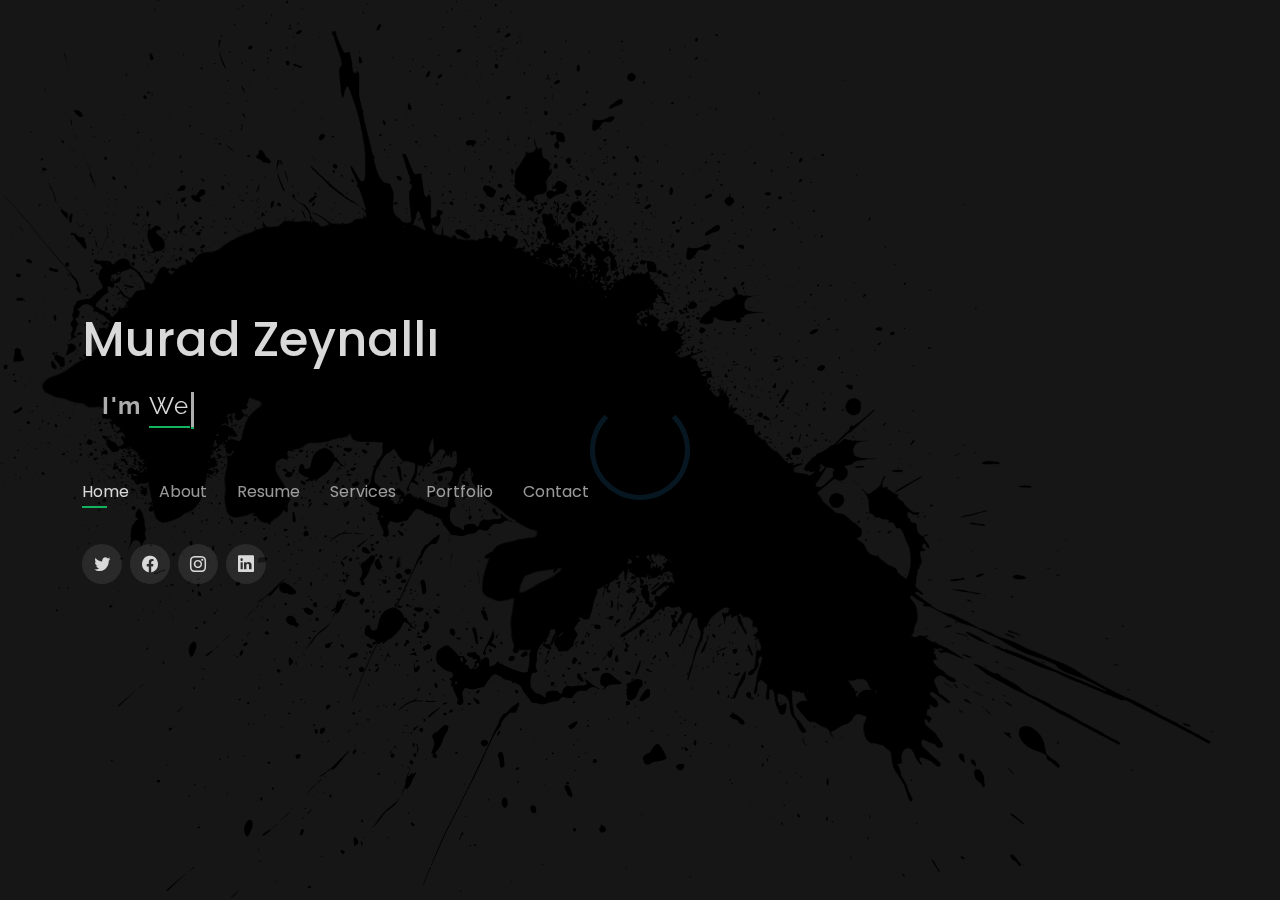
==== index.html @ 724281e5 "Update Title's Style" ====
<html lang="en">

<head>
  <meta charset="utf-8">
  <meta content="width=device-width, initial-scale=1.0" name="viewport">

  <title>Personal Portfolio</title>
  <meta content="" name="description">
  <meta content="" name="keywords">

  <!-- Favicons -->
  <link href="assets/img/favicon.png" rel="icon">
  <link href="assets/img/apple-touch-icon.png" rel="apple-touch-icon">

  <!-- Google Fonts -->
  <link href="https://fonts.googleapis.com/css?family=Open+Sans:300,300i,400,400i,600,600i,700,700i|Raleway:300,300i,400,400i,500,500i,600,600i,700,700i|Poppins:300,300i,400,400i,500,500i,600,600i,700,700i" rel="stylesheet">

  <!-- Vendor CSS Files -->
  <link href="assets/vendor/bootstrap/css/bootstrap.min.css" rel="stylesheet">
  <link href="assets/vendor/bootstrap-icons/bootstrap-icons.css" rel="stylesheet">
  <link href="assets/vendor/boxicons/css/boxicons.min.css" rel="stylesheet">
  <link href="assets/vendor/glightbox/css/glightbox.min.css" rel="stylesheet">
  <link href="assets/vendor/remixicon/remixicon.css" rel="stylesheet">
  <link href="assets/vendor/swiper/swiper-bundle.min.css" rel="stylesheet">

  <link href="assets/css/style.css" rel="stylesheet">
</head>
<body>
  <div class="loader-container">
    <div class="loader">
    </div>
  </div>

  <header id="header">
    <div class="container type-container">

      <h1 id="ad" style="width: 100%;"><a href="index.html" style="font-weight: 500; width: 100%;">Murad Zeynallı</a></h1>
        <div class="container">
    <h2>I'm <span class="typed-text"></span><span class="cursor">&nbsp;</span></h2>
  </div>
      <nav id="navbar" class="navbar">
        <ul>
          <li><a class="nav-link active" href="#header">Home</a></li>
          <li><a class="nav-link" href="#about">About</a></li>
          <li><a class="nav-link" href="#resume">Resume</a></li>
          <li><a class="nav-link" href="#services">Services</a></li>
          <li><a class="nav-link" href="#">Portfolio</a></li>
          <li><a class="nav-link" href="#contact">Contact</a></li>
        </ul>
        <i class="bi bi-list mobile-nav-toggle"></i>
      </nav><!-- .navbar -->

      <div class="social-links">
        <a href="https://twitter.com/lhumannl" class="twitter"><i class="bi bi-twitter"></i></a>
        <a href="https://www.facebook.com/prosta.murad2/" class="facebook"><i class="bi bi-facebook"></i></a>
        <a href="https://www.instagram.com/muradz_ov/" class="instagram"><i class="bi bi-instagram"></i></a>
        <a href="https://www.linkedin.com/in/murad-zeynall%C4%B1-072b401bb" class="linkedin"><i class="bi bi-linkedin"></i></a>
      </div>

    </div>
  </header>
  <!-- Messenger Sohbet Eklentisi Code -->
  <div id="fb-root"></div>

  <!-- Your Sohbet Eklentisi code -->
  <div id="fb-customer-chat" class="fb-customerchat">
  </div>
  <section id="about" class="about">

    <div class="about-me container">

      <div class="section-title">
        <h2>About</h2>
        <p>Learn more about me</p>
      </div>

      <div class="row">
        <div class="col-lg-4" data-aos="fade-right">
          <img src="assets/img/me.jpg" class="img-fluid" alt="">
        </div>
        <div class="col-lg-8 pt-4 pt-lg-0 content" data-aos="fade-left">
          <h3 style="color: black !important;">UI/UX &amp; Graphic Designer</h3>
          <p class="fst-italic">
            Hi My Name's Murad. I live in Baku since childhood.I'm working this sector only 1 years. Although my experiences not too much in this sector , I am not afraid to learn.
          </p>
          <div class="row">
            <div class="col-lg-6">
              <ul>
                <li><i class="bi bi-chevron-right"></i> <strong>Birthday:</strong> <span>22 December 2000</span></li>
                <li><i class="bi bi-chevron-right"></i> <strong>Website:</strong> <span>linuxalien.github.io</span></li>
                <li><i class="bi bi-chevron-right"></i> <strong>Phone:</strong> <span>+994 (55) 675 43 03</span></li>
                <li><i class="bi bi-chevron-right"></i> <strong>City:</strong> <span>Baku, Azerbaijan</span></li>
              </ul>
            </div>
            <div class="col-lg-6">
              <ul>
                <li><i class="bi bi-chevron-right"></i> <strong>Age:</strong> <span>20</span></li>
                <li><i class="bi bi-chevron-right"></i> <strong>Degree:</strong> <span>Master</span></li>
                <li><i class="bi bi-chevron-right"></i> <strong>PhEmailone:</strong> <span>murik8908@gmail.com</span></li>
                <li><i class="bi bi-chevron-right"></i> <strong>Freelance:</strong> <span>Available</span></li>
              </ul>
            </div>
          </div>
          <p>
            Lorem ipsum dolor sit amet consectetur adipisicing elit. Corporis veritatis dolor odio qui natus unde optio iste quos sequi hic quis tenetur officia praesentium sapiente non nulla, dolorem accusantium. Ex!
          </p>
        </div>
      </div>

    </div><!-- End About Me -->

    <!-- ======= Counts ======= -->
    <div class="counts container">

      <div class="row">

        <div class="col-lg-3 col-md-6">
          <div class="count-box">
            <i class="bi bi-emoji-smile"></i>
            <span data-purecounter-start="0" data-purecounter-end="232" data-purecounter-duration="1" class="purecounter"></span>
            <p>Happy Clients</p>
          </div>
        </div>

        <div class="col-lg-3 col-md-6 mt-5 mt-md-0">
          <div class="count-box">
            <i class="bi bi-journal-richtext"></i>
            <span data-purecounter-start="0" data-purecounter-end="521" data-purecounter-duration="1" class="purecounter"></span>
            <p>Projects</p>
          </div>
        </div>

        <div class="col-lg-3 col-md-6 mt-5 mt-lg-0">
          <div class="count-box">
            <i class="bi bi-headset"></i>
            <span data-purecounter-start="0" data-purecounter-end="1463" data-purecounter-duration="1" class="purecounter"></span>
            <p>Hours Of Support</p>
          </div>
        </div>

        <div class="col-lg-3 col-md-6 mt-5 mt-lg-0">
          <div class="count-box">
            <i class="bi bi-award"></i>
            <span data-purecounter-start="0" data-purecounter-end="24" data-purecounter-duration="1" class="purecounter"></span>
            <p>Awards</p>
          </div>
        </div>

      </div>

    </div><!-- End Counts -->

    <!-- ======= Skills  ======= -->
    <div class="skills container">

      <div class="section-title">
        <h2>Skills</h2>
      </div>

      <div class="row skills-content">

        <div class="col-lg-6">

          <div class="progress">
            <span class="skill">HTML <i class="val">100%</i></span>
            <div class="progress-bar-wrap">
              <div class="progress-bar" role="progressbar" aria-valuenow="100" aria-valuemin="0" aria-valuemax="100"></div>
            </div>
          </div>

          <div class="progress">
            <span class="skill">CSS <i class="val">90%</i></span>
            <div class="progress-bar-wrap">
              <div class="progress-bar" role="progressbar" aria-valuenow="90" aria-valuemin="0" aria-valuemax="100"></div>
            </div>
          </div>

          <div class="progress">
            <span class="skill">JavaScript <i class="val">75%</i></span>
            <div class="progress-bar-wrap">
              <div class="progress-bar" role="progressbar" aria-valuenow="75" aria-valuemin="0" aria-valuemax="100"></div>
            </div>
          </div>

        </div>

        <div class="col-lg-6">

          <div class="progress">
            <span class="skill">C# <i class="val">80%</i></span>
            <div class="progress-bar-wrap">
              <div class="progress-bar" role="progressbar" aria-valuenow="80" aria-valuemin="0" aria-valuemax="100"></div>
            </div>
          </div>

          <div class="progress">
            <span class="skill">Asp.Net,Mvc <i class="val">90%</i></span>
            <div class="progress-bar-wrap">
              <div class="progress-bar" role="progressbar" aria-valuenow="90" aria-valuemin="0" aria-valuemax="100"></div>
            </div>
          </div>

          <div class="progress">
            <span class="skill">Mssql <i class="val">85%</i></span>
            <div class="progress-bar-wrap">
              <div class="progress-bar" role="progressbar" aria-valuenow="85" aria-valuemin="0" aria-valuemax="100"></div>
            </div>
          </div>

        </div>

      </div>

    </div><!-- End Skills -->

    <!-- ======= Interests ======= -->
    <div class="interests container">

      <div class="section-title">
        <h2>Interests</h2>
      </div>

      <div class="row">
        <div class="col-lg-3 col-md-4">
          <div class="icon-box">
            <i class="ri-store-line" style="color: #ffbb2c;"></i>
            <h3>Lorem Ipsum</h3>
          </div>
        </div>
        <div class="col-lg-3 col-md-4 mt-4 mt-md-0">
          <div class="icon-box">
            <i class="ri-bar-chart-box-line" style="color: #5578ff;"></i>
            <h3>Dolor Sitema</h3>
          </div>
        </div>
        <div class="col-lg-3 col-md-4 mt-4 mt-md-0">
          <div class="icon-box">
            <i class="ri-calendar-todo-line" style="color: #e80368;"></i>
            <h3>Sed perspiciatis</h3>
          </div>
        </div>
        <div class="col-lg-3 col-md-4 mt-4 mt-lg-0">
          <div class="icon-box">
            <i class="ri-paint-brush-line" style="color: #e361ff;"></i>
            <h3>Magni Dolores</h3>
          </div>
        </div>
        <div class="col-lg-3 col-md-4 mt-4">
          <div class="icon-box">
            <i class="ri-database-2-line" style="color: #47aeff;"></i>
            <h3>Nemo Enim</h3>
          </div>
        </div>
        <div class="col-lg-3 col-md-4 mt-4">
          <div class="icon-box">
            <i class="ri-gradienter-line" style="color: #ffa76e;"></i>
            <h3>Eiusmod Tempor</h3>
          </div>
        </div>
        <div class="col-lg-3 col-md-4 mt-4">
          <div class="icon-box">
            <i class="ri-file-list-3-line" style="color: #11dbcf;"></i>
            <h3>Midela Teren</h3>
          </div>
        </div>
        <div class="col-lg-3 col-md-4 mt-4">
          <div class="icon-box">
            <i class="ri-price-tag-2-line" style="color: #4233ff;"></i>
            <h3>Pira Neve</h3>
          </div>
        </div>
        <div class="col-lg-3 col-md-4 mt-4">
          <div class="icon-box">
            <i class="ri-anchor-line" style="color: #b2904f;"></i>
            <h3>Dirada Pack</h3>
          </div>
        </div>
        <div class="col-lg-3 col-md-4 mt-4">
          <div class="icon-box">
            <i class="ri-disc-line" style="color: #b20969;"></i>
            <h3>Moton Ideal</h3>
          </div>
        </div>
        <div class="col-lg-3 col-md-4 mt-4">
          <div class="icon-box">
            <i class="ri-base-station-line" style="color: #ff5828;"></i>
            <h3>Verdo Park</h3>
          </div>
        </div>
        <div class="col-lg-3 col-md-4 mt-4">
          <div class="icon-box">
            <i class="ri-fingerprint-line" style="color: #29cc61;"></i>
            <h3>Flavor Nivelanda</h3>
          </div>
        </div>
      </div>

    </div><!-- End Interests -->

    <!-- ======= Testimonials ======= -->
    <div class="testimonials container">

      <div class="section-title">
        <h2>Testimonials</h2>
      </div>

      <div class="testimonials-slider swiper-container" data-aos="fade-up" data-aos-delay="100">
        <div class="swiper-wrapper">

          <div class="swiper-slide">
            <div class="testimonial-item">
              <p>
                <i class="bx bxs-quote-alt-left quote-icon-left"></i>
                Proin iaculis purus consequat sem cure digni ssim donec porttitora entum suscipit rhoncus. Accusantium quam, ultricies eget id, aliquam eget nibh et. Maecen aliquam, risus at semper.
                <i class="bx bxs-quote-alt-right quote-icon-right"></i>
              </p>
              <img src="assets/img/testimonials/testimonials-1.jpg" class="testimonial-img" alt="">
              <h3>Saul Goodman</h3>
              <h4>Ceo &amp; Founder</h4>
            </div>
          </div><!-- End testimonial item -->

          <div class="swiper-slide">
            <div class="testimonial-item">
              <p>
                <i class="bx bxs-quote-alt-left quote-icon-left"></i>
                Export tempor illum tamen malis malis eram quae irure esse labore quem cillum quid cillum eram malis quorum velit fore eram velit sunt aliqua noster fugiat irure amet legam anim culpa.
                <i class="bx bxs-quote-alt-right quote-icon-right"></i>
              </p>
              <img src="assets/img/testimonials/testimonials-2.jpg" class="testimonial-img" alt="">
              <h3>Sara Wilsson</h3>
              <h4>Designer</h4>
            </div>
          </div><!-- End testimonial item -->

          <div class="swiper-slide">
            <div class="testimonial-item">
              <p>
                <i class="bx bxs-quote-alt-left quote-icon-left"></i>
                Enim nisi quem export duis labore cillum quae magna enim sint quorum nulla quem veniam duis minim tempor labore quem eram duis noster aute amet eram fore quis sint minim.
                <i class="bx bxs-quote-alt-right quote-icon-right"></i>
              </p>
              <img src="assets/img/testimonials/testimonials-3.jpg" class="testimonial-img" alt="">
              <h3>Jena Karlis</h3>
              <h4>Store Owner</h4>
            </div>
          </div><!-- End testimonial item -->

          <div class="swiper-slide">
            <div class="testimonial-item">
              <p>
                <i class="bx bxs-quote-alt-left quote-icon-left"></i>
                Fugiat enim eram quae cillum dolore dolor amet nulla culpa multos export minim fugiat minim velit minim dolor enim duis veniam ipsum anim magna sunt elit fore quem dolore labore illum veniam.
                <i class="bx bxs-quote-alt-right quote-icon-right"></i>
              </p>
              <img src="assets/img/testimonials/testimonials-4.jpg" class="testimonial-img" alt="">
              <h3>Matt Brandon</h3>
              <h4>Freelancer</h4>
            </div>
          </div><!-- End testimonial item -->

          <div class="swiper-slide">
            <div class="testimonial-item">
              <p>
                <i class="bx bxs-quote-alt-left quote-icon-left"></i>
                Quis quorum aliqua sint quem legam fore sunt eram irure aliqua veniam tempor noster veniam enim culpa labore duis sunt culpa nulla illum cillum fugiat legam esse veniam culpa fore nisi cillum quid.
                <i class="bx bxs-quote-alt-right quote-icon-right"></i>
              </p>
              <img src="assets/img/testimonials/testimonials-5.jpg" class="testimonial-img" alt="">
              <h3>John Larson</h3>
              <h4>Entrepreneur</h4>
            </div>
          </div><!-- End testimonial item -->

        </div>
        <div class="swiper-pagination"></div>
      </div>

      <div class="owl-carousel testimonials-carousel">

      </div>

    </div><!-- End Testimonials  -->

  </section><!-- End About Section -->

  <!-- ======= Resume Section ======= -->
  <section id="resume" class="resume">
    <div class="container">

      <div class="section-title">
        <h2>Resume</h2>
        <p>Check My Resume</p>
        <div class="d-block d-sm-flex align-items-center text-light d-flex resume-item">
          <a class="btn content-download button-main button-scheme" href="https://download1472.mediafire.com/nddcr0kz02bg/y02m1iqhxt2ga2q/Murad+Zeynalli.pdf" role="button" style="color:white !important; font-size: 30px;">Download CV</a>
      </div>
      <div class="row">
        <div class="col-lg-6">
          <h3 class="resume-title">Sumary</h3>
          <div class="resume-item pb-0">
            <h4>Alice Barkley</h4>
            <p><em>Innovative and deadline-driven Graphic Designer with 3+ years of experience designing and developing user-centered digital/print marketing material from initial concept to final, polished deliverable.</em></p>
            <p>
            <ul>
              <li>Portland par 127,Orlando, FL</li>
              <li>(123) 456-7891</li>
              <li>alice.barkley@example.com</li>
            </ul>
            </p>
          </div>

          <h3 class="resume-title">Education</h3>
          <div class="resume-item">
            <h4>Master of Fine Arts &amp; Graphic Design</h4>
            <h5>2015 - 2016</h5>
            <p><em>Rochester Institute of Technology, Rochester, NY</em></p>
            <p>Qui deserunt veniam. Et sed aliquam labore tempore sed quisquam iusto autem sit. Ea vero voluptatum qui ut dignissimos deleniti nerada porti sand markend</p>
          </div>
          <div class="resume-item">
            <h4>Bachelor of Fine Arts &amp; Graphic Design</h4>
            <h5>2010 - 2014</h5>
            <p><em>Rochester Institute of Technology, Rochester, NY</em></p>
            <p>Quia nobis sequi est occaecati aut. Repudiandae et iusto quae reiciendis et quis Eius vel ratione eius unde vitae rerum voluptates asperiores voluptatem Earum molestiae consequatur neque etlon sader mart dila</p>
          </div>
        </div>
        <div class="col-lg-6">
          <h3 class="resume-title">Professional Experience</h3>
          <div class="resume-item">
            <h4>Senior graphic design specialist</h4>
            <h5>2019 - Present</h5>
            <p><em>Experion, New York, NY </em></p>
            <p>
            <ul>
              <li>Lead in the design, development, and implementation of the graphic, layout, and production communication materials</li>
              <li>Delegate tasks to the 7 members of the design team and provide counsel on all aspects of the project. </li>
              <li>Supervise the assessment of all graphic materials in order to ensure quality and accuracy of the design</li>
              <li>Oversee the efficient use of production project budgets ranging from $2,000 - $25,000</li>
            </ul>
            </p>
          </div>
          <div class="resume-item">
            <h4>Graphic design specialist</h4>
            <h5>2017 - 2018</h5>
            <p><em>Stepping Stone Advertising, New York, NY</em></p>
            <p>
            <ul>
              <li>Developed numerous marketing programs (logos, brochures,infographics, presentations, and advertisements).</li>
              <li>Managed up to 5 projects or tasks at a given time while under pressure</li>
              <li>Recommended and consulted with clients on the most appropriate graphic design</li>
              <li>Created 4+ design presentations and proposals a month for clients and account managers</li>
            </ul>
            </p>
          </div>
        </div>
      </div>

    </div>
  </section><!-- End Resume Section -->

  <!-- ======= Services Section ======= -->
  <section id="services" class="services">
    <div class="container">

      <div class="section-title">
        <h2>Services</h2>
        <p>My Services</p>
      </div>

      <div class="row">
        <div class="col-lg-4 col-md-6 d-flex align-items-stretch">
          <div class="icon-box">
            <div class="icon"><i class="bx bxl-dribbble"></i></div>
            <h4><a href="">Lorem Ipsum</a></h4>
            <p>Voluptatum deleniti atque corrupti quos dolores et quas molestias excepturi</p>
          </div>
        </div>

        <div class="col-lg-4 col-md-6 d-flex align-items-stretch mt-4 mt-md-0">
          <div class="icon-box">
            <div class="icon"><i class="bx bx-file"></i></div>
            <h4><a href="">Sed ut perspiciatis</a></h4>
            <p>Duis aute irure dolor in reprehenderit in voluptate velit esse cillum dolore</p>
          </div>
        </div>

        <div class="col-lg-4 col-md-6 d-flex align-items-stretch mt-4 mt-lg-0">
          <div class="icon-box">
            <div class="icon"><i class="bx bx-tachometer"></i></div>
            <h4><a href="">Magni Dolores</a></h4>
            <p>Excepteur sint occaecat cupidatat non proident, sunt in culpa qui officia</p>
          </div>
        </div>

        <div class="col-lg-4 col-md-6 d-flex align-items-stretch mt-4">
          <div class="icon-box">
            <div class="icon"><i class="bx bx-world"></i></div>
            <h4><a href="">Nemo Enim</a></h4>
            <p>At vero eos et accusamus et iusto odio dignissimos ducimus qui blanditiis</p>
          </div>
        </div>

        <div class="col-lg-4 col-md-6 d-flex align-items-stretch mt-4">
          <div class="icon-box">
            <div class="icon"><i class="bx bx-slideshow"></i></div>
            <h4><a href="">Dele cardo</a></h4>
            <p>Quis consequatur saepe eligendi voluptatem consequatur dolor consequuntur</p>
          </div>
        </div>

        <div class="col-lg-4 col-md-6 d-flex align-items-stretch mt-4">
          <div class="icon-box">
            <div class="icon"><i class="bx bx-arch"></i></div>
            <h4><a href="">Divera don</a></h4>
            <p>Modi nostrum vel laborum. Porro fugit error sit minus sapiente sit aspernatur</p>
          </div>
        </div>

      </div>

    </div>
  </section><!-- End Services Section -->

  <!-- ======= Portfolio Section ======= -->
  <section id="portfolio" class="portfolio">
    <div class="container">

      <div class="section-title">
        <h2>Portfolio</h2>
        <p>My Works</p>
      </div>

      <div class="row">
        <div class="col-lg-12 d-flex justify-content-center">
          <ul id="portfolio-flters">
            <li data-filter="*" class="filter-active">All</li>
            <li data-filter=".filter-app">App</li>
            <li data-filter=".filter-card">Card</li>
            <li data-filter=".filter-web">Web</li>
          </ul>
        </div>
      </div>

      <div class="row portfolio-container">

        <div class="col-lg-4 col-md-6 portfolio-item filter-app">
          <div class="portfolio-wrap">
            <img src="assets/img/portfolio/portfolio-1.jpg" class="img-fluid" alt="">
            <div class="portfolio-info">
              <h4>App 1</h4>
              <p>App</p>
              <div class="portfolio-links">
                <a href="assets/img/portfolio/portfolio-1.jpg" data-gallery="portfolioGallery" class="portfolio-lightbox" title="App 1"><i class="bx bx-plus"></i></a>
                <a href="portfolio-details.html" data-gallery="portfolioDetailsGallery" data-glightbox="type: external" class="portfolio-details-lightbox" title="Portfolio Details"><i class="bx bx-link"></i></a>
              </div>
            </div>
          </div>
        </div>

        <div class="col-lg-4 col-md-6 portfolio-item filter-web">
          <div class="portfolio-wrap">
            <img src="assets/img/portfolio/portfolio-2.jpg" class="img-fluid" alt="">
            <div class="portfolio-info">
              <h4>Web 3</h4>
              <p>Web</p>
              <div class="portfolio-links">
                <a href="assets/img/portfolio/portfolio-2.jpg" data-gallery="portfolioGallery" class="portfolio-lightbox" title="Web 3"><i class="bx bx-plus"></i></a>
                <a href="portfolio-details.html" data-gallery="portfolioDetailsGallery" data-glightbox="type: external" class="portfolio-details-lightbox" title="Portfolio Details"><i class="bx bx-link"></i></a>
              </div>
            </div>
          </div>
        </div>

        <div class="col-lg-4 col-md-6 portfolio-item filter-app">
          <div class="portfolio-wrap">
            <img src="assets/img/portfolio/portfolio-3.jpg" class="img-fluid" alt="">
            <div class="portfolio-info">
              <h4>App 2</h4>
              <p>App</p>
              <div class="portfolio-links">
                <a href="assets/img/portfolio/portfolio-3.jpg" data-gallery="portfolioGallery" class="portfolio-lightbox" title="App 2"><i class="bx bx-plus"></i></a>
                <a href="portfolio-details.html" data-gallery="portfolioDetailsGallery" data-glightbox="type: external" class="portfolio-details-lightbox" title="Portfolio Details"><i class="bx bx-link"></i></a>
              </div>
            </div>
          </div>
        </div>

        <div class="col-lg-4 col-md-6 portfolio-item filter-card">
          <div class="portfolio-wrap">
            <img src="assets/img/portfolio/portfolio-4.jpg" class="img-fluid" alt="">
            <div class="portfolio-info">
              <h4>Card 2</h4>
              <p>Card</p>
              <div class="portfolio-links">
                <a href="assets/img/portfolio/portfolio-4.jpg" data-gallery="portfolioGallery" class="portfolio-lightbox" title="Card 2"><i class="bx bx-plus"></i></a>
                <a href="portfolio-details.html" data-gallery="portfolioDetailsGallery" data-glightbox="type: external" class="portfolio-details-lightbox" title="Portfolio Details"><i class="bx bx-link"></i></a>
              </div>
            </div>
          </div>
        </div>

        <div class="col-lg-4 col-md-6 portfolio-item filter-web">
          <div class="portfolio-wrap">
            <img src="assets/img/portfolio/portfolio-5.jpg" class="img-fluid" alt="">
            <div class="portfolio-info">
              <h4>Web 2</h4>
              <p>Web</p>
              <div class="portfolio-links">
                <a href="assets/img/portfolio/portfolio-5.jpg" data-gallery="portfolioGallery" class="portfolio-lightbox" title="Web 2"><i class="bx bx-plus"></i></a>
                <a href="portfolio-details.html" data-gallery="portfolioDetailsGallery" data-glightbox="type: external" class="portfolio-details-lightbox" title="Portfolio Details"><i class="bx bx-link"></i></a>
              </div>
            </div>
          </div>
        </div>

        <div class="col-lg-4 col-md-6 portfolio-item filter-app">
          <div class="portfolio-wrap">
            <img src="assets/img/portfolio/portfolio-6.jpg" class="img-fluid" alt="">
            <div class="portfolio-info">
              <h4>App 3</h4>
              <p>App</p>
              <div class="portfolio-links">
                <a href="assets/img/portfolio/portfolio-6.jpg" data-gallery="portfolioGallery" class="portfolio-lightbox" title="App 3"><i class="bx bx-plus"></i></a>
                <a href="portfolio-details.html" data-gallery="portfolioDetailsGallery" data-glightbox="type: external" class="portfolio-details-lightbox" title="Portfolio Details"><i class="bx bx-link"></i></a>
              </div>
            </div>
          </div>
        </div>

        <div class="col-lg-4 col-md-6 portfolio-item filter-card">
          <div class="portfolio-wrap">
            <img src="assets/img/portfolio/portfolio-7.jpg" class="img-fluid" alt="">
            <div class="portfolio-info">
              <h4>Card 1</h4>
              <p>Card</p>
              <div class="portfolio-links">
                <a href="assets/img/portfolio/portfolio-7.jpg" data-gallery="portfolioGallery" class="portfolio-lightbox" title="Card 1"><i class="bx bx-plus"></i></a>
                <a href="portfolio-details.html" data-gallery="portfolioDetailsGallery" data-glightbox="type: external" class="portfolio-details-lightbox" title="Portfolio Details"><i class="bx bx-link"></i></a>
              </div>
            </div>
          </div>
        </div>

        <div class="col-lg-4 col-md-6 portfolio-item filter-card">
          <div class="portfolio-wrap">
            <img src="assets/img/portfolio/portfolio-8.jpg" class="img-fluid" alt="">
            <div class="portfolio-info">
              <h4>Card 3</h4>
              <p>Card</p>
              <div class="portfolio-links">
                <a href="assets/img/portfolio/portfolio-8.jpg" data-gallery="portfolioGallery" class="portfolio-lightbox" title="Card 3"><i class="bx bx-plus"></i></a>
                <a href="portfolio-details.html" data-gallery="portfolioDetailsGallery" data-glightbox="type: external" class="portfolio-details-lightbox" title="Portfolio Details"><i class="bx bx-link"></i></a>
              </div>
            </div>
          </div>
        </div>

        <div class="col-lg-4 col-md-6 portfolio-item filter-web">
          <div class="portfolio-wrap">
            <img src="assets/img/portfolio/portfolio-9.jpg" class="img-fluid" alt="">
            <div class="portfolio-info">
              <h4>Web 3</h4>
              <p>Web</p>
              <div class="portfolio-links">
                <a href="assets/img/portfolio/portfolio-9.jpg" data-gallery="portfolioGallery" class="portfolio-lightbox" title="Web 3"><i class="bx bx-plus"></i></a>
                <a href="portfolio-details.html" data-gallery="portfolioDetailsGallery" data-glightbox="type: external" class="portfolio-details-lightbox" title="Portfolio Details"><i class="bx bx-link"></i></a>
              </div>
            </div>
          </div>
        </div>

      </div>

    </div>
  </section><!-- End Portfolio Section -->

  <!-- ======= Contact Section ======= -->
  <section id="contact" class="contact">
    <div class="container">

      <div class="section-title">
        <h2>Contact</h2>
        <p>Contact Me</p>
      </div>

      <div class="row mt-2">

        <div class="col-md-6 d-flex align-items-stretch">
          <div class="info-box">
            <i class="bx bx-map"></i>
            <h3>My Address</h3>
            <p>Baku , Binagadi</p>
          </div>
        </div>

        <div class="col-md-6 mt-4 mt-md-0 d-flex align-items-stretch">
          <div class="info-box">
            <i class="bx bx-share-alt"></i>
            <h3>Social Profiles</h3>
            <div class="social-links">
              <a href="#" class="twitter"><i class="bi bi-twitter"></i></a>
              <a href="#" class="facebook"><i class="bi bi-facebook"></i></a>
              <a href="#" class="instagram"><i class="bi bi-instagram"></i></a>
              <a href="#" class="google-plus"><i class="bi bi-skype"></i></a>
              <a href="#" class="linkedin"><i class="bi bi-linkedin"></i></a>
            </div>
          </div>
        </div>

        <div class="col-md-6 mt-4 d-flex align-items-stretch">
          <div class="info-box">
            <i class="bx bx-envelope"></i>
            <h3>Email Me</h3>
            <p>murik8908@mail.com</p>
          </div>
        </div>
        <div class="col-md-6 mt-4 d-flex align-items-stretch">
          <div class="info-box">
            <i class="bx bx-phone-call"></i>
            <h3>Call Me</h3>
            <p>+994 (55) 675 43 03</p>
          </div>
        </div>
      </div>

      <form action="forms/contact.php" method="post" role="form" class="php-email-form mt-4">
        <div class="row">
          <div class="col-md-6 form-group">
            <input type="text" name="name" class="form-control" id="name" placeholder="Your Name" required>
          </div>
          <div class="col-md-6 form-group mt-3 mt-md-0">
            <input type="email" class="form-control" name="email" id="email" placeholder="Your Email" required>
          </div>
        </div>
        <div class="form-group mt-3">
          <input type="text" class="form-control" name="subject" id="subject" placeholder="Subject" required>
        </div>
        <div class="form-group mt-3">
          <textarea class="form-control" name="message" rows="5" placeholder="Message" required></textarea>
        </div>
        <div class="my-3">
          <div class="loading">Loading</div>
          <div class="error-message"></div>
          <div class="sent-message">Your message has been sent. Thank you!</div>
        </div>
        <div class="text-center"><button type="submit">Send Message</button></div>
      </form>

    </div>
  </section><!-- End Contact Section -->



  <!-- Vendor JS Files -->
  <script src="assets/vendor/bootstrap/js/bootstrap.bundle.min.js"></script>
  <script src="assets/vendor/glightbox/js/glightbox.min.js"></script>
  <script src="assets/vendor/isotope-layout/isotope.pkgd.min.js"></script>
  <script src="assets/vendor/php-email-form/validate.js"></script>
  <script src="assets/vendor/purecounter/purecounter.js"></script>
  <script src="assets/vendor/swiper/swiper-bundle.min.js"></script>
  <script src="assets/vendor/waypoints/noframework.waypoints.js"></script>
  <!-- Template Main JS File -->
  <script src="assets/js/jquery.js"></script>
  <script src="assets/js/custom.js"></script>
  <script src="assets/js/main.js"></script>

</body>

</html>
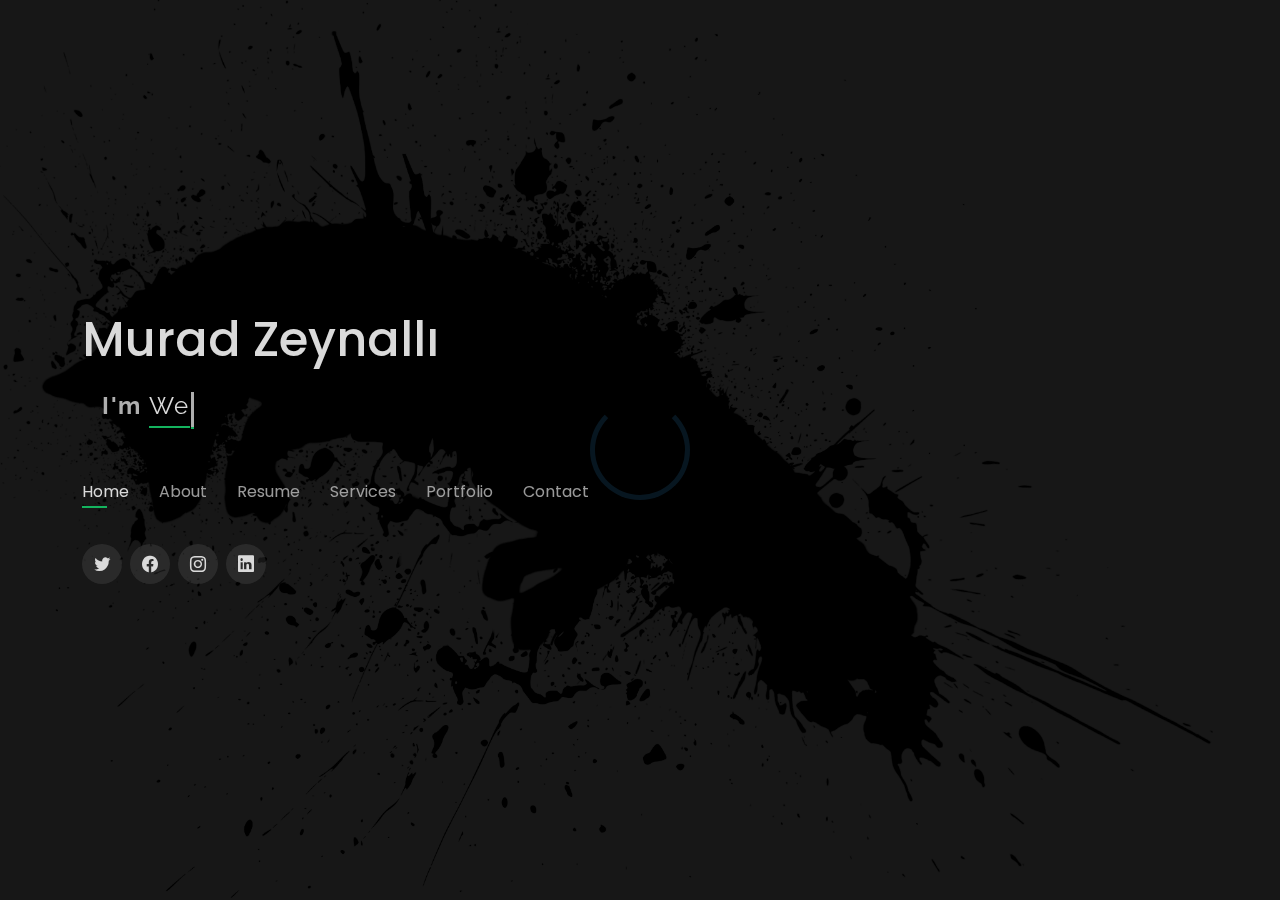
==== commit 5285ee66: "Misc Changes" ====
--- a/index.html
+++ b/index.html
@@ -76,7 +76,7 @@
 
       <div class="row">
         <div class="col-lg-4" data-aos="fade-right">
-          <img src="assets/img/me.jpg" class="img-fluid" alt="">
+          <img src="assets/img/user.jpg" class="img-fluid" alt="">
         </div>
         <div class="col-lg-8 pt-4 pt-lg-0 content" data-aos="fade-left">
           <h3 style="color: black !important;">UI/UX &amp; Graphic Designer</h3>
--- a/assets/css/style.css
+++ b/assets/css/style.css
@@ -102,6 +102,7 @@
 @media (max-width: 992px) {
   #header h1 {
     font-size: 36px;
+    text-align: center;
   }
   #header h2 {
     font-size: 20px;
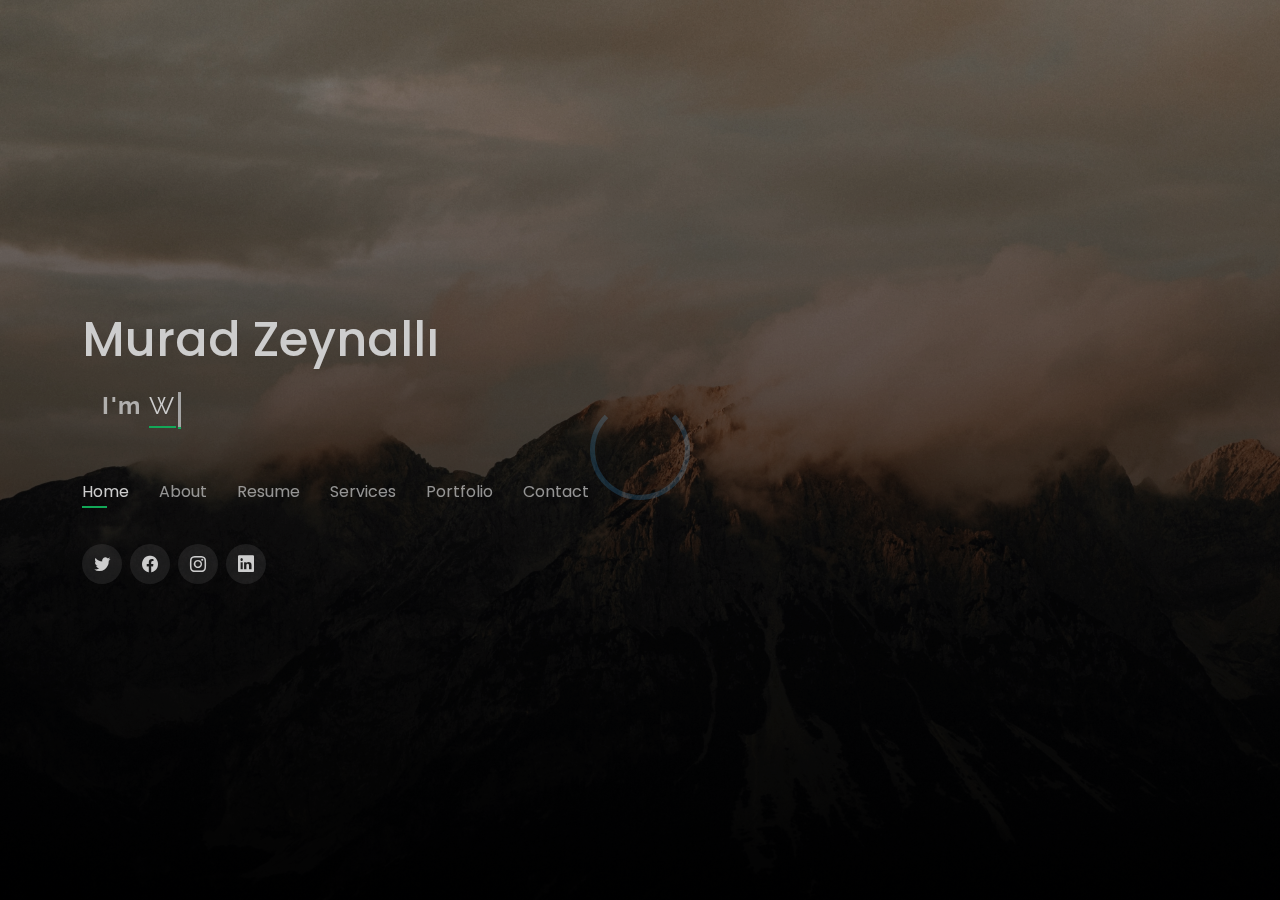
==== commit ae369db3: "Update About Sections" ====
--- a/index.html
+++ b/index.html
@@ -79,7 +79,7 @@
           <img src="assets/img/user.jpg" class="img-fluid" alt="">
         </div>
         <div class="col-lg-8 pt-4 pt-lg-0 content" data-aos="fade-left">
-          <h3 style="color: black !important;">UI/UX &amp; Graphic Designer</h3>
+          <h3 style="color: white !important;">Full Stack Web Developer</h3>
           <p class="fst-italic">
             Hi My Name's Murad. I live in Baku since childhood.I'm working this sector only 1 years. Although my experiences not too much in this sector , I am not afraid to learn.
           </p>
--- a/assets/css/style.css
+++ b/assets/css/style.css
@@ -9,7 +9,7 @@
 body::before {
   content: "";
   position: fixed;
-  background: #040404 url("../img/bg11.jpg") top right no-repeat;
+  background-image: linear-gradient(rgba(0, 0, 0, .2), rgba(0, 0, 0, .9)), url('../img/bg1.jpg');
   background-size: cover;
   left: 0;
   right: 0;
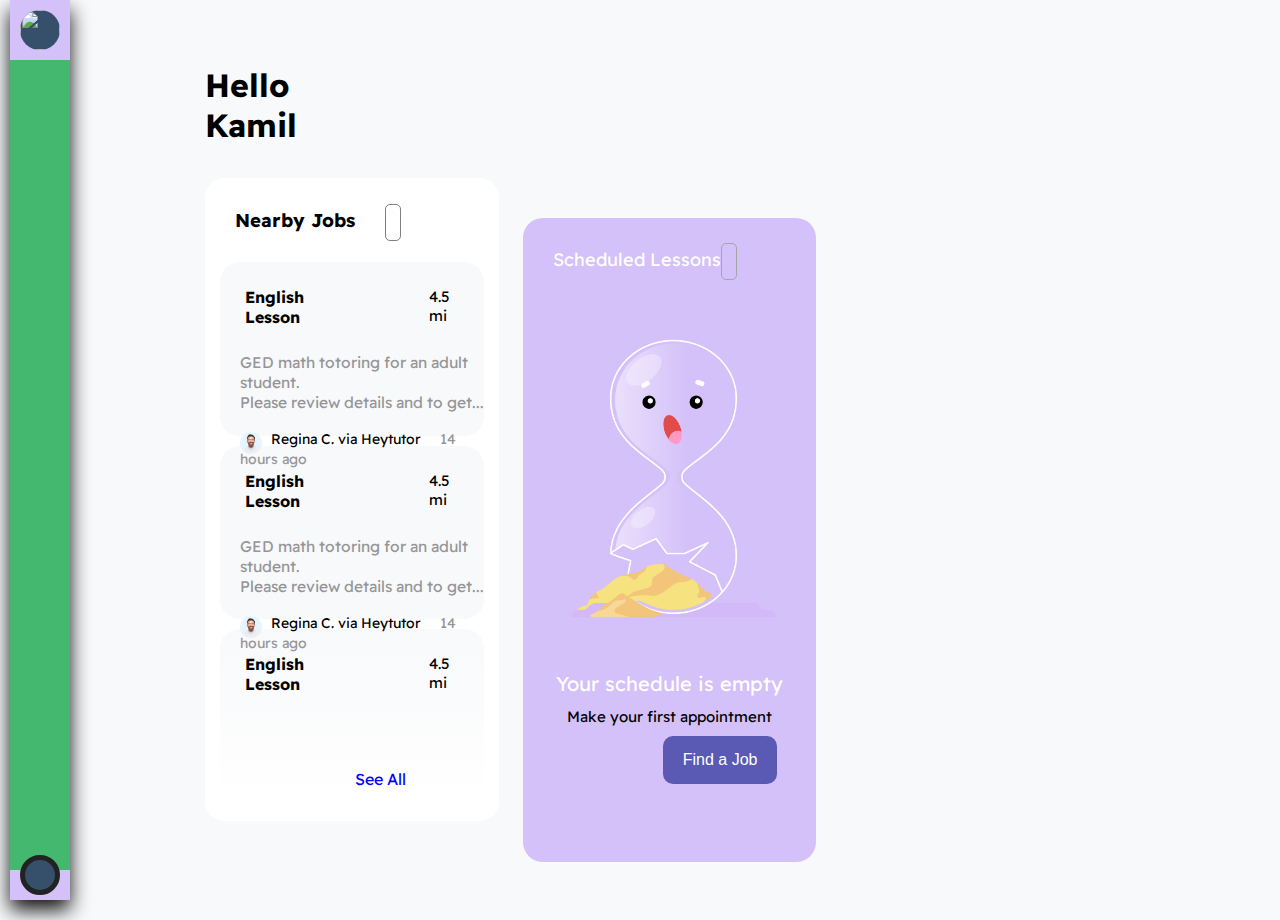
==== commit c0e8cea0: "test" ====
--- a/index.html
+++ b/index.html
@@ -1,768 +1,182 @@
+<!DOCTYPE html>
 <html lang="en">
-
 <head>
-  <meta charset="utf-8">
-  <meta content="width=device-width, initial-scale=1.0" name="viewport">
-
-  <title>Personal Portfolio</title>
-  <meta content="" name="description">
-  <meta content="" name="keywords">
-
-  <!-- Favicons -->
-  <link href="assets/img/favicon.png" rel="icon">
-  <link href="assets/img/apple-touch-icon.png" rel="apple-touch-icon">
-
-  <!-- Google Fonts -->
-  <link href="https://fonts.googleapis.com/css?family=Open+Sans:300,300i,400,400i,600,600i,700,700i|Raleway:300,300i,400,400i,500,500i,600,600i,700,700i|Poppins:300,300i,400,400i,500,500i,600,600i,700,700i" rel="stylesheet">
-
-  <!-- Vendor CSS Files -->
-  <link href="assets/vendor/bootstrap/css/bootstrap.min.css" rel="stylesheet">
-  <link href="assets/vendor/bootstrap-icons/bootstrap-icons.css" rel="stylesheet">
-  <link href="assets/vendor/boxicons/css/boxicons.min.css" rel="stylesheet">
-  <link href="assets/vendor/glightbox/css/glightbox.min.css" rel="stylesheet">
-  <link href="assets/vendor/remixicon/remixicon.css" rel="stylesheet">
-  <link href="assets/vendor/swiper/swiper-bundle.min.css" rel="stylesheet">
-
-  <link href="assets/css/style.css" rel="stylesheet">
+    <meta charset="UTF-8">
+    <meta http-equiv="X-UA-Compatible" content="IE=edge">
+    <meta name="viewport" content="width=device-width, initial-scale=1.0">
+    <title>OHM2.az</title>
+    <link rel="stylesheet" href="css/style.css">
+    <link href="https://fonts.googleapis.com/css2?family=Readex+Pro&display=swap" rel="stylesheet">
+    <link rel="stylesheet" href="https://cdnjs.cloudflare.com/ajax/libs/font-awesome/6.0.0-beta3/css/all.min.css" integrity="sha512-Fo3rlrZj/k7ujTnHg4CGR2D7kSs0v4LLanw2qksYuRlEzO+tcaEPQogQ0KaoGN26/zrn20ImR1DfuLWnOo7aBA==" crossorigin="anonymous" referrerpolicy="no-referrer" />
 </head>
 <body>
-  <div class="loader-container">
-    <div class="loader">
-    </div>
-  </div>
+            <div class="row">
+                <div class="col-sm-2">
+                    <div class="sidebar">
+                      <div class="profile">
+                        <div class="profile-img">
+                          <img src="http://theviralboy.000webhostapp.com/assets/images/logo.png" alt="">
+                        </div>
+                      </div>
+                      <div class="main-menu">
+                        <div class="menu-item">
+                          <a href="">
+                            <i class="menu-icon fa fa-home"></i>
+                            <p class="menu-text">Home</p>
+                          </a>
+                        </div>
+                        <div class="menu-item">
+                          <a href="">
+                            <i class="menu-icon fa fa-search"></i>
+                            <p class="menu-text">Jobs</p>
+                          </a>
+                        </div>
+                        <div class="menu-item">
+                          <a href="">
+                            <i class="menu-icon fa fa-tag"></i>
+                            <p class="menu-text">Messages</p>
+                          </a>
+                        </div>
+                        <div class="menu-item">
+                          <a href="">
+                            <i class="menu-icon fa fa-user"></i>
+                            <p class="menu-text">Profile</p>
+                          </a>
+                        </div>
+                        <div class="menu-item">
+                          <a href="">
+                            <i class="menu-icon fa fa-phone"></i>
+                            <p class="menu-text">Contact Me</p>
+                          </a>
+                        </div>
+                  
+                      </div>
+                      <!-- expand icon -->
+                      <div class="expand-button">
+                        <i class="fa fa-angle-right expand-icon"></i>
+                      </div>
+                    </div>
+                </div>
+                <div class="col-sm-6">
+                  <div class="hello">
+                    <h1>Hello Kamil</h1>
+                  </div>
+                  <div class="left">
+                    <h3>Nearby Jobs</h3>
+                      <i class="fas fa-chevron-right"></i>
+                      <div class="gray">
+                        <div class="text">
+                          <h4>English Lesson</h4>
+                          <div class="rg">
+                            <i class="fas fa-map-marker-alt"></i>
+                            <p>4.5 mi</p>
+                          </div>
+                        </div>
+                        <p class="gef">GED math totoring for an adult student. <br> Please review details and to get...</p>
+                        <div class="alt">
+                          <img src="../images/client_img.png" alt="">
+                          <a href="#">Regina C. via Heytutor</a>
+                          <span>14 hours ago</span>
+                        </div>
+                      </div>
+                      <div class="gray">
+                        <div class="text">
+                          <h4>English Lesson</h4>
+                          <div class="rg">
+                            <i class="fas fa-map-marker-alt"></i>
+                            <p>4.5 mi</p>
+                          </div>
+                        </div>
+                        <p class="gef">GED math totoring for an adult student. <br> Please review details and to get...</p>
+                        <div class="alt">
+                          <img src="../images/client_img.png" alt="">
+                          <a href="#">Regina C. via Heytutor</a>
+                          <span>14 hours ago</span>
+                        </div>
+                      </div>
+                      <div class="gray line">
+                        <div class="text">
+                          <h4>English Lesson</h4>
+                          <div class="rg">
+                            <i class="fas fa-map-marker-alt"></i>
+                            <p>4.5 mi</p>
+                          </div>
+                        </div>
+                      <a class="see" href="#">See All</a>
+                      </div>
+                  </div>
+                  <div class="right">
+                    <div class="up">
+                      <p>Scheduled Lessons</p>
+                      <i class="fas fa-chevron-right"></i>
+                    </div>
+                    <div class="yazi">
+                      <p>Your schedule is empty</p>
+                      <span>Make your first appointment</span>
+                      <button>Find a Job</button>
+                    </div>
+                  </div>
+                </div>
+                <!-- <div class="col-sm-4">
+                  <div class="alert">
+                    <i class="fas fa-bell"></i>
+                    <div class="rght">
+                      <img src="../images/t2.jpg" alt="">
+                      <i class="fas fa-chevron-down"></i>
+                    </div>
+                  </div>
+                  <div class="price">
+                    <span>Monthly earnings</span>
+                    <h1>$ 1.579,20</h1>
+                  </div>
+                  <div class="bill">
+                    <div class="plus">
+                    <a href="#"><i class="fas fa-plus"></i></a> 
+                      <p>Bill your Students</p>
+                    </div>
+                  </div>
+                  <div class="pay">
+                    <h3>Payments</h3>
+                    <i class="fas fa-chevron-right"></i>
+                  </div>
+                  <div class="lessons">
+                    <div class="lesson">
+                      <div class="metn">
+                        <img src="../images/t2.jpg" alt="">
+                        <div class="altmetn">
+                          <h3>Therese Richard</h3>
+                          <span>English</span>
+                        </div>
+                        <span class="dollar">25$</span>
+                      </div>
+                    </div>
+                    <div class="lesson">
+                      <div class="metn">
+                        <img src="../images/t2.jpg" alt="">
+                        <div class="altmetn">
+                          <h3>Therese Richard</h3>
+                          <span>English</span>
+                        </div>
+                        <span class="dollar">25$</span>
+                      </div>
+                    </div>
+                    <div class="lesson">
+                      <div class="metn">
+                        <img src="../images/t2.jpg" alt="">
+                        <div class="altmetn">
+                          <h3>Therese Richard</h3>
+                          <span>English</span>
+                        </div>
+                        <span class="dollar">25$</span>
+                      </div>
+                    </div>
+                    <a class="all" href="#">See All</a>
+                  </div> -->
+                </div>
+            </div>
+      <script src="https://dankmemeryt.000webhostapp.com/wp-content/uploads/particle.js/particles.js"></script>
+      <script src="https://dankmemeryt.000webhostapp.com/wp-content/uploads/particle.js/app.js"></script>
 
-  <header id="header">
-    <div class="container type-container">
-
-      <h1 id="ad" style="width: 100%;"><a href="index.html" style="font-weight: 500; width: 100%;">Murad Zeynallı</a></h1>
-        <div class="container">
-    <h2>I'm <span class="typed-text"></span><span class="cursor">&nbsp;</span></h2>
-  </div>
-      <nav id="navbar" class="navbar">
-        <ul>
-          <li><a class="nav-link active" href="#header">Home</a></li>
-          <li><a class="nav-link" href="#about">About</a></li>
-          <li><a class="nav-link" href="#resume">Resume</a></li>
-          <li><a class="nav-link" href="#services">Services</a></li>
-          <li><a class="nav-link" href="#">Portfolio</a></li>
-          <li><a class="nav-link" href="#contact">Contact</a></li>
-        </ul>
-        <i class="bi bi-list mobile-nav-toggle"></i>
-      </nav><!-- .navbar -->
-
-      <div class="social-links">
-        <a href="https://twitter.com/lhumannl" class="twitter"><i class="bi bi-twitter"></i></a>
-        <a href="https://www.facebook.com/prosta.murad2/" class="facebook"><i class="bi bi-facebook"></i></a>
-        <a href="https://www.instagram.com/muradz_ov/" class="instagram"><i class="bi bi-instagram"></i></a>
-        <a href="https://www.linkedin.com/in/murad-zeynall%C4%B1-072b401bb" class="linkedin"><i class="bi bi-linkedin"></i></a>
-      </div>
-
-    </div>
-  </header>
-  <!-- Messenger Sohbet Eklentisi Code -->
-  <div id="fb-root"></div>
-
-  <!-- Your Sohbet Eklentisi code -->
-  <div id="fb-customer-chat" class="fb-customerchat">
-  </div>
-  <section id="about" class="about">
-
-    <div class="about-me container">
-
-      <div class="section-title">
-        <h2>About</h2>
-        <p>Learn more about me</p>
-      </div>
-
-      <div class="row">
-        <div class="col-lg-4" data-aos="fade-right">
-          <img src="assets/img/user.jpg" class="img-fluid" alt="">
-        </div>
-        <div class="col-lg-8 pt-4 pt-lg-0 content" data-aos="fade-left">
-          <h3 style="color: white !important;">Full Stack Web Developer</h3>
-          <p class="fst-italic">
-            Hi My Name's Murad. I live in Baku since childhood.I'm working this sector only 1 years. Although my experiences not too much in this sector , I am not afraid to learn.
-          </p>
-          <div class="row">
-            <div class="col-lg-6">
-              <ul>
-                <li><i class="bi bi-chevron-right"></i> <strong>Birthday:</strong> <span>22 December 2000</span></li>
-                <li><i class="bi bi-chevron-right"></i> <strong>Website:</strong> <span>linuxalien.github.io</span></li>
-                <li><i class="bi bi-chevron-right"></i> <strong>Phone:</strong> <span>+994 (55) 675 43 03</span></li>
-                <li><i class="bi bi-chevron-right"></i> <strong>City:</strong> <span>Baku, Azerbaijan</span></li>
-              </ul>
-            </div>
-            <div class="col-lg-6">
-              <ul>
-                <li><i class="bi bi-chevron-right"></i> <strong>Age:</strong> <span>20</span></li>
-                <li><i class="bi bi-chevron-right"></i> <strong>Degree:</strong> <span>Master</span></li>
-                <li><i class="bi bi-chevron-right"></i> <strong>PhEmailone:</strong> <span>murik8908@gmail.com</span></li>
-                <li><i class="bi bi-chevron-right"></i> <strong>Freelance:</strong> <span>Available</span></li>
-              </ul>
-            </div>
-          </div>
-          <p>
-            Lorem ipsum dolor sit amet consectetur adipisicing elit. Corporis veritatis dolor odio qui natus unde optio iste quos sequi hic quis tenetur officia praesentium sapiente non nulla, dolorem accusantium. Ex!
-          </p>
-        </div>
-      </div>
-
-    </div><!-- End About Me -->
-
-    <!-- ======= Counts ======= -->
-    <div class="counts container">
-
-      <div class="row">
-
-        <div class="col-lg-3 col-md-6">
-          <div class="count-box">
-            <i class="bi bi-emoji-smile"></i>
-            <span data-purecounter-start="0" data-purecounter-end="232" data-purecounter-duration="1" class="purecounter"></span>
-            <p>Happy Clients</p>
-          </div>
-        </div>
-
-        <div class="col-lg-3 col-md-6 mt-5 mt-md-0">
-          <div class="count-box">
-            <i class="bi bi-journal-richtext"></i>
-            <span data-purecounter-start="0" data-purecounter-end="521" data-purecounter-duration="1" class="purecounter"></span>
-            <p>Projects</p>
-          </div>
-        </div>
-
-        <div class="col-lg-3 col-md-6 mt-5 mt-lg-0">
-          <div class="count-box">
-            <i class="bi bi-headset"></i>
-            <span data-purecounter-start="0" data-purecounter-end="1463" data-purecounter-duration="1" class="purecounter"></span>
-            <p>Hours Of Support</p>
-          </div>
-        </div>
-
-        <div class="col-lg-3 col-md-6 mt-5 mt-lg-0">
-          <div class="count-box">
-            <i class="bi bi-award"></i>
-            <span data-purecounter-start="0" data-purecounter-end="24" data-purecounter-duration="1" class="purecounter"></span>
-            <p>Awards</p>
-          </div>
-        </div>
-
-      </div>
-
-    </div><!-- End Counts -->
-
-    <!-- ======= Skills  ======= -->
-    <div class="skills container">
-
-      <div class="section-title">
-        <h2>Skills</h2>
-      </div>
-
-      <div class="row skills-content">
-
-        <div class="col-lg-6">
-
-          <div class="progress">
-            <span class="skill">HTML <i class="val">100%</i></span>
-            <div class="progress-bar-wrap">
-              <div class="progress-bar" role="progressbar" aria-valuenow="100" aria-valuemin="0" aria-valuemax="100"></div>
-            </div>
-          </div>
-
-          <div class="progress">
-            <span class="skill">CSS <i class="val">90%</i></span>
-            <div class="progress-bar-wrap">
-              <div class="progress-bar" role="progressbar" aria-valuenow="90" aria-valuemin="0" aria-valuemax="100"></div>
-            </div>
-          </div>
-
-          <div class="progress">
-            <span class="skill">JavaScript <i class="val">75%</i></span>
-            <div class="progress-bar-wrap">
-              <div class="progress-bar" role="progressbar" aria-valuenow="75" aria-valuemin="0" aria-valuemax="100"></div>
-            </div>
-          </div>
-
-        </div>
-
-        <div class="col-lg-6">
-
-          <div class="progress">
-            <span class="skill">C# <i class="val">80%</i></span>
-            <div class="progress-bar-wrap">
-              <div class="progress-bar" role="progressbar" aria-valuenow="80" aria-valuemin="0" aria-valuemax="100"></div>
-            </div>
-          </div>
-
-          <div class="progress">
-            <span class="skill">Asp.Net,Mvc <i class="val">90%</i></span>
-            <div class="progress-bar-wrap">
-              <div class="progress-bar" role="progressbar" aria-valuenow="90" aria-valuemin="0" aria-valuemax="100"></div>
-            </div>
-          </div>
-
-          <div class="progress">
-            <span class="skill">Mssql <i class="val">85%</i></span>
-            <div class="progress-bar-wrap">
-              <div class="progress-bar" role="progressbar" aria-valuenow="85" aria-valuemin="0" aria-valuemax="100"></div>
-            </div>
-          </div>
-
-        </div>
-
-      </div>
-
-    </div><!-- End Skills -->
-
-    <!-- ======= Interests ======= -->
-    <div class="interests container">
-
-      <div class="section-title">
-        <h2>Interests</h2>
-      </div>
-
-      <div class="row">
-        <div class="col-lg-3 col-md-4">
-          <div class="icon-box">
-            <i class="ri-store-line" style="color: #ffbb2c;"></i>
-            <h3>Lorem Ipsum</h3>
-          </div>
-        </div>
-        <div class="col-lg-3 col-md-4 mt-4 mt-md-0">
-          <div class="icon-box">
-            <i class="ri-bar-chart-box-line" style="color: #5578ff;"></i>
-            <h3>Dolor Sitema</h3>
-          </div>
-        </div>
-        <div class="col-lg-3 col-md-4 mt-4 mt-md-0">
-          <div class="icon-box">
-            <i class="ri-calendar-todo-line" style="color: #e80368;"></i>
-            <h3>Sed perspiciatis</h3>
-          </div>
-        </div>
-        <div class="col-lg-3 col-md-4 mt-4 mt-lg-0">
-          <div class="icon-box">
-            <i class="ri-paint-brush-line" style="color: #e361ff;"></i>
-            <h3>Magni Dolores</h3>
-          </div>
-        </div>
-        <div class="col-lg-3 col-md-4 mt-4">
-          <div class="icon-box">
-            <i class="ri-database-2-line" style="color: #47aeff;"></i>
-            <h3>Nemo Enim</h3>
-          </div>
-        </div>
-        <div class="col-lg-3 col-md-4 mt-4">
-          <div class="icon-box">
-            <i class="ri-gradienter-line" style="color: #ffa76e;"></i>
-            <h3>Eiusmod Tempor</h3>
-          </div>
-        </div>
-        <div class="col-lg-3 col-md-4 mt-4">
-          <div class="icon-box">
-            <i class="ri-file-list-3-line" style="color: #11dbcf;"></i>
-            <h3>Midela Teren</h3>
-          </div>
-        </div>
-        <div class="col-lg-3 col-md-4 mt-4">
-          <div class="icon-box">
-            <i class="ri-price-tag-2-line" style="color: #4233ff;"></i>
-            <h3>Pira Neve</h3>
-          </div>
-        </div>
-        <div class="col-lg-3 col-md-4 mt-4">
-          <div class="icon-box">
-            <i class="ri-anchor-line" style="color: #b2904f;"></i>
-            <h3>Dirada Pack</h3>
-          </div>
-        </div>
-        <div class="col-lg-3 col-md-4 mt-4">
-          <div class="icon-box">
-            <i class="ri-disc-line" style="color: #b20969;"></i>
-            <h3>Moton Ideal</h3>
-          </div>
-        </div>
-        <div class="col-lg-3 col-md-4 mt-4">
-          <div class="icon-box">
-            <i class="ri-base-station-line" style="color: #ff5828;"></i>
-            <h3>Verdo Park</h3>
-          </div>
-        </div>
-        <div class="col-lg-3 col-md-4 mt-4">
-          <div class="icon-box">
-            <i class="ri-fingerprint-line" style="color: #29cc61;"></i>
-            <h3>Flavor Nivelanda</h3>
-          </div>
-        </div>
-      </div>
-
-    </div><!-- End Interests -->
-
-    <!-- ======= Testimonials ======= -->
-    <div class="testimonials container">
-
-      <div class="section-title">
-        <h2>Testimonials</h2>
-      </div>
-
-      <div class="testimonials-slider swiper-container" data-aos="fade-up" data-aos-delay="100">
-        <div class="swiper-wrapper">
-
-          <div class="swiper-slide">
-            <div class="testimonial-item">
-              <p>
-                <i class="bx bxs-quote-alt-left quote-icon-left"></i>
-                Proin iaculis purus consequat sem cure digni ssim donec porttitora entum suscipit rhoncus. Accusantium quam, ultricies eget id, aliquam eget nibh et. Maecen aliquam, risus at semper.
-                <i class="bx bxs-quote-alt-right quote-icon-right"></i>
-              </p>
-              <img src="assets/img/testimonials/testimonials-1.jpg" class="testimonial-img" alt="">
-              <h3>Saul Goodman</h3>
-              <h4>Ceo &amp; Founder</h4>
-            </div>
-          </div><!-- End testimonial item -->
-
-          <div class="swiper-slide">
-            <div class="testimonial-item">
-              <p>
-                <i class="bx bxs-quote-alt-left quote-icon-left"></i>
-                Export tempor illum tamen malis malis eram quae irure esse labore quem cillum quid cillum eram malis quorum velit fore eram velit sunt aliqua noster fugiat irure amet legam anim culpa.
-                <i class="bx bxs-quote-alt-right quote-icon-right"></i>
-              </p>
-              <img src="assets/img/testimonials/testimonials-2.jpg" class="testimonial-img" alt="">
-              <h3>Sara Wilsson</h3>
-              <h4>Designer</h4>
-            </div>
-          </div><!-- End testimonial item -->
-
-          <div class="swiper-slide">
-            <div class="testimonial-item">
-              <p>
-                <i class="bx bxs-quote-alt-left quote-icon-left"></i>
-                Enim nisi quem export duis labore cillum quae magna enim sint quorum nulla quem veniam duis minim tempor labore quem eram duis noster aute amet eram fore quis sint minim.
-                <i class="bx bxs-quote-alt-right quote-icon-right"></i>
-              </p>
-              <img src="assets/img/testimonials/testimonials-3.jpg" class="testimonial-img" alt="">
-              <h3>Jena Karlis</h3>
-              <h4>Store Owner</h4>
-            </div>
-          </div><!-- End testimonial item -->
-
-          <div class="swiper-slide">
-            <div class="testimonial-item">
-              <p>
-                <i class="bx bxs-quote-alt-left quote-icon-left"></i>
-                Fugiat enim eram quae cillum dolore dolor amet nulla culpa multos export minim fugiat minim velit minim dolor enim duis veniam ipsum anim magna sunt elit fore quem dolore labore illum veniam.
-                <i class="bx bxs-quote-alt-right quote-icon-right"></i>
-              </p>
-              <img src="assets/img/testimonials/testimonials-4.jpg" class="testimonial-img" alt="">
-              <h3>Matt Brandon</h3>
-              <h4>Freelancer</h4>
-            </div>
-          </div><!-- End testimonial item -->
-
-          <div class="swiper-slide">
-            <div class="testimonial-item">
-              <p>
-                <i class="bx bxs-quote-alt-left quote-icon-left"></i>
-                Quis quorum aliqua sint quem legam fore sunt eram irure aliqua veniam tempor noster veniam enim culpa labore duis sunt culpa nulla illum cillum fugiat legam esse veniam culpa fore nisi cillum quid.
-                <i class="bx bxs-quote-alt-right quote-icon-right"></i>
-              </p>
-              <img src="assets/img/testimonials/testimonials-5.jpg" class="testimonial-img" alt="">
-              <h3>John Larson</h3>
-              <h4>Entrepreneur</h4>
-            </div>
-          </div><!-- End testimonial item -->
-
-        </div>
-        <div class="swiper-pagination"></div>
-      </div>
-
-      <div class="owl-carousel testimonials-carousel">
-
-      </div>
-
-    </div><!-- End Testimonials  -->
-
-  </section><!-- End About Section -->
-
-  <!-- ======= Resume Section ======= -->
-  <section id="resume" class="resume">
-    <div class="container">
-
-      <div class="section-title">
-        <h2>Resume</h2>
-        <p>Check My Resume</p>
-        <div class="d-block d-sm-flex align-items-center text-light d-flex resume-item">
-          <a class="btn content-download button-main button-scheme" href="https://download1472.mediafire.com/nddcr0kz02bg/y02m1iqhxt2ga2q/Murad+Zeynalli.pdf" role="button" style="color:white !important; font-size: 30px;">Download CV</a>
-      </div>
-      <div class="row">
-        <div class="col-lg-6">
-          <h3 class="resume-title">Sumary</h3>
-          <div class="resume-item pb-0">
-            <h4>Alice Barkley</h4>
-            <p><em>Innovative and deadline-driven Graphic Designer with 3+ years of experience designing and developing user-centered digital/print marketing material from initial concept to final, polished deliverable.</em></p>
-            <p>
-            <ul>
-              <li>Portland par 127,Orlando, FL</li>
-              <li>(123) 456-7891</li>
-              <li>alice.barkley@example.com</li>
-            </ul>
-            </p>
-          </div>
-
-          <h3 class="resume-title">Education</h3>
-          <div class="resume-item">
-            <h4>Master of Fine Arts &amp; Graphic Design</h4>
-            <h5>2015 - 2016</h5>
-            <p><em>Rochester Institute of Technology, Rochester, NY</em></p>
-            <p>Qui deserunt veniam. Et sed aliquam labore tempore sed quisquam iusto autem sit. Ea vero voluptatum qui ut dignissimos deleniti nerada porti sand markend</p>
-          </div>
-          <div class="resume-item">
-            <h4>Bachelor of Fine Arts &amp; Graphic Design</h4>
-            <h5>2010 - 2014</h5>
-            <p><em>Rochester Institute of Technology, Rochester, NY</em></p>
-            <p>Quia nobis sequi est occaecati aut. Repudiandae et iusto quae reiciendis et quis Eius vel ratione eius unde vitae rerum voluptates asperiores voluptatem Earum molestiae consequatur neque etlon sader mart dila</p>
-          </div>
-        </div>
-        <div class="col-lg-6">
-          <h3 class="resume-title">Professional Experience</h3>
-          <div class="resume-item">
-            <h4>Senior graphic design specialist</h4>
-            <h5>2019 - Present</h5>
-            <p><em>Experion, New York, NY </em></p>
-            <p>
-            <ul>
-              <li>Lead in the design, development, and implementation of the graphic, layout, and production communication materials</li>
-              <li>Delegate tasks to the 7 members of the design team and provide counsel on all aspects of the project. </li>
-              <li>Supervise the assessment of all graphic materials in order to ensure quality and accuracy of the design</li>
-              <li>Oversee the efficient use of production project budgets ranging from $2,000 - $25,000</li>
-            </ul>
-            </p>
-          </div>
-          <div class="resume-item">
-            <h4>Graphic design specialist</h4>
-            <h5>2017 - 2018</h5>
-            <p><em>Stepping Stone Advertising, New York, NY</em></p>
-            <p>
-            <ul>
-              <li>Developed numerous marketing programs (logos, brochures,infographics, presentations, and advertisements).</li>
-              <li>Managed up to 5 projects or tasks at a given time while under pressure</li>
-              <li>Recommended and consulted with clients on the most appropriate graphic design</li>
-              <li>Created 4+ design presentations and proposals a month for clients and account managers</li>
-            </ul>
-            </p>
-          </div>
-        </div>
-      </div>
-
-    </div>
-  </section><!-- End Resume Section -->
-
-  <!-- ======= Services Section ======= -->
-  <section id="services" class="services">
-    <div class="container">
-
-      <div class="section-title">
-        <h2>Services</h2>
-        <p>My Services</p>
-      </div>
-
-      <div class="row">
-        <div class="col-lg-4 col-md-6 d-flex align-items-stretch">
-          <div class="icon-box">
-            <div class="icon"><i class="bx bxl-dribbble"></i></div>
-            <h4><a href="">Lorem Ipsum</a></h4>
-            <p>Voluptatum deleniti atque corrupti quos dolores et quas molestias excepturi</p>
-          </div>
-        </div>
-
-        <div class="col-lg-4 col-md-6 d-flex align-items-stretch mt-4 mt-md-0">
-          <div class="icon-box">
-            <div class="icon"><i class="bx bx-file"></i></div>
-            <h4><a href="">Sed ut perspiciatis</a></h4>
-            <p>Duis aute irure dolor in reprehenderit in voluptate velit esse cillum dolore</p>
-          </div>
-        </div>
-
-        <div class="col-lg-4 col-md-6 d-flex align-items-stretch mt-4 mt-lg-0">
-          <div class="icon-box">
-            <div class="icon"><i class="bx bx-tachometer"></i></div>
-            <h4><a href="">Magni Dolores</a></h4>
-            <p>Excepteur sint occaecat cupidatat non proident, sunt in culpa qui officia</p>
-          </div>
-        </div>
-
-        <div class="col-lg-4 col-md-6 d-flex align-items-stretch mt-4">
-          <div class="icon-box">
-            <div class="icon"><i class="bx bx-world"></i></div>
-            <h4><a href="">Nemo Enim</a></h4>
-            <p>At vero eos et accusamus et iusto odio dignissimos ducimus qui blanditiis</p>
-          </div>
-        </div>
-
-        <div class="col-lg-4 col-md-6 d-flex align-items-stretch mt-4">
-          <div class="icon-box">
-            <div class="icon"><i class="bx bx-slideshow"></i></div>
-            <h4><a href="">Dele cardo</a></h4>
-            <p>Quis consequatur saepe eligendi voluptatem consequatur dolor consequuntur</p>
-          </div>
-        </div>
-
-        <div class="col-lg-4 col-md-6 d-flex align-items-stretch mt-4">
-          <div class="icon-box">
-            <div class="icon"><i class="bx bx-arch"></i></div>
-            <h4><a href="">Divera don</a></h4>
-            <p>Modi nostrum vel laborum. Porro fugit error sit minus sapiente sit aspernatur</p>
-          </div>
-        </div>
-
-      </div>
-
-    </div>
-  </section><!-- End Services Section -->
-
-  <!-- ======= Portfolio Section ======= -->
-  <section id="portfolio" class="portfolio">
-    <div class="container">
-
-      <div class="section-title">
-        <h2>Portfolio</h2>
-        <p>My Works</p>
-      </div>
-
-      <div class="row">
-        <div class="col-lg-12 d-flex justify-content-center">
-          <ul id="portfolio-flters">
-            <li data-filter="*" class="filter-active">All</li>
-            <li data-filter=".filter-app">App</li>
-            <li data-filter=".filter-card">Card</li>
-            <li data-filter=".filter-web">Web</li>
-          </ul>
-        </div>
-      </div>
-
-      <div class="row portfolio-container">
-
-        <div class="col-lg-4 col-md-6 portfolio-item filter-app">
-          <div class="portfolio-wrap">
-            <img src="assets/img/portfolio/portfolio-1.jpg" class="img-fluid" alt="">
-            <div class="portfolio-info">
-              <h4>App 1</h4>
-              <p>App</p>
-              <div class="portfolio-links">
-                <a href="assets/img/portfolio/portfolio-1.jpg" data-gallery="portfolioGallery" class="portfolio-lightbox" title="App 1"><i class="bx bx-plus"></i></a>
-                <a href="portfolio-details.html" data-gallery="portfolioDetailsGallery" data-glightbox="type: external" class="portfolio-details-lightbox" title="Portfolio Details"><i class="bx bx-link"></i></a>
-              </div>
-            </div>
-          </div>
-        </div>
-
-        <div class="col-lg-4 col-md-6 portfolio-item filter-web">
-          <div class="portfolio-wrap">
-            <img src="assets/img/portfolio/portfolio-2.jpg" class="img-fluid" alt="">
-            <div class="portfolio-info">
-              <h4>Web 3</h4>
-              <p>Web</p>
-              <div class="portfolio-links">
-                <a href="assets/img/portfolio/portfolio-2.jpg" data-gallery="portfolioGallery" class="portfolio-lightbox" title="Web 3"><i class="bx bx-plus"></i></a>
-                <a href="portfolio-details.html" data-gallery="portfolioDetailsGallery" data-glightbox="type: external" class="portfolio-details-lightbox" title="Portfolio Details"><i class="bx bx-link"></i></a>
-              </div>
-            </div>
-          </div>
-        </div>
-
-        <div class="col-lg-4 col-md-6 portfolio-item filter-app">
-          <div class="portfolio-wrap">
-            <img src="assets/img/portfolio/portfolio-3.jpg" class="img-fluid" alt="">
-            <div class="portfolio-info">
-              <h4>App 2</h4>
-              <p>App</p>
-              <div class="portfolio-links">
-                <a href="assets/img/portfolio/portfolio-3.jpg" data-gallery="portfolioGallery" class="portfolio-lightbox" title="App 2"><i class="bx bx-plus"></i></a>
-                <a href="portfolio-details.html" data-gallery="portfolioDetailsGallery" data-glightbox="type: external" class="portfolio-details-lightbox" title="Portfolio Details"><i class="bx bx-link"></i></a>
-              </div>
-            </div>
-          </div>
-        </div>
-
-        <div class="col-lg-4 col-md-6 portfolio-item filter-card">
-          <div class="portfolio-wrap">
-            <img src="assets/img/portfolio/portfolio-4.jpg" class="img-fluid" alt="">
-            <div class="portfolio-info">
-              <h4>Card 2</h4>
-              <p>Card</p>
-              <div class="portfolio-links">
-                <a href="assets/img/portfolio/portfolio-4.jpg" data-gallery="portfolioGallery" class="portfolio-lightbox" title="Card 2"><i class="bx bx-plus"></i></a>
-                <a href="portfolio-details.html" data-gallery="portfolioDetailsGallery" data-glightbox="type: external" class="portfolio-details-lightbox" title="Portfolio Details"><i class="bx bx-link"></i></a>
-              </div>
-            </div>
-          </div>
-        </div>
-
-        <div class="col-lg-4 col-md-6 portfolio-item filter-web">
-          <div class="portfolio-wrap">
-            <img src="assets/img/portfolio/portfolio-5.jpg" class="img-fluid" alt="">
-            <div class="portfolio-info">
-              <h4>Web 2</h4>
-              <p>Web</p>
-              <div class="portfolio-links">
-                <a href="assets/img/portfolio/portfolio-5.jpg" data-gallery="portfolioGallery" class="portfolio-lightbox" title="Web 2"><i class="bx bx-plus"></i></a>
-                <a href="portfolio-details.html" data-gallery="portfolioDetailsGallery" data-glightbox="type: external" class="portfolio-details-lightbox" title="Portfolio Details"><i class="bx bx-link"></i></a>
-              </div>
-            </div>
-          </div>
-        </div>
-
-        <div class="col-lg-4 col-md-6 portfolio-item filter-app">
-          <div class="portfolio-wrap">
-            <img src="assets/img/portfolio/portfolio-6.jpg" class="img-fluid" alt="">
-            <div class="portfolio-info">
-              <h4>App 3</h4>
-              <p>App</p>
-              <div class="portfolio-links">
-                <a href="assets/img/portfolio/portfolio-6.jpg" data-gallery="portfolioGallery" class="portfolio-lightbox" title="App 3"><i class="bx bx-plus"></i></a>
-                <a href="portfolio-details.html" data-gallery="portfolioDetailsGallery" data-glightbox="type: external" class="portfolio-details-lightbox" title="Portfolio Details"><i class="bx bx-link"></i></a>
-              </div>
-            </div>
-          </div>
-        </div>
-
-        <div class="col-lg-4 col-md-6 portfolio-item filter-card">
-          <div class="portfolio-wrap">
-            <img src="assets/img/portfolio/portfolio-7.jpg" class="img-fluid" alt="">
-            <div class="portfolio-info">
-              <h4>Card 1</h4>
-              <p>Card</p>
-              <div class="portfolio-links">
-                <a href="assets/img/portfolio/portfolio-7.jpg" data-gallery="portfolioGallery" class="portfolio-lightbox" title="Card 1"><i class="bx bx-plus"></i></a>
-                <a href="portfolio-details.html" data-gallery="portfolioDetailsGallery" data-glightbox="type: external" class="portfolio-details-lightbox" title="Portfolio Details"><i class="bx bx-link"></i></a>
-              </div>
-            </div>
-          </div>
-        </div>
-
-        <div class="col-lg-4 col-md-6 portfolio-item filter-card">
-          <div class="portfolio-wrap">
-            <img src="assets/img/portfolio/portfolio-8.jpg" class="img-fluid" alt="">
-            <div class="portfolio-info">
-              <h4>Card 3</h4>
-              <p>Card</p>
-              <div class="portfolio-links">
-                <a href="assets/img/portfolio/portfolio-8.jpg" data-gallery="portfolioGallery" class="portfolio-lightbox" title="Card 3"><i class="bx bx-plus"></i></a>
-                <a href="portfolio-details.html" data-gallery="portfolioDetailsGallery" data-glightbox="type: external" class="portfolio-details-lightbox" title="Portfolio Details"><i class="bx bx-link"></i></a>
-              </div>
-            </div>
-          </div>
-        </div>
-
-        <div class="col-lg-4 col-md-6 portfolio-item filter-web">
-          <div class="portfolio-wrap">
-            <img src="assets/img/portfolio/portfolio-9.jpg" class="img-fluid" alt="">
-            <div class="portfolio-info">
-              <h4>Web 3</h4>
-              <p>Web</p>
-              <div class="portfolio-links">
-                <a href="assets/img/portfolio/portfolio-9.jpg" data-gallery="portfolioGallery" class="portfolio-lightbox" title="Web 3"><i class="bx bx-plus"></i></a>
-                <a href="portfolio-details.html" data-gallery="portfolioDetailsGallery" data-glightbox="type: external" class="portfolio-details-lightbox" title="Portfolio Details"><i class="bx bx-link"></i></a>
-              </div>
-            </div>
-          </div>
-        </div>
-
-      </div>
-
-    </div>
-  </section><!-- End Portfolio Section -->
-
-  <!-- ======= Contact Section ======= -->
-  <section id="contact" class="contact">
-    <div class="container">
-
-      <div class="section-title">
-        <h2>Contact</h2>
-        <p>Contact Me</p>
-      </div>
-
-      <div class="row mt-2">
-
-        <div class="col-md-6 d-flex align-items-stretch">
-          <div class="info-box">
-            <i class="bx bx-map"></i>
-            <h3>My Address</h3>
-            <p>Baku , Binagadi</p>
-          </div>
-        </div>
-
-        <div class="col-md-6 mt-4 mt-md-0 d-flex align-items-stretch">
-          <div class="info-box">
-            <i class="bx bx-share-alt"></i>
-            <h3>Social Profiles</h3>
-            <div class="social-links">
-              <a href="#" class="twitter"><i class="bi bi-twitter"></i></a>
-              <a href="#" class="facebook"><i class="bi bi-facebook"></i></a>
-              <a href="#" class="instagram"><i class="bi bi-instagram"></i></a>
-              <a href="#" class="google-plus"><i class="bi bi-skype"></i></a>
-              <a href="#" class="linkedin"><i class="bi bi-linkedin"></i></a>
-            </div>
-          </div>
-        </div>
-
-        <div class="col-md-6 mt-4 d-flex align-items-stretch">
-          <div class="info-box">
-            <i class="bx bx-envelope"></i>
-            <h3>Email Me</h3>
-            <p>murik8908@mail.com</p>
-          </div>
-        </div>
-        <div class="col-md-6 mt-4 d-flex align-items-stretch">
-          <div class="info-box">
-            <i class="bx bx-phone-call"></i>
-            <h3>Call Me</h3>
-            <p>+994 (55) 675 43 03</p>
-          </div>
-        </div>
-      </div>
-
-      <form action="forms/contact.php" method="post" role="form" class="php-email-form mt-4">
-        <div class="row">
-          <div class="col-md-6 form-group">
-            <input type="text" name="name" class="form-control" id="name" placeholder="Your Name" required>
-          </div>
-          <div class="col-md-6 form-group mt-3 mt-md-0">
-            <input type="email" class="form-control" name="email" id="email" placeholder="Your Email" required>
-          </div>
-        </div>
-        <div class="form-group mt-3">
-          <input type="text" class="form-control" name="subject" id="subject" placeholder="Subject" required>
-        </div>
-        <div class="form-group mt-3">
-          <textarea class="form-control" name="message" rows="5" placeholder="Message" required></textarea>
-        </div>
-        <div class="my-3">
-          <div class="loading">Loading</div>
-          <div class="error-message"></div>
-          <div class="sent-message">Your message has been sent. Thank you!</div>
-        </div>
-        <div class="text-center"><button type="submit">Send Message</button></div>
-      </form>
-
-    </div>
-  </section><!-- End Contact Section -->
-
-
-
-  <!-- Vendor JS Files -->
-  <script src="assets/vendor/bootstrap/js/bootstrap.bundle.min.js"></script>
-  <script src="assets/vendor/glightbox/js/glightbox.min.js"></script>
-  <script src="assets/vendor/isotope-layout/isotope.pkgd.min.js"></script>
-  <script src="assets/vendor/php-email-form/validate.js"></script>
-  <script src="assets/vendor/purecounter/purecounter.js"></script>
-  <script src="assets/vendor/swiper/swiper-bundle.min.js"></script>
-  <script src="assets/vendor/waypoints/noframework.waypoints.js"></script>
-  <!-- Template Main JS File -->
-  <script src="assets/js/jquery.js"></script>
-  <script src="assets/js/custom.js"></script>
-  <script src="assets/js/main.js"></script>
-
+<script src="js/script.js"></script>
 </body>
-
 </html>--- a/css/style.css
+++ b/css/style.css
@@ -0,0 +1,536 @@
+* {
+    padding: 0;
+    margin: 0;
+    box-sizing: border-box;
+    outline: 0;
+    transition: all 0.2s ease;
+  }
+
+  body {
+    font-family: 'Readex Pro', sans-serif;
+    background-color: #F8F9FB;
+  }
+
+  a {
+    text-decoration: none;
+    color: #fff;
+  }
+  img {
+    height: auto;
+    width: 100%;
+  }
+
+  li {
+    list-style: none;
+  }
+
+  *::-webkit-scrollbar {
+    display: none;
+  }
+
+  .sidebar {
+    position: fixed;
+    display: flex;
+    flex-direction: column;
+    align-items: center;
+    height: 100vh;
+    width: 60px;
+    background-color: #45B870;
+    overflow: hidden;
+    z-index: 2;
+    box-shadow: 0 10px 20px #111;
+    left: 10px;
+  }
+
+  /* sidebar open */
+  .sidebar.open {
+    width: 250px;
+  }
+  .sidebar.open .menu-text {
+    display: block;
+  }
+  .sidebar.open .menu-item {
+    display: flex;
+    align-items: center;
+    justify-content: flex-start;
+    width: 90%;
+  }
+
+  .sidebar.open .menu-item a {
+    display: flex;
+    align-items: center;
+    justify-content: space-between;
+    text-align: left;
+  }
+
+  .sidebar.open .menu-item i {
+    margin: 15px;
+  }
+
+  .sidebar.open .expand-button i {
+    transform: rotate(-180deg);
+    position: absolute;
+    right: 10px;
+    top: -50%;
+  }
+  /* profile  */
+  /* expand icon */
+  .profile {
+    display: grid;
+    place-items: center;
+    height: 60px;
+    width: 100%;
+    background-color: #D5C1F9;
+    font-size: 20px;
+    color: #fff;
+    margin-bottom: 5px;
+  }
+
+  .profile img {
+    display: grid;
+    place-items: center;
+    height: 40px;
+    width: 40px;
+    background-color: #364f6b;
+    border-radius: 50%;
+    cursor: pointer;
+  }
+  .menu-text {
+    display: none;
+  }
+  /* main menu */
+  .main-menu {
+    width: 100%;
+    align-items: center;
+    display: flex;
+    flex-direction: column;
+  }
+  .menu-item {
+    position: relative;
+    margin: 5px 0;
+    height: 40px;
+    width: 40px;
+    display: grid;
+    place-items: center;
+    border-radius: 5px;
+    transition: all 0.2s ease;
+    cursor: pointer;
+  }
+  .menu-item.active {
+    background-color: #333333;
+  }
+
+  .menu-item:hover {
+    transform: scale(1.2);
+  }
+
+  .main-menu i.menu-icon {
+    font-size: 15px;
+    cursor: pointer;
+  }
+
+  /* expand icon */
+  .expand-button {
+    position: absolute;
+    bottom: 0;
+    display: grid;
+    place-items: center;
+    height: 30px;
+    width: 100%;
+    font-size: 20px;
+    color: #fff;
+    background-color: #D5C1F9;
+  }
+
+  .expand-button i {
+    position: absolute;
+    top: -50%;
+    display: grid;
+    place-items: center;
+    height: 40px;
+    width: 40px;
+    background-color: #364f6b;
+    border: 5px #222 solid;
+    border-radius: 50%;
+    cursor: pointer;
+    transition: all 0.2s ease;
+  }
+  .col-sm-6 .left{
+    width: 45%;
+    height: 70%;
+    background-color: white;
+    margin-top: 5%;
+    border-radius: 20px;
+    display: inline-block;
+  }
+  .hello{
+    margin-top: 10%;
+  }
+  .hello h1{
+    width: 10%;
+  }
+  .left h3{
+    margin: 30px;
+    display: inline-block;
+  }
+  .fa-chevron-right{
+    border: 1px solid gray;
+    padding: 10px 7px;
+    font-size: 12px;
+    border-radius: 5px;
+  }
+  .gray{
+    width: 90%;
+    height: 27%;
+    margin: auto;
+    border-radius: 20px;
+    background-color: #F8F9FB;
+    margin-bottom: 10px;
+    padding-bottom: 15px;
+  }
+  .gray .text{
+    display: flex;
+    padding: 25px;
+  }
+ .rg{
+   display: flex;
+   margin-left: 100px;
+ }
+ .rg p{
+   font-size: 15px;
+   margin-left: 1px;
+ }
+ .gef{
+   margin-left: 20px;
+   font-size: 15.5px;
+   color: #959597;
+ }
+ .left img{
+   width: 10%;
+ }
+ .left a{
+   color: black;
+   font-size: 14px;
+   position: relative;
+   bottom: 10px;
+   left: 5px;
+ }
+ .left span{
+   font-size: 14px;
+   position: relative;
+   bottom: 10px;
+   margin-left: 20px;
+   color: #959597;
+ }
+ .left i{
+  color: #959597;
+ }
+ .alt{
+   margin: 20px;
+ }
+ .see{
+    position: relative;
+    top: 50px;
+    margin-left: 130px;
+    font-size: 16px !important;
+    color: blue !important;
+ }
+ .line{
+   background-image: linear-gradient(#F8F9FB , white);
+ }
+ .col-sm-6 .right{
+  width: 45%;
+  height: 70%;
+  margin-left: 20px;
+  border-radius: 20px;
+  display: inline-block;
+  position: relative;
+  background-color:#D5C1F9 ;
+  background-image: url(../images/lapyeni.png);
+  background-position:top;
+  background-position-y: 70px;
+  background-size:400px;
+  background-repeat: no-repeat;
+  top: 30px;
+ }
+ .right .yazi{
+  margin-top: 400px;
+  text-align: center;
+ }
+ .right .yazi p{
+  font-size: 20px;
+  color: white;
+  margin-bottom: 10px;
+ }
+ .right .yazi span{
+  font-size: 15px;
+ }
+ .right .yazi button{
+  display: flex;
+  margin-left: 140px;
+  margin-top: 10px;
+  padding: 15px 20px;
+  border-radius: 10px;
+  border: none;
+  font-size: 16px;
+  background-color: #5A5AB5;
+  color: white;
+ }
+ .right .up{
+   margin: 30px;
+ }
+ .right .up p{
+   display: inline-block;
+   font-size: 18px;
+   color: white;
+ }
+ .right .up i{
+   color: white;
+   border: 1px solid #a5a5ac;
+ }
+ .alert{
+   margin-top: 40px;
+   width: 80%;
+   margin: auto;
+   margin-top: 60px;
+ }
+ .alert img{
+   width: 40%;
+   border-radius: 100%;
+ }
+ .rght i{
+  left: 10px;
+  position: relative;
+  bottom: 15px;
+ }
+ .alert .rght{
+   float: right;
+ }
+ .alert > i{
+   font-size: 25px;
+ }
+ .price{
+   width: 80%;
+   margin: auto;
+   margin-top: 50px;
+ }
+ .price span{
+   font-size: 14px;
+   color: #959597;
+ }
+ .price h1{
+   font-weight: bold;
+   font-family: 'Readex Pro', sans-serif;
+   letter-spacing: 2px;
+ }
+ .bill{
+   width: 55%;
+   margin: auto;
+   margin-top: 30px;
+   height: 80px;
+   background-color: white;
+   border-radius: 15px;
+   border: 1px solid;
+ }
+ .bill .plus{
+   display: inline-block;
+   margin: 15px 30px;
+ }
+ .bill p{
+   display: inline-block;
+   font-size: 18px;
+   margin-left: 20px;
+   color: #959597;
+ }
+ .bill i{
+   border-radius: 100%;
+   padding: 15px;
+   background-color: #45B870;
+   color: white;
+ }
+ .pay{
+   width: 80%;
+   margin: auto;
+   margin-top: 60px;
+   margin-bottom: 30px;
+ }
+ .pay h3{
+   display: inline-block;
+   margin-right: 20px;
+ }
+ .lessons{
+   width: 80%;
+   margin: auto;
+ }
+ .lesson{
+   width: 70%;
+   background-color: #F4F5F8;
+   border-radius: 15px;
+   padding: 8px 0;
+   margin-top: 10px;
+ }
+ .lesson img{
+   width: 13%;
+   border-radius: 100%;
+   margin-right: 15px;
+ }
+ .lessons .metn{
+  display: flex;
+  margin: 20px;
+  width: 100%;
+  margin: 25px;
+  margin-top: 20px;
+ }
+ .dollar{
+   font-weight: bold;
+   margin-left: 30px;
+   margin-top: 2px;
+ }
+ .altmetn > span{
+   font-size: 13px;
+   color: #959597;
+ }
+ .all{
+   color: #45B870;
+   margin-left:130px;
+   position: relative;
+   top: 20px;
+ }
+
+
+
+
+/*LIBRARY*/
+
+
+  @media (min-width: 576px) {
+  .col-sm-1 {
+    flex: 0 0 auto;
+    width: 8.33333333%;
+  }
+
+  .col-sm-2 {
+    flex: 0 0 auto;
+    width: 16.66666667%;
+  }
+
+  .col-sm-3 {
+    flex: 0 0 auto;
+    width: 25%;
+  }
+
+  .col-sm-4 {
+    flex: 0 0 auto;
+    width: 33.33333333%;
+  }
+
+  .col-sm-5 {
+    flex: 0 0 auto;
+    width: 41.66666667%;
+  }
+
+  .col-sm-6 {
+    flex: 0 0 auto;
+    width: 50%;
+  }
+
+  .col-sm-7 {
+    flex: 0 0 auto;
+    width: 58.33333333%;
+  }
+
+  .col-sm-8 {
+    flex: 0 0 auto;
+    width: 66.66666667%;
+  }
+
+  .col-sm-9 {
+    flex: 0 0 auto;
+    width: 75%;
+  }
+
+  .col-sm-10 {
+    flex: 0 0 auto;
+    width: 83.33333333%;
+  }
+
+  .col-sm-11 {
+    flex: 0 0 auto;
+    width: 91.66666667%;
+  }
+
+  .col-sm-12 {
+    flex: 0 0 auto;
+    width: 100%;
+  }
+}
+.row {
+    --bs-gutter-x: 1.5rem;
+    --bs-gutter-y: 0;
+    display: flex;
+    flex-wrap: wrap;
+    margin-top: calc(-1 * var(--bs-gutter-y));
+    margin-right: calc(-0.5 * var(--bs-gutter-x));
+    margin-left: calc(-0.5 * var(--bs-gutter-x));
+  }
+  .container{
+    width: 100%;
+    padding-right: var(--bs-gutter-x, 0.75rem);
+    padding-left: var(--bs-gutter-x, 0.75rem);
+    margin-right: auto;
+    margin-left: auto;
+  }
+
+  /*LIBRARY*/
+
+  @media (max-width: 768px) {
+    .col-sm-6 {
+      width: 80%;
+     flex-wrap: wrap;
+    }
+      .hello {
+        width: 100%;
+    }
+    .left {
+      width: 100%;
+    }
+    .gray {
+      width: 100%;
+    }
+    .col-sm-2 {
+      width: 20%;
+    }
+    .col-sm-6 .right{
+      width: 100%;
+      margin: 0px;
+      padding: 0%;
+      height: 40%;
+      flex-wrap: wrap;
+    }
+    .col-sm-6 .right{
+      width: 95%;
+    }
+
+    .col-sm-6 .right .gray {
+      width: 100% ;
+      height: 100vh;
+      position: absolute;
+      margin: 0px;
+    }
+    .col-sm-6 .right .gray {
+      width: 100% ;
+      position: absolute;
+      margin: 0px;
+    }
+    .col-sm-6 .left {
+      width: 90%;
+    }
+    .col-sm-6 .right .yazi button {
+      margin-left:28%;
+      margin-bottom: 5%;
+    }
+    .sidebar{
+      top: 0px;
+      left: 0px;
+    }
+  }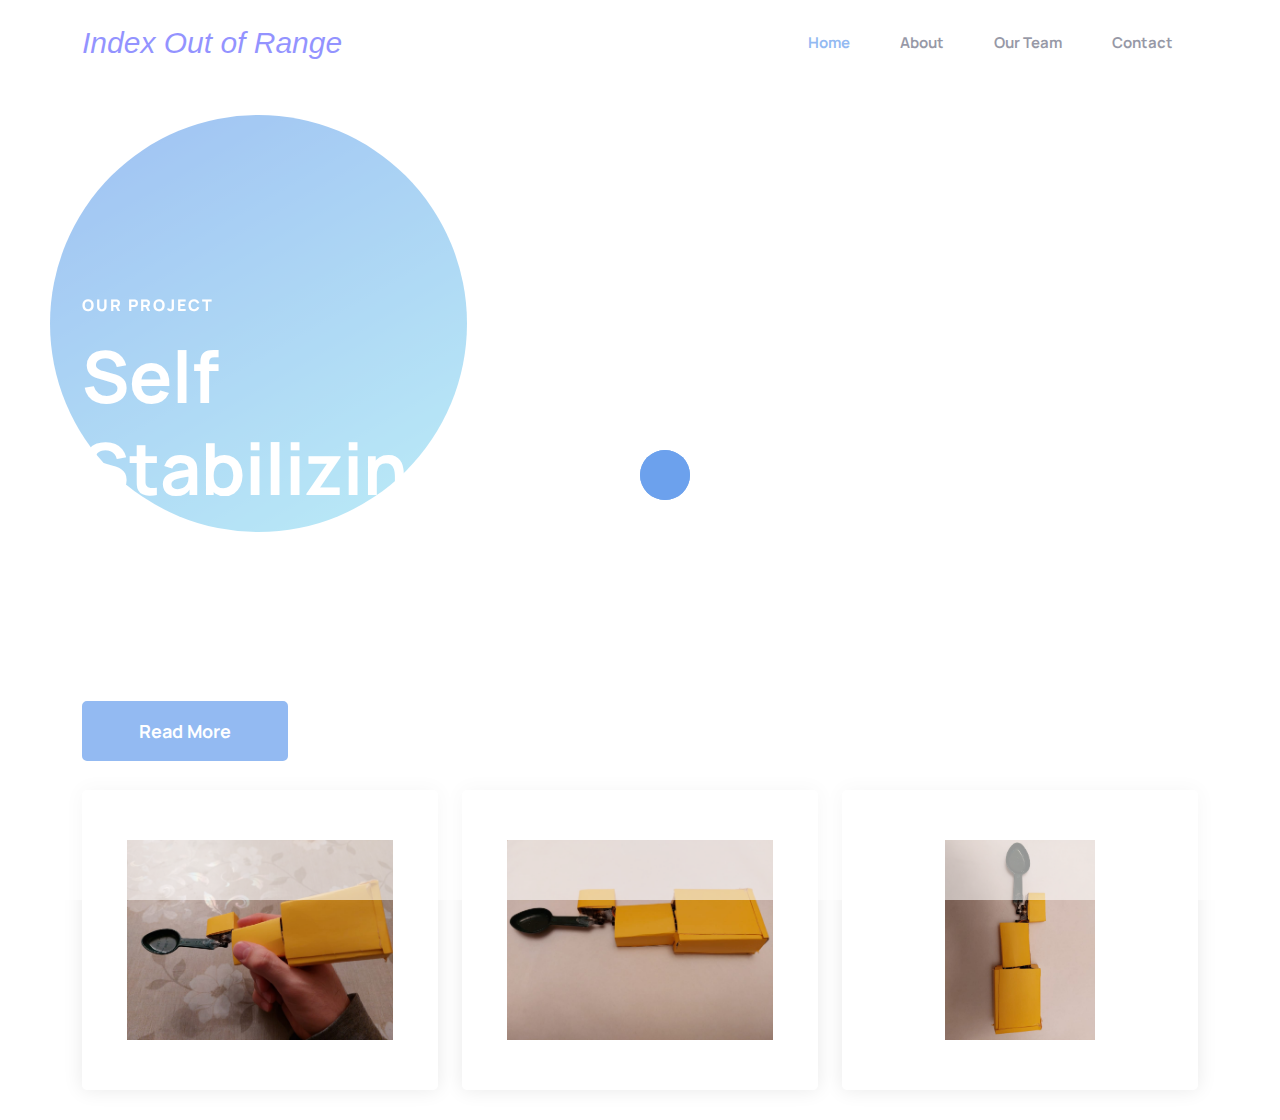
==== commit 7ce08faa: "initial changes" ====
--- a/index.html
+++ b/index.html
@@ -1,182 +1,226 @@
-<!DOCTYPE html>
-<html lang="en">
+<!doctype html>
+<html class="no-js" lang="en">
+
+
+<!-- Mirrored from thepixelcurve.com/html/techmax/techmax/index.html by HTTrack Website Copier/3.x [XR&CO'2014], Fri, 24 Dec 2021 19:27:45 GMT -->
 <head>
-    <meta charset="UTF-8">
-    <meta http-equiv="X-UA-Compatible" content="IE=edge">
-    <meta name="viewport" content="width=device-width, initial-scale=1.0">
-    <title>OHM2.az</title>
-    <link rel="stylesheet" href="css/style.css">
-    <link href="https://fonts.googleapis.com/css2?family=Readex+Pro&display=swap" rel="stylesheet">
-    <link rel="stylesheet" href="https://cdnjs.cloudflare.com/ajax/libs/font-awesome/6.0.0-beta3/css/all.min.css" integrity="sha512-Fo3rlrZj/k7ujTnHg4CGR2D7kSs0v4LLanw2qksYuRlEzO+tcaEPQogQ0KaoGN26/zrn20ImR1DfuLWnOo7aBA==" crossorigin="anonymous" referrerpolicy="no-referrer" />
+    <meta charset="utf-8">
+    <meta http-equiv="x-ua-compatible" content="ie=edge">
+    <title>Techmax - Technology IT Solutions Consultancy HTML5 Template</title>
+    <meta name="robots" content="noindex, follow" />
+    <meta name="description" content="">
+    <meta name="viewport" content="width=device-width, initial-scale=1, shrink-to-fit=no">
+    <!-- Favicon -->
+    <link rel="shortcut icon" type="image/x-icon" href="assets/images/favicon.png">
+
+    <!-- CSS
+	============================================ -->
+
+    <!-- Icon Font CSS -->
+    <link rel="stylesheet" href="assets/css/plugins/all.min.css">
+    <link rel="stylesheet" href="assets/css/plugins/flaticon.css">
+
+    <!-- Plugins CSS -->
+    <link rel="stylesheet" href="assets/css/plugins/bootstrap.min.css">
+    <link rel="stylesheet" href="assets/css/plugins/swiper-bundle.min.css">
+    <link rel="stylesheet" href="assets/css/plugins/aos.css">
+    <link rel="stylesheet" href="assets/css/plugins/magnific-popup.css">
+
+    <!-- Main Style CSS -->
+    <link rel="stylesheet" href="assets/css/style.css">
+
+
+    <!--====== Use the minified version files listed below for better performance and remove the files listed above ======-->
+    <!-- <link rel="stylesheet" href="assets/css/vendor/plugins.min.css">
+    <link rel="stylesheet" href="assets/css/style.min.css"> -->
+
 </head>
+
 <body>
-            <div class="row">
-                <div class="col-sm-2">
-                    <div class="sidebar">
-                      <div class="profile">
-                        <div class="profile-img">
-                          <img src="http://theviralboy.000webhostapp.com/assets/images/logo.png" alt="">
-                        </div>
-                      </div>
-                      <div class="main-menu">
-                        <div class="menu-item">
-                          <a href="">
-                            <i class="menu-icon fa fa-home"></i>
-                            <p class="menu-text">Home</p>
-                          </a>
-                        </div>
-                        <div class="menu-item">
-                          <a href="">
-                            <i class="menu-icon fa fa-search"></i>
-                            <p class="menu-text">Jobs</p>
-                          </a>
-                        </div>
-                        <div class="menu-item">
-                          <a href="">
-                            <i class="menu-icon fa fa-tag"></i>
-                            <p class="menu-text">Messages</p>
-                          </a>
-                        </div>
-                        <div class="menu-item">
-                          <a href="">
-                            <i class="menu-icon fa fa-user"></i>
-                            <p class="menu-text">Profile</p>
-                          </a>
-                        </div>
-                        <div class="menu-item">
-                          <a href="">
-                            <i class="menu-icon fa fa-phone"></i>
-                            <p class="menu-text">Contact Me</p>
-                          </a>
-                        </div>
-                  
-                      </div>
-                      <!-- expand icon -->
-                      <div class="expand-button">
-                        <i class="fa fa-angle-right expand-icon"></i>
-                      </div>
-                    </div>
-                </div>
-                <div class="col-sm-6">
-                  <div class="hello">
-                    <h1>Hello Kamil</h1>
-                  </div>
-                  <div class="left">
-                    <h3>Nearby Jobs</h3>
-                      <i class="fas fa-chevron-right"></i>
-                      <div class="gray">
-                        <div class="text">
-                          <h4>English Lesson</h4>
-                          <div class="rg">
-                            <i class="fas fa-map-marker-alt"></i>
-                            <p>4.5 mi</p>
-                          </div>
-                        </div>
-                        <p class="gef">GED math totoring for an adult student. <br> Please review details and to get...</p>
-                        <div class="alt">
-                          <img src="../images/client_img.png" alt="">
-                          <a href="#">Regina C. via Heytutor</a>
-                          <span>14 hours ago</span>
-                        </div>
-                      </div>
-                      <div class="gray">
-                        <div class="text">
-                          <h4>English Lesson</h4>
-                          <div class="rg">
-                            <i class="fas fa-map-marker-alt"></i>
-                            <p>4.5 mi</p>
-                          </div>
-                        </div>
-                        <p class="gef">GED math totoring for an adult student. <br> Please review details and to get...</p>
-                        <div class="alt">
-                          <img src="../images/client_img.png" alt="">
-                          <a href="#">Regina C. via Heytutor</a>
-                          <span>14 hours ago</span>
-                        </div>
-                      </div>
-                      <div class="gray line">
-                        <div class="text">
-                          <h4>English Lesson</h4>
-                          <div class="rg">
-                            <i class="fas fa-map-marker-alt"></i>
-                            <p>4.5 mi</p>
-                          </div>
-                        </div>
-                      <a class="see" href="#">See All</a>
-                      </div>
-                  </div>
-                  <div class="right">
-                    <div class="up">
-                      <p>Scheduled Lessons</p>
-                      <i class="fas fa-chevron-right"></i>
-                    </div>
-                    <div class="yazi">
-                      <p>Your schedule is empty</p>
-                      <span>Make your first appointment</span>
-                      <button>Find a Job</button>
-                    </div>
-                  </div>
-                </div>
-                <!-- <div class="col-sm-4">
-                  <div class="alert">
-                    <i class="fas fa-bell"></i>
-                    <div class="rght">
-                      <img src="../images/t2.jpg" alt="">
-                      <i class="fas fa-chevron-down"></i>
-                    </div>
-                  </div>
-                  <div class="price">
-                    <span>Monthly earnings</span>
-                    <h1>$ 1.579,20</h1>
-                  </div>
-                  <div class="bill">
-                    <div class="plus">
-                    <a href="#"><i class="fas fa-plus"></i></a> 
-                      <p>Bill your Students</p>
-                    </div>
-                  </div>
-                  <div class="pay">
-                    <h3>Payments</h3>
-                    <i class="fas fa-chevron-right"></i>
-                  </div>
-                  <div class="lessons">
-                    <div class="lesson">
-                      <div class="metn">
-                        <img src="../images/t2.jpg" alt="">
-                        <div class="altmetn">
-                          <h3>Therese Richard</h3>
-                          <span>English</span>
-                        </div>
-                        <span class="dollar">25$</span>
-                      </div>
-                    </div>
-                    <div class="lesson">
-                      <div class="metn">
-                        <img src="../images/t2.jpg" alt="">
-                        <div class="altmetn">
-                          <h3>Therese Richard</h3>
-                          <span>English</span>
-                        </div>
-                        <span class="dollar">25$</span>
-                      </div>
-                    </div>
-                    <div class="lesson">
-                      <div class="metn">
-                        <img src="../images/t2.jpg" alt="">
-                        <div class="altmetn">
-                          <h3>Therese Richard</h3>
-                          <span>English</span>
-                        </div>
-                        <span class="dollar">25$</span>
-                      </div>
-                    </div>
-                    <a class="all" href="#">See All</a>
-                  </div> -->
-                </div>
-            </div>
-      <script src="https://dankmemeryt.000webhostapp.com/wp-content/uploads/particle.js/particles.js"></script>
-      <script src="https://dankmemeryt.000webhostapp.com/wp-content/uploads/particle.js/app.js"></script>
-
-<script src="js/script.js"></script>
+
+    <div class="main-wrapper">
+
+
+        <!-- Preloader start -->
+        <div id="preloader">
+            <div class="preloader">
+                <span></span>
+                <span></span>
+            </div>
+        </div>
+        <!-- Preloader End -->
+
+        <!-- Header Start  -->
+        <div id="header" class="section header-section transparent-header">
+            <div class="container">
+
+                <!-- Header Wrap Start  -->
+                <div class="header-wrap">
+
+                    <div class="header-logo">
+                        <a style="font-size: 30px; color: blue;" href="index.html">
+                        
+                        <i>
+                            Index Out of Range
+                        </i>
+                        </a>
+                    </div>
+
+                    <div class="header-menu d-none d-lg-block">
+                        <ul class="main-menu">
+                            <li class="active-menu">
+                                <a href="index.html">Home</a>
+                           
+                            </li>
+                            <li>
+                                <a href="about.html">About</a>
+                            </li>
+                            <li><a href="team.html">Our Team</a>
+                               
+                            </li>
+                           
+                            <li><a href="contact.html">Contact</a></li>
+                        </ul>
+                    </div>
+
+                    <!-- Header Meta Start -->
+          
+
+                </div>
+                <!-- Header Wrap End  -->
+
+            </div>
+        </div>
+        <!-- Header End -->
+
+        <!-- Offcanvas Start-->
+        <div class="offcanvas offcanvas-start" id="offcanvasExample">
+            <div class="offcanvas-header">
+                <!-- Offcanvas Logo Start -->
+                <div class="offcanvas-logo">
+                    <a style="font-size: 30px; color: blue;" href="index.html">
+                        
+                        <i>
+                            Index Out of Range
+                        </i>
+                        </a>
+                </div>
+                <!-- Offcanvas Logo End -->
+                <button type="button" class="close-btn" data-bs-dismiss="offcanvas"><i class="flaticon-close"></i></button>
+            </div>
+
+            <!-- Offcanvas Body Start -->
+            <div class="offcanvas-body">
+                <div class="offcanvas-menu">
+                    <ul class="main-menu">
+                        <li class="active-menu">
+                            <a href="index.html">Home</a>
+                        </li>
+                        <li>
+                            <a href="about.html">Aboute Us</a>
+                        </li>
+                        <li><a href="#">Our Team</a>
+                        </li>
+                        <li><a href="contact.html">Contact</a></li>
+                    </ul>
+                </div>
+            </div>
+            <!-- Offcanvas Body End -->
+        </div>
+        <!-- Offcanvas End -->
+
+
+        <!-- Hero Start -->
+        <div class="section tech-hero-section" style="background-image: url(https://www.intelrealsense.com/wp-content/uploads/2020/04/header_robotic_automation-1024x576.jpg);background-size: cover; background-position: center;">
+            <div class="shape-1"></div>
+            <div class="container">
+                <div class="row">
+                    <div class="col-xl-12">
+                        <!-- Hero Content Start -->
+                        <div class="hero-content" style="width:70%">
+                            <h3 class="sub-title" data-aos-delay="600" data-aos="fade-up">Our Project</h3>
+                            <h2 class="title" style="width: 100%;" data-aos="fade-up" data-aos-delay="700">Self Stabilizing Spoon</h2>
+                            <p data-aos="fade-up" data-aos-delay="800">For Parkinson's Sufferers</p>
+                            <div class="hero-btn" data-aos="fade-up" data-aos-delay="900">
+                                <a class="btn" href="about">Read More</a>
+                            </div>
+                        </div>
+                        <!-- Hero Content End -->
+                    </div>
+                </div>
+            </div>
+        </div>
+        <!-- Hero End -->
+
+        <div class="section service-section text-center">
+            <div class="container">
+                <div class="service-wrap">
+                    <div class="row">
+
+                        <div class="col-lg-4 col-sm-6">
+                            <div class="service-item text-center">
+                               <img style="height:200px;" src="assets/images/sekil1.jpeg" alt="">
+                            </div>
+                        </div>
+
+                        <div class="col-lg-4 col-sm-6">
+                            <div class="service-item text-center">
+                               <img  style="height:200px;" src="assets/images/sekil2.jpeg" alt="">
+                            </div>
+                        </div>
+
+
+                       
+
+
+                        <div class="col-lg-4 col-sm-6">
+                            <div class="service-item text-center">
+                               <img  style="height:200px;"src="assets/images/sekil4.jpeg" alt="">
+                            </div>
+                        </div>
+                        
+                      
+                    </div>
+                </div>
+            </div>
+        </div>
+
+  
+
+
+       
+
+           
+
+        
+
+    <!-- JS
+    ============================================ -->
+    <script src="assets/js/vendor/jquery-1.12.4.min.js"></script>
+    <script src="assets/js/vendor/modernizr-3.11.2.min.js"></script>
+
+    <!-- Bootstrap JS -->
+    <script src="assets/js/plugins/popper.min.js"></script>
+    <script src="assets/js/plugins/bootstrap.min.js"></script>
+
+    <!-- Plugins JS -->
+    <script src="assets/js/plugins/swiper-bundle.min.js"></script>
+    <script src="assets/js/plugins/aos.js"></script>
+    <script src="assets/js/plugins/waypoints.min.js"></script>
+    <script src="assets/js/plugins/back-to-top.js"></script>
+    <script src="assets/js/plugins/jquery.counterup.min.js"></script>
+    <script src="assets/js/plugins/appear.min.js"></script>
+    <script src="assets/js/plugins/jquery.magnific-popup.min.js"></script>
+
+
+    <!--====== Use the minified version files listed below for better performance and remove the files listed above ======-->
+
+
+    <!-- Main JS -->
+    <script src="assets/js/main.js"></script>
+
 </body>
+
+
+<!-- Mirrored from thepixelcurve.com/html/techmax/techmax/index.html by HTTrack Website Copier/3.x [XR&CO'2014], Fri, 24 Dec 2021 19:28:12 GMT -->
 </html>--- a/assets/css/plugins/all.min.css
+++ b/assets/css/plugins/all.min.css
@@ -0,0 +1,5 @@
+/*!
+ * Font Awesome Free 5.15.4 by @fontawesome - https://fontawesome.com
+ * License - https://fontawesome.com/license/free (Icons: CC BY 4.0, Fonts: SIL OFL 1.1, Code: MIT License)
+ */
+.fa,.fab,.fad,.fal,.far,.fas{-moz-osx-font-smoothing:grayscale;-webkit-font-smoothing:antialiased;display:inline-block;font-style:normal;font-variant:normal;text-rendering:auto;line-height:1}.fa-lg{font-size:1.33333em;line-height:.75em;vertical-align:-.0667em}.fa-xs{font-size:.75em}.fa-sm{font-size:.875em}.fa-1x{font-size:1em}.fa-2x{font-size:2em}.fa-3x{font-size:3em}.fa-4x{font-size:4em}.fa-5x{font-size:5em}.fa-6x{font-size:6em}.fa-7x{font-size:7em}.fa-8x{font-size:8em}.fa-9x{font-size:9em}.fa-10x{font-size:10em}.fa-fw{text-align:center;width:1.25em}.fa-ul{list-style-type:none;margin-left:2.5em;padding-left:0}.fa-ul>li{position:relative}.fa-li{left:-2em;position:absolute;text-align:center;width:2em;line-height:inherit}.fa-border{border:.08em solid #eee;border-radius:.1em;padding:.2em .25em .15em}.fa-pull-left{float:left}.fa-pull-right{float:right}.fa.fa-pull-left,.fab.fa-pull-left,.fal.fa-pull-left,.far.fa-pull-left,.fas.fa-pull-left{margin-right:.3em}.fa.fa-pull-right,.fab.fa-pull-right,.fal.fa-pull-right,.far.fa-pull-right,.fas.fa-pull-right{margin-left:.3em}.fa-spin{-webkit-animation:fa-spin 2s linear infinite;animation:fa-spin 2s linear infinite}.fa-pulse{-webkit-animation:fa-spin 1s steps(8) infinite;animation:fa-spin 1s steps(8) infinite}@-webkit-keyframes fa-spin{0%{-webkit-transform:rotate(0deg);transform:rotate(0deg)}to{-webkit-transform:rotate(1turn);transform:rotate(1turn)}}@keyframes fa-spin{0%{-webkit-transform:rotate(0deg);transform:rotate(0deg)}to{-webkit-transform:rotate(1turn);transform:rotate(1turn)}}.fa-rotate-90{-ms-filter:"progid:DXImageTransform.Microsoft.BasicImage(rotation=1)";-webkit-transform:rotate(90deg);transform:rotate(90deg)}.fa-rotate-180{-ms-filter:"progid:DXImageTransform.Microsoft.BasicImage(rotation=2)";-webkit-transform:rotate(180deg);transform:rotate(180deg)}.fa-rotate-270{-ms-filter:"progid:DXImageTransform.Microsoft.BasicImage(rotation=3)";-webkit-transform:rotate(270deg);transform:rotate(270deg)}.fa-flip-horizontal{-ms-filter:"progid:DXImageTransform.Microsoft.BasicImage(rotation=0, mirror=1)";-webkit-transform:scaleX(-1);transform:scaleX(-1)}.fa-flip-vertical{-webkit-transform:scaleY(-1);transform:scaleY(-1)}.fa-flip-both,.fa-flip-horizontal.fa-flip-vertical,.fa-flip-vertical{-ms-filter:"progid:DXImageTransform.Microsoft.BasicImage(rotation=2, mirror=1)"}.fa-flip-both,.fa-flip-horizontal.fa-flip-vertical{-webkit-transform:scale(-1);transform:scale(-1)}:root .fa-flip-both,:root .fa-flip-horizontal,:root .fa-flip-vertical,:root .fa-rotate-90,:root .fa-rotate-180,:root .fa-rotate-270{-webkit-filter:none;filter:none}.fa-stack{display:inline-block;height:2em;line-height:2em;position:relative;vertical-align:middle;width:2.5em}.fa-stack-1x,.fa-stack-2x{left:0;position:absolute;text-align:center;width:100%}.fa-stack-1x{line-height:inherit}.fa-stack-2x{font-size:2em}.fa-inverse{color:#fff}.fa-500px:before{content:"\f26e"}.fa-accessible-icon:before{content:"\f368"}.fa-accusoft:before{content:"\f369"}.fa-acquisitions-incorporated:before{content:"\f6af"}.fa-ad:before{content:"\f641"}.fa-address-book:before{content:"\f2b9"}.fa-address-card:before{content:"\f2bb"}.fa-adjust:before{content:"\f042"}.fa-adn:before{content:"\f170"}.fa-adversal:before{content:"\f36a"}.fa-affiliatetheme:before{content:"\f36b"}.fa-air-freshener:before{content:"\f5d0"}.fa-airbnb:before{content:"\f834"}.fa-algolia:before{content:"\f36c"}.fa-align-center:before{content:"\f037"}.fa-align-justify:before{content:"\f039"}.fa-align-left:before{content:"\f036"}.fa-align-right:before{content:"\f038"}.fa-alipay:before{content:"\f642"}.fa-allergies:before{content:"\f461"}.fa-amazon:before{content:"\f270"}.fa-amazon-pay:before{content:"\f42c"}.fa-ambulance:before{content:"\f0f9"}.fa-american-sign-language-interpreting:before{content:"\f2a3"}.fa-amilia:before{content:"\f36d"}.fa-anchor:before{content:"\f13d"}.fa-android:before{content:"\f17b"}.fa-angellist:before{content:"\f209"}.fa-angle-double-down:before{content:"\f103"}.fa-angle-double-left:before{content:"\f100"}.fa-angle-double-right:before{content:"\f101"}.fa-angle-double-up:before{content:"\f102"}.fa-angle-down:before{content:"\f107"}.fa-angle-left:before{content:"\f104"}.fa-angle-right:before{content:"\f105"}.fa-angle-up:before{content:"\f106"}.fa-angry:before{content:"\f556"}.fa-angrycreative:before{content:"\f36e"}.fa-angular:before{content:"\f420"}.fa-ankh:before{content:"\f644"}.fa-app-store:before{content:"\f36f"}.fa-app-store-ios:before{content:"\f370"}.fa-apper:before{content:"\f371"}.fa-apple:before{content:"\f179"}.fa-apple-alt:before{content:"\f5d1"}.fa-apple-pay:before{content:"\f415"}.fa-archive:before{content:"\f187"}.fa-archway:before{content:"\f557"}.fa-arrow-alt-circle-down:before{content:"\f358"}.fa-arrow-alt-circle-left:before{content:"\f359"}.fa-arrow-alt-circle-right:before{content:"\f35a"}.fa-arrow-alt-circle-up:before{content:"\f35b"}.fa-arrow-circle-down:before{content:"\f0ab"}.fa-arrow-circle-left:before{content:"\f0a8"}.fa-arrow-circle-right:before{content:"\f0a9"}.fa-arrow-circle-up:before{content:"\f0aa"}.fa-arrow-down:before{content:"\f063"}.fa-arrow-left:before{content:"\f060"}.fa-arrow-right:before{content:"\f061"}.fa-arrow-up:before{content:"\f062"}.fa-arrows-alt:before{content:"\f0b2"}.fa-arrows-alt-h:before{content:"\f337"}.fa-arrows-alt-v:before{content:"\f338"}.fa-artstation:before{content:"\f77a"}.fa-assistive-listening-systems:before{content:"\f2a2"}.fa-asterisk:before{content:"\f069"}.fa-asymmetrik:before{content:"\f372"}.fa-at:before{content:"\f1fa"}.fa-atlas:before{content:"\f558"}.fa-atlassian:before{content:"\f77b"}.fa-atom:before{content:"\f5d2"}.fa-audible:before{content:"\f373"}.fa-audio-description:before{content:"\f29e"}.fa-autoprefixer:before{content:"\f41c"}.fa-avianex:before{content:"\f374"}.fa-aviato:before{content:"\f421"}.fa-award:before{content:"\f559"}.fa-aws:before{content:"\f375"}.fa-baby:before{content:"\f77c"}.fa-baby-carriage:before{content:"\f77d"}.fa-backspace:before{content:"\f55a"}.fa-backward:before{content:"\f04a"}.fa-bacon:before{content:"\f7e5"}.fa-bacteria:before{content:"\e059"}.fa-bacterium:before{content:"\e05a"}.fa-bahai:before{content:"\f666"}.fa-balance-scale:before{content:"\f24e"}.fa-balance-scale-left:before{content:"\f515"}.fa-balance-scale-right:before{content:"\f516"}.fa-ban:before{content:"\f05e"}.fa-band-aid:before{content:"\f462"}.fa-bandcamp:before{content:"\f2d5"}.fa-barcode:before{content:"\f02a"}.fa-bars:before{content:"\f0c9"}.fa-baseball-ball:before{content:"\f433"}.fa-basketball-ball:before{content:"\f434"}.fa-bath:before{content:"\f2cd"}.fa-battery-empty:before{content:"\f244"}.fa-battery-full:before{content:"\f240"}.fa-battery-half:before{content:"\f242"}.fa-battery-quarter:before{content:"\f243"}.fa-battery-three-quarters:before{content:"\f241"}.fa-battle-net:before{content:"\f835"}.fa-bed:before{content:"\f236"}.fa-beer:before{content:"\f0fc"}.fa-behance:before{content:"\f1b4"}.fa-behance-square:before{content:"\f1b5"}.fa-bell:before{content:"\f0f3"}.fa-bell-slash:before{content:"\f1f6"}.fa-bezier-curve:before{content:"\f55b"}.fa-bible:before{content:"\f647"}.fa-bicycle:before{content:"\f206"}.fa-biking:before{content:"\f84a"}.fa-bimobject:before{content:"\f378"}.fa-binoculars:before{content:"\f1e5"}.fa-biohazard:before{content:"\f780"}.fa-birthday-cake:before{content:"\f1fd"}.fa-bitbucket:before{content:"\f171"}.fa-bitcoin:before{content:"\f379"}.fa-bity:before{content:"\f37a"}.fa-black-tie:before{content:"\f27e"}.fa-blackberry:before{content:"\f37b"}.fa-blender:before{content:"\f517"}.fa-blender-phone:before{content:"\f6b6"}.fa-blind:before{content:"\f29d"}.fa-blog:before{content:"\f781"}.fa-blogger:before{content:"\f37c"}.fa-blogger-b:before{content:"\f37d"}.fa-bluetooth:before{content:"\f293"}.fa-bluetooth-b:before{content:"\f294"}.fa-bold:before{content:"\f032"}.fa-bolt:before{content:"\f0e7"}.fa-bomb:before{content:"\f1e2"}.fa-bone:before{content:"\f5d7"}.fa-bong:before{content:"\f55c"}.fa-book:before{content:"\f02d"}.fa-book-dead:before{content:"\f6b7"}.fa-book-medical:before{content:"\f7e6"}.fa-book-open:before{content:"\f518"}.fa-book-reader:before{content:"\f5da"}.fa-bookmark:before{content:"\f02e"}.fa-bootstrap:before{content:"\f836"}.fa-border-all:before{content:"\f84c"}.fa-border-none:before{content:"\f850"}.fa-border-style:before{content:"\f853"}.fa-bowling-ball:before{content:"\f436"}.fa-box:before{content:"\f466"}.fa-box-open:before{content:"\f49e"}.fa-box-tissue:before{content:"\e05b"}.fa-boxes:before{content:"\f468"}.fa-braille:before{content:"\f2a1"}.fa-brain:before{content:"\f5dc"}.fa-bread-slice:before{content:"\f7ec"}.fa-briefcase:before{content:"\f0b1"}.fa-briefcase-medical:before{content:"\f469"}.fa-broadcast-tower:before{content:"\f519"}.fa-broom:before{content:"\f51a"}.fa-brush:before{content:"\f55d"}.fa-btc:before{content:"\f15a"}.fa-buffer:before{content:"\f837"}.fa-bug:before{content:"\f188"}.fa-building:before{content:"\f1ad"}.fa-bullhorn:before{content:"\f0a1"}.fa-bullseye:before{content:"\f140"}.fa-burn:before{content:"\f46a"}.fa-buromobelexperte:before{content:"\f37f"}.fa-bus:before{content:"\f207"}.fa-bus-alt:before{content:"\f55e"}.fa-business-time:before{content:"\f64a"}.fa-buy-n-large:before{content:"\f8a6"}.fa-buysellads:before{content:"\f20d"}.fa-calculator:before{content:"\f1ec"}.fa-calendar:before{content:"\f133"}.fa-calendar-alt:before{content:"\f073"}.fa-calendar-check:before{content:"\f274"}.fa-calendar-day:before{content:"\f783"}.fa-calendar-minus:before{content:"\f272"}.fa-calendar-plus:before{content:"\f271"}.fa-calendar-times:before{content:"\f273"}.fa-calendar-week:before{content:"\f784"}.fa-camera:before{content:"\f030"}.fa-camera-retro:before{content:"\f083"}.fa-campground:before{content:"\f6bb"}.fa-canadian-maple-leaf:before{content:"\f785"}.fa-candy-cane:before{content:"\f786"}.fa-cannabis:before{content:"\f55f"}.fa-capsules:before{content:"\f46b"}.fa-car:before{content:"\f1b9"}.fa-car-alt:before{content:"\f5de"}.fa-car-battery:before{content:"\f5df"}.fa-car-crash:before{content:"\f5e1"}.fa-car-side:before{content:"\f5e4"}.fa-caravan:before{content:"\f8ff"}.fa-caret-down:before{content:"\f0d7"}.fa-caret-left:before{content:"\f0d9"}.fa-caret-right:before{content:"\f0da"}.fa-caret-square-down:before{content:"\f150"}.fa-caret-square-left:before{content:"\f191"}.fa-caret-square-right:before{content:"\f152"}.fa-caret-square-up:before{content:"\f151"}.fa-caret-up:before{content:"\f0d8"}.fa-carrot:before{content:"\f787"}.fa-cart-arrow-down:before{content:"\f218"}.fa-cart-plus:before{content:"\f217"}.fa-cash-register:before{content:"\f788"}.fa-cat:before{content:"\f6be"}.fa-cc-amazon-pay:before{content:"\f42d"}.fa-cc-amex:before{content:"\f1f3"}.fa-cc-apple-pay:before{content:"\f416"}.fa-cc-diners-club:before{content:"\f24c"}.fa-cc-discover:before{content:"\f1f2"}.fa-cc-jcb:before{content:"\f24b"}.fa-cc-mastercard:before{content:"\f1f1"}.fa-cc-paypal:before{content:"\f1f4"}.fa-cc-stripe:before{content:"\f1f5"}.fa-cc-visa:before{content:"\f1f0"}.fa-centercode:before{content:"\f380"}.fa-centos:before{content:"\f789"}.fa-certificate:before{content:"\f0a3"}.fa-chair:before{content:"\f6c0"}.fa-chalkboard:before{content:"\f51b"}.fa-chalkboard-teacher:before{content:"\f51c"}.fa-charging-station:before{content:"\f5e7"}.fa-chart-area:before{content:"\f1fe"}.fa-chart-bar:before{content:"\f080"}.fa-chart-line:before{content:"\f201"}.fa-chart-pie:before{content:"\f200"}.fa-check:before{content:"\f00c"}.fa-check-circle:before{content:"\f058"}.fa-check-double:before{content:"\f560"}.fa-check-square:before{content:"\f14a"}.fa-cheese:before{content:"\f7ef"}.fa-chess:before{content:"\f439"}.fa-chess-bishop:before{content:"\f43a"}.fa-chess-board:before{content:"\f43c"}.fa-chess-king:before{content:"\f43f"}.fa-chess-knight:before{content:"\f441"}.fa-chess-pawn:before{content:"\f443"}.fa-chess-queen:before{content:"\f445"}.fa-chess-rook:before{content:"\f447"}.fa-chevron-circle-down:before{content:"\f13a"}.fa-chevron-circle-left:before{content:"\f137"}.fa-chevron-circle-right:before{content:"\f138"}.fa-chevron-circle-up:before{content:"\f139"}.fa-chevron-down:before{content:"\f078"}.fa-chevron-left:before{content:"\f053"}.fa-chevron-right:before{content:"\f054"}.fa-chevron-up:before{content:"\f077"}.fa-child:before{content:"\f1ae"}.fa-chrome:before{content:"\f268"}.fa-chromecast:before{content:"\f838"}.fa-church:before{content:"\f51d"}.fa-circle:before{content:"\f111"}.fa-circle-notch:before{content:"\f1ce"}.fa-city:before{content:"\f64f"}.fa-clinic-medical:before{content:"\f7f2"}.fa-clipboard:before{content:"\f328"}.fa-clipboard-check:before{content:"\f46c"}.fa-clipboard-list:before{content:"\f46d"}.fa-clock:before{content:"\f017"}.fa-clone:before{content:"\f24d"}.fa-closed-captioning:before{content:"\f20a"}.fa-cloud:before{content:"\f0c2"}.fa-cloud-download-alt:before{content:"\f381"}.fa-cloud-meatball:before{content:"\f73b"}.fa-cloud-moon:before{content:"\f6c3"}.fa-cloud-moon-rain:before{content:"\f73c"}.fa-cloud-rain:before{content:"\f73d"}.fa-cloud-showers-heavy:before{content:"\f740"}.fa-cloud-sun:before{content:"\f6c4"}.fa-cloud-sun-rain:before{content:"\f743"}.fa-cloud-upload-alt:before{content:"\f382"}.fa-cloudflare:before{content:"\e07d"}.fa-cloudscale:before{content:"\f383"}.fa-cloudsmith:before{content:"\f384"}.fa-cloudversify:before{content:"\f385"}.fa-cocktail:before{content:"\f561"}.fa-code:before{content:"\f121"}.fa-code-branch:before{content:"\f126"}.fa-codepen:before{content:"\f1cb"}.fa-codiepie:before{content:"\f284"}.fa-coffee:before{content:"\f0f4"}.fa-cog:before{content:"\f013"}.fa-cogs:before{content:"\f085"}.fa-coins:before{content:"\f51e"}.fa-columns:before{content:"\f0db"}.fa-comment:before{content:"\f075"}.fa-comment-alt:before{content:"\f27a"}.fa-comment-dollar:before{content:"\f651"}.fa-comment-dots:before{content:"\f4ad"}.fa-comment-medical:before{content:"\f7f5"}.fa-comment-slash:before{content:"\f4b3"}.fa-comments:before{content:"\f086"}.fa-comments-dollar:before{content:"\f653"}.fa-compact-disc:before{content:"\f51f"}.fa-compass:before{content:"\f14e"}.fa-compress:before{content:"\f066"}.fa-compress-alt:before{content:"\f422"}.fa-compress-arrows-alt:before{content:"\f78c"}.fa-concierge-bell:before{content:"\f562"}.fa-confluence:before{content:"\f78d"}.fa-connectdevelop:before{content:"\f20e"}.fa-contao:before{content:"\f26d"}.fa-cookie:before{content:"\f563"}.fa-cookie-bite:before{content:"\f564"}.fa-copy:before{content:"\f0c5"}.fa-copyright:before{content:"\f1f9"}.fa-cotton-bureau:before{content:"\f89e"}.fa-couch:before{content:"\f4b8"}.fa-cpanel:before{content:"\f388"}.fa-creative-commons:before{content:"\f25e"}.fa-creative-commons-by:before{content:"\f4e7"}.fa-creative-commons-nc:before{content:"\f4e8"}.fa-creative-commons-nc-eu:before{content:"\f4e9"}.fa-creative-commons-nc-jp:before{content:"\f4ea"}.fa-creative-commons-nd:before{content:"\f4eb"}.fa-creative-commons-pd:before{content:"\f4ec"}.fa-creative-commons-pd-alt:before{content:"\f4ed"}.fa-creative-commons-remix:before{content:"\f4ee"}.fa-creative-commons-sa:before{content:"\f4ef"}.fa-creative-commons-sampling:before{content:"\f4f0"}.fa-creative-commons-sampling-plus:before{content:"\f4f1"}.fa-creative-commons-share:before{content:"\f4f2"}.fa-creative-commons-zero:before{content:"\f4f3"}.fa-credit-card:before{content:"\f09d"}.fa-critical-role:before{content:"\f6c9"}.fa-crop:before{content:"\f125"}.fa-crop-alt:before{content:"\f565"}.fa-cross:before{content:"\f654"}.fa-crosshairs:before{content:"\f05b"}.fa-crow:before{content:"\f520"}.fa-crown:before{content:"\f521"}.fa-crutch:before{content:"\f7f7"}.fa-css3:before{content:"\f13c"}.fa-css3-alt:before{content:"\f38b"}.fa-cube:before{content:"\f1b2"}.fa-cubes:before{content:"\f1b3"}.fa-cut:before{content:"\f0c4"}.fa-cuttlefish:before{content:"\f38c"}.fa-d-and-d:before{content:"\f38d"}.fa-d-and-d-beyond:before{content:"\f6ca"}.fa-dailymotion:before{content:"\e052"}.fa-dashcube:before{content:"\f210"}.fa-database:before{content:"\f1c0"}.fa-deaf:before{content:"\f2a4"}.fa-deezer:before{content:"\e077"}.fa-delicious:before{content:"\f1a5"}.fa-democrat:before{content:"\f747"}.fa-deploydog:before{content:"\f38e"}.fa-deskpro:before{content:"\f38f"}.fa-desktop:before{content:"\f108"}.fa-dev:before{content:"\f6cc"}.fa-deviantart:before{content:"\f1bd"}.fa-dharmachakra:before{content:"\f655"}.fa-dhl:before{content:"\f790"}.fa-diagnoses:before{content:"\f470"}.fa-diaspora:before{content:"\f791"}.fa-dice:before{content:"\f522"}.fa-dice-d20:before{content:"\f6cf"}.fa-dice-d6:before{content:"\f6d1"}.fa-dice-five:before{content:"\f523"}.fa-dice-four:before{content:"\f524"}.fa-dice-one:before{content:"\f525"}.fa-dice-six:before{content:"\f526"}.fa-dice-three:before{content:"\f527"}.fa-dice-two:before{content:"\f528"}.fa-digg:before{content:"\f1a6"}.fa-digital-ocean:before{content:"\f391"}.fa-digital-tachograph:before{content:"\f566"}.fa-directions:before{content:"\f5eb"}.fa-discord:before{content:"\f392"}.fa-discourse:before{content:"\f393"}.fa-disease:before{content:"\f7fa"}.fa-divide:before{content:"\f529"}.fa-dizzy:before{content:"\f567"}.fa-dna:before{content:"\f471"}.fa-dochub:before{content:"\f394"}.fa-docker:before{content:"\f395"}.fa-dog:before{content:"\f6d3"}.fa-dollar-sign:before{content:"\f155"}.fa-dolly:before{content:"\f472"}.fa-dolly-flatbed:before{content:"\f474"}.fa-donate:before{content:"\f4b9"}.fa-door-closed:before{content:"\f52a"}.fa-door-open:before{content:"\f52b"}.fa-dot-circle:before{content:"\f192"}.fa-dove:before{content:"\f4ba"}.fa-download:before{content:"\f019"}.fa-draft2digital:before{content:"\f396"}.fa-drafting-compass:before{content:"\f568"}.fa-dragon:before{content:"\f6d5"}.fa-draw-polygon:before{content:"\f5ee"}.fa-dribbble:before{content:"\f17d"}.fa-dribbble-square:before{content:"\f397"}.fa-dropbox:before{content:"\f16b"}.fa-drum:before{content:"\f569"}.fa-drum-steelpan:before{content:"\f56a"}.fa-drumstick-bite:before{content:"\f6d7"}.fa-drupal:before{content:"\f1a9"}.fa-dumbbell:before{content:"\f44b"}.fa-dumpster:before{content:"\f793"}.fa-dumpster-fire:before{content:"\f794"}.fa-dungeon:before{content:"\f6d9"}.fa-dyalog:before{content:"\f399"}.fa-earlybirds:before{content:"\f39a"}.fa-ebay:before{content:"\f4f4"}.fa-edge:before{content:"\f282"}.fa-edge-legacy:before{content:"\e078"}.fa-edit:before{content:"\f044"}.fa-egg:before{content:"\f7fb"}.fa-eject:before{content:"\f052"}.fa-elementor:before{content:"\f430"}.fa-ellipsis-h:before{content:"\f141"}.fa-ellipsis-v:before{content:"\f142"}.fa-ello:before{content:"\f5f1"}.fa-ember:before{content:"\f423"}.fa-empire:before{content:"\f1d1"}.fa-envelope:before{content:"\f0e0"}.fa-envelope-open:before{content:"\f2b6"}.fa-envelope-open-text:before{content:"\f658"}.fa-envelope-square:before{content:"\f199"}.fa-envira:before{content:"\f299"}.fa-equals:before{content:"\f52c"}.fa-eraser:before{content:"\f12d"}.fa-erlang:before{content:"\f39d"}.fa-ethereum:before{content:"\f42e"}.fa-ethernet:before{content:"\f796"}.fa-etsy:before{content:"\f2d7"}.fa-euro-sign:before{content:"\f153"}.fa-evernote:before{content:"\f839"}.fa-exchange-alt:before{content:"\f362"}.fa-exclamation:before{content:"\f12a"}.fa-exclamation-circle:before{content:"\f06a"}.fa-exclamation-triangle:before{content:"\f071"}.fa-expand:before{content:"\f065"}.fa-expand-alt:before{content:"\f424"}.fa-expand-arrows-alt:before{content:"\f31e"}.fa-expeditedssl:before{content:"\f23e"}.fa-external-link-alt:before{content:"\f35d"}.fa-external-link-square-alt:before{content:"\f360"}.fa-eye:before{content:"\f06e"}.fa-eye-dropper:before{content:"\f1fb"}.fa-eye-slash:before{content:"\f070"}.fa-facebook:before{content:"\f09a"}.fa-facebook-f:before{content:"\f39e"}.fa-facebook-messenger:before{content:"\f39f"}.fa-facebook-square:before{content:"\f082"}.fa-fan:before{content:"\f863"}.fa-fantasy-flight-games:before{content:"\f6dc"}.fa-fast-backward:before{content:"\f049"}.fa-fast-forward:before{content:"\f050"}.fa-faucet:before{content:"\e005"}.fa-fax:before{content:"\f1ac"}.fa-feather:before{content:"\f52d"}.fa-feather-alt:before{content:"\f56b"}.fa-fedex:before{content:"\f797"}.fa-fedora:before{content:"\f798"}.fa-female:before{content:"\f182"}.fa-fighter-jet:before{content:"\f0fb"}.fa-figma:before{content:"\f799"}.fa-file:before{content:"\f15b"}.fa-file-alt:before{content:"\f15c"}.fa-file-archive:before{content:"\f1c6"}.fa-file-audio:before{content:"\f1c7"}.fa-file-code:before{content:"\f1c9"}.fa-file-contract:before{content:"\f56c"}.fa-file-csv:before{content:"\f6dd"}.fa-file-download:before{content:"\f56d"}.fa-file-excel:before{content:"\f1c3"}.fa-file-export:before{content:"\f56e"}.fa-file-image:before{content:"\f1c5"}.fa-file-import:before{content:"\f56f"}.fa-file-invoice:before{content:"\f570"}.fa-file-invoice-dollar:before{content:"\f571"}.fa-file-medical:before{content:"\f477"}.fa-file-medical-alt:before{content:"\f478"}.fa-file-pdf:before{content:"\f1c1"}.fa-file-powerpoint:before{content:"\f1c4"}.fa-file-prescription:before{content:"\f572"}.fa-file-signature:before{content:"\f573"}.fa-file-upload:before{content:"\f574"}.fa-file-video:before{content:"\f1c8"}.fa-file-word:before{content:"\f1c2"}.fa-fill:before{content:"\f575"}.fa-fill-drip:before{content:"\f576"}.fa-film:before{content:"\f008"}.fa-filter:before{content:"\f0b0"}.fa-fingerprint:before{content:"\f577"}.fa-fire:before{content:"\f06d"}.fa-fire-alt:before{content:"\f7e4"}.fa-fire-extinguisher:before{content:"\f134"}.fa-firefox:before{content:"\f269"}.fa-firefox-browser:before{content:"\e007"}.fa-first-aid:before{content:"\f479"}.fa-first-order:before{content:"\f2b0"}.fa-first-order-alt:before{content:"\f50a"}.fa-firstdraft:before{content:"\f3a1"}.fa-fish:before{content:"\f578"}.fa-fist-raised:before{content:"\f6de"}.fa-flag:before{content:"\f024"}.fa-flag-checkered:before{content:"\f11e"}.fa-flag-usa:before{content:"\f74d"}.fa-flask:before{content:"\f0c3"}.fa-flickr:before{content:"\f16e"}.fa-flipboard:before{content:"\f44d"}.fa-flushed:before{content:"\f579"}.fa-fly:before{content:"\f417"}.fa-folder:before{content:"\f07b"}.fa-folder-minus:before{content:"\f65d"}.fa-folder-open:before{content:"\f07c"}.fa-folder-plus:before{content:"\f65e"}.fa-font:before{content:"\f031"}.fa-font-awesome:before{content:"\f2b4"}.fa-font-awesome-alt:before{content:"\f35c"}.fa-font-awesome-flag:before{content:"\f425"}.fa-font-awesome-logo-full:before{content:"\f4e6"}.fa-fonticons:before{content:"\f280"}.fa-fonticons-fi:before{content:"\f3a2"}.fa-football-ball:before{content:"\f44e"}.fa-fort-awesome:before{content:"\f286"}.fa-fort-awesome-alt:before{content:"\f3a3"}.fa-forumbee:before{content:"\f211"}.fa-forward:before{content:"\f04e"}.fa-foursquare:before{content:"\f180"}.fa-free-code-camp:before{content:"\f2c5"}.fa-freebsd:before{content:"\f3a4"}.fa-frog:before{content:"\f52e"}.fa-frown:before{content:"\f119"}.fa-frown-open:before{content:"\f57a"}.fa-fulcrum:before{content:"\f50b"}.fa-funnel-dollar:before{content:"\f662"}.fa-futbol:before{content:"\f1e3"}.fa-galactic-republic:before{content:"\f50c"}.fa-galactic-senate:before{content:"\f50d"}.fa-gamepad:before{content:"\f11b"}.fa-gas-pump:before{content:"\f52f"}.fa-gavel:before{content:"\f0e3"}.fa-gem:before{content:"\f3a5"}.fa-genderless:before{content:"\f22d"}.fa-get-pocket:before{content:"\f265"}.fa-gg:before{content:"\f260"}.fa-gg-circle:before{content:"\f261"}.fa-ghost:before{content:"\f6e2"}.fa-gift:before{content:"\f06b"}.fa-gifts:before{content:"\f79c"}.fa-git:before{content:"\f1d3"}.fa-git-alt:before{content:"\f841"}.fa-git-square:before{content:"\f1d2"}.fa-github:before{content:"\f09b"}.fa-github-alt:before{content:"\f113"}.fa-github-square:before{content:"\f092"}.fa-gitkraken:before{content:"\f3a6"}.fa-gitlab:before{content:"\f296"}.fa-gitter:before{content:"\f426"}.fa-glass-cheers:before{content:"\f79f"}.fa-glass-martini:before{content:"\f000"}.fa-glass-martini-alt:before{content:"\f57b"}.fa-glass-whiskey:before{content:"\f7a0"}.fa-glasses:before{content:"\f530"}.fa-glide:before{content:"\f2a5"}.fa-glide-g:before{content:"\f2a6"}.fa-globe:before{content:"\f0ac"}.fa-globe-africa:before{content:"\f57c"}.fa-globe-americas:before{content:"\f57d"}.fa-globe-asia:before{content:"\f57e"}.fa-globe-europe:before{content:"\f7a2"}.fa-gofore:before{content:"\f3a7"}.fa-golf-ball:before{content:"\f450"}.fa-goodreads:before{content:"\f3a8"}.fa-goodreads-g:before{content:"\f3a9"}.fa-google:before{content:"\f1a0"}.fa-google-drive:before{content:"\f3aa"}.fa-google-pay:before{content:"\e079"}.fa-google-play:before{content:"\f3ab"}.fa-google-plus:before{content:"\f2b3"}.fa-google-plus-g:before{content:"\f0d5"}.fa-google-plus-square:before{content:"\f0d4"}.fa-google-wallet:before{content:"\f1ee"}.fa-gopuram:before{content:"\f664"}.fa-graduation-cap:before{content:"\f19d"}.fa-gratipay:before{content:"\f184"}.fa-grav:before{content:"\f2d6"}.fa-greater-than:before{content:"\f531"}.fa-greater-than-equal:before{content:"\f532"}.fa-grimace:before{content:"\f57f"}.fa-grin:before{content:"\f580"}.fa-grin-alt:before{content:"\f581"}.fa-grin-beam:before{content:"\f582"}.fa-grin-beam-sweat:before{content:"\f583"}.fa-grin-hearts:before{content:"\f584"}.fa-grin-squint:before{content:"\f585"}.fa-grin-squint-tears:before{content:"\f586"}.fa-grin-stars:before{content:"\f587"}.fa-grin-tears:before{content:"\f588"}.fa-grin-tongue:before{content:"\f589"}.fa-grin-tongue-squint:before{content:"\f58a"}.fa-grin-tongue-wink:before{content:"\f58b"}.fa-grin-wink:before{content:"\f58c"}.fa-grip-horizontal:before{content:"\f58d"}.fa-grip-lines:before{content:"\f7a4"}.fa-grip-lines-vertical:before{content:"\f7a5"}.fa-grip-vertical:before{content:"\f58e"}.fa-gripfire:before{content:"\f3ac"}.fa-grunt:before{content:"\f3ad"}.fa-guilded:before{content:"\e07e"}.fa-guitar:before{content:"\f7a6"}.fa-gulp:before{content:"\f3ae"}.fa-h-square:before{content:"\f0fd"}.fa-hacker-news:before{content:"\f1d4"}.fa-hacker-news-square:before{content:"\f3af"}.fa-hackerrank:before{content:"\f5f7"}.fa-hamburger:before{content:"\f805"}.fa-hammer:before{content:"\f6e3"}.fa-hamsa:before{content:"\f665"}.fa-hand-holding:before{content:"\f4bd"}.fa-hand-holding-heart:before{content:"\f4be"}.fa-hand-holding-medical:before{content:"\e05c"}.fa-hand-holding-usd:before{content:"\f4c0"}.fa-hand-holding-water:before{content:"\f4c1"}.fa-hand-lizard:before{content:"\f258"}.fa-hand-middle-finger:before{content:"\f806"}.fa-hand-paper:before{content:"\f256"}.fa-hand-peace:before{content:"\f25b"}.fa-hand-point-down:before{content:"\f0a7"}.fa-hand-point-left:before{content:"\f0a5"}.fa-hand-point-right:before{content:"\f0a4"}.fa-hand-point-up:before{content:"\f0a6"}.fa-hand-pointer:before{content:"\f25a"}.fa-hand-rock:before{content:"\f255"}.fa-hand-scissors:before{content:"\f257"}.fa-hand-sparkles:before{content:"\e05d"}.fa-hand-spock:before{content:"\f259"}.fa-hands:before{content:"\f4c2"}.fa-hands-helping:before{content:"\f4c4"}.fa-hands-wash:before{content:"\e05e"}.fa-handshake:before{content:"\f2b5"}.fa-handshake-alt-slash:before{content:"\e05f"}.fa-handshake-slash:before{content:"\e060"}.fa-hanukiah:before{content:"\f6e6"}.fa-hard-hat:before{content:"\f807"}.fa-hashtag:before{content:"\f292"}.fa-hat-cowboy:before{content:"\f8c0"}.fa-hat-cowboy-side:before{content:"\f8c1"}.fa-hat-wizard:before{content:"\f6e8"}.fa-hdd:before{content:"\f0a0"}.fa-head-side-cough:before{content:"\e061"}.fa-head-side-cough-slash:before{content:"\e062"}.fa-head-side-mask:before{content:"\e063"}.fa-head-side-virus:before{content:"\e064"}.fa-heading:before{content:"\f1dc"}.fa-headphones:before{content:"\f025"}.fa-headphones-alt:before{content:"\f58f"}.fa-headset:before{content:"\f590"}.fa-heart:before{content:"\f004"}.fa-heart-broken:before{content:"\f7a9"}.fa-heartbeat:before{content:"\f21e"}.fa-helicopter:before{content:"\f533"}.fa-highlighter:before{content:"\f591"}.fa-hiking:before{content:"\f6ec"}.fa-hippo:before{content:"\f6ed"}.fa-hips:before{content:"\f452"}.fa-hire-a-helper:before{content:"\f3b0"}.fa-history:before{content:"\f1da"}.fa-hive:before{content:"\e07f"}.fa-hockey-puck:before{content:"\f453"}.fa-holly-berry:before{content:"\f7aa"}.fa-home:before{content:"\f015"}.fa-hooli:before{content:"\f427"}.fa-hornbill:before{content:"\f592"}.fa-horse:before{content:"\f6f0"}.fa-horse-head:before{content:"\f7ab"}.fa-hospital:before{content:"\f0f8"}.fa-hospital-alt:before{content:"\f47d"}.fa-hospital-symbol:before{content:"\f47e"}.fa-hospital-user:before{content:"\f80d"}.fa-hot-tub:before{content:"\f593"}.fa-hotdog:before{content:"\f80f"}.fa-hotel:before{content:"\f594"}.fa-hotjar:before{content:"\f3b1"}.fa-hourglass:before{content:"\f254"}.fa-hourglass-end:before{content:"\f253"}.fa-hourglass-half:before{content:"\f252"}.fa-hourglass-start:before{content:"\f251"}.fa-house-damage:before{content:"\f6f1"}.fa-house-user:before{content:"\e065"}.fa-houzz:before{content:"\f27c"}.fa-hryvnia:before{content:"\f6f2"}.fa-html5:before{content:"\f13b"}.fa-hubspot:before{content:"\f3b2"}.fa-i-cursor:before{content:"\f246"}.fa-ice-cream:before{content:"\f810"}.fa-icicles:before{content:"\f7ad"}.fa-icons:before{content:"\f86d"}.fa-id-badge:before{content:"\f2c1"}.fa-id-card:before{content:"\f2c2"}.fa-id-card-alt:before{content:"\f47f"}.fa-ideal:before{content:"\e013"}.fa-igloo:before{content:"\f7ae"}.fa-image:before{content:"\f03e"}.fa-images:before{content:"\f302"}.fa-imdb:before{content:"\f2d8"}.fa-inbox:before{content:"\f01c"}.fa-indent:before{content:"\f03c"}.fa-industry:before{content:"\f275"}.fa-infinity:before{content:"\f534"}.fa-info:before{content:"\f129"}.fa-info-circle:before{content:"\f05a"}.fa-innosoft:before{content:"\e080"}.fa-instagram:before{content:"\f16d"}.fa-instagram-square:before{content:"\e055"}.fa-instalod:before{content:"\e081"}.fa-intercom:before{content:"\f7af"}.fa-internet-explorer:before{content:"\f26b"}.fa-invision:before{content:"\f7b0"}.fa-ioxhost:before{content:"\f208"}.fa-italic:before{content:"\f033"}.fa-itch-io:before{content:"\f83a"}.fa-itunes:before{content:"\f3b4"}.fa-itunes-note:before{content:"\f3b5"}.fa-java:before{content:"\f4e4"}.fa-jedi:before{content:"\f669"}.fa-jedi-order:before{content:"\f50e"}.fa-jenkins:before{content:"\f3b6"}.fa-jira:before{content:"\f7b1"}.fa-joget:before{content:"\f3b7"}.fa-joint:before{content:"\f595"}.fa-joomla:before{content:"\f1aa"}.fa-journal-whills:before{content:"\f66a"}.fa-js:before{content:"\f3b8"}.fa-js-square:before{content:"\f3b9"}.fa-jsfiddle:before{content:"\f1cc"}.fa-kaaba:before{content:"\f66b"}.fa-kaggle:before{content:"\f5fa"}.fa-key:before{content:"\f084"}.fa-keybase:before{content:"\f4f5"}.fa-keyboard:before{content:"\f11c"}.fa-keycdn:before{content:"\f3ba"}.fa-khanda:before{content:"\f66d"}.fa-kickstarter:before{content:"\f3bb"}.fa-kickstarter-k:before{content:"\f3bc"}.fa-kiss:before{content:"\f596"}.fa-kiss-beam:before{content:"\f597"}.fa-kiss-wink-heart:before{content:"\f598"}.fa-kiwi-bird:before{content:"\f535"}.fa-korvue:before{content:"\f42f"}.fa-landmark:before{content:"\f66f"}.fa-language:before{content:"\f1ab"}.fa-laptop:before{content:"\f109"}.fa-laptop-code:before{content:"\f5fc"}.fa-laptop-house:before{content:"\e066"}.fa-laptop-medical:before{content:"\f812"}.fa-laravel:before{content:"\f3bd"}.fa-lastfm:before{content:"\f202"}.fa-lastfm-square:before{content:"\f203"}.fa-laugh:before{content:"\f599"}.fa-laugh-beam:before{content:"\f59a"}.fa-laugh-squint:before{content:"\f59b"}.fa-laugh-wink:before{content:"\f59c"}.fa-layer-group:before{content:"\f5fd"}.fa-leaf:before{content:"\f06c"}.fa-leanpub:before{content:"\f212"}.fa-lemon:before{content:"\f094"}.fa-less:before{content:"\f41d"}.fa-less-than:before{content:"\f536"}.fa-less-than-equal:before{content:"\f537"}.fa-level-down-alt:before{content:"\f3be"}.fa-level-up-alt:before{content:"\f3bf"}.fa-life-ring:before{content:"\f1cd"}.fa-lightbulb:before{content:"\f0eb"}.fa-line:before{content:"\f3c0"}.fa-link:before{content:"\f0c1"}.fa-linkedin:before{content:"\f08c"}.fa-linkedin-in:before{content:"\f0e1"}.fa-linode:before{content:"\f2b8"}.fa-linux:before{content:"\f17c"}.fa-lira-sign:before{content:"\f195"}.fa-list:before{content:"\f03a"}.fa-list-alt:before{content:"\f022"}.fa-list-ol:before{content:"\f0cb"}.fa-list-ul:before{content:"\f0ca"}.fa-location-arrow:before{content:"\f124"}.fa-lock:before{content:"\f023"}.fa-lock-open:before{content:"\f3c1"}.fa-long-arrow-alt-down:before{content:"\f309"}.fa-long-arrow-alt-left:before{content:"\f30a"}.fa-long-arrow-alt-right:before{content:"\f30b"}.fa-long-arrow-alt-up:before{content:"\f30c"}.fa-low-vision:before{content:"\f2a8"}.fa-luggage-cart:before{content:"\f59d"}.fa-lungs:before{content:"\f604"}.fa-lungs-virus:before{content:"\e067"}.fa-lyft:before{content:"\f3c3"}.fa-magento:before{content:"\f3c4"}.fa-magic:before{content:"\f0d0"}.fa-magnet:before{content:"\f076"}.fa-mail-bulk:before{content:"\f674"}.fa-mailchimp:before{content:"\f59e"}.fa-male:before{content:"\f183"}.fa-mandalorian:before{content:"\f50f"}.fa-map:before{content:"\f279"}.fa-map-marked:before{content:"\f59f"}.fa-map-marked-alt:before{content:"\f5a0"}.fa-map-marker:before{content:"\f041"}.fa-map-marker-alt:before{content:"\f3c5"}.fa-map-pin:before{content:"\f276"}.fa-map-signs:before{content:"\f277"}.fa-markdown:before{content:"\f60f"}.fa-marker:before{content:"\f5a1"}.fa-mars:before{content:"\f222"}.fa-mars-double:before{content:"\f227"}.fa-mars-stroke:before{content:"\f229"}.fa-mars-stroke-h:before{content:"\f22b"}.fa-mars-stroke-v:before{content:"\f22a"}.fa-mask:before{content:"\f6fa"}.fa-mastodon:before{content:"\f4f6"}.fa-maxcdn:before{content:"\f136"}.fa-mdb:before{content:"\f8ca"}.fa-medal:before{content:"\f5a2"}.fa-medapps:before{content:"\f3c6"}.fa-medium:before{content:"\f23a"}.fa-medium-m:before{content:"\f3c7"}.fa-medkit:before{content:"\f0fa"}.fa-medrt:before{content:"\f3c8"}.fa-meetup:before{content:"\f2e0"}.fa-megaport:before{content:"\f5a3"}.fa-meh:before{content:"\f11a"}.fa-meh-blank:before{content:"\f5a4"}.fa-meh-rolling-eyes:before{content:"\f5a5"}.fa-memory:before{content:"\f538"}.fa-mendeley:before{content:"\f7b3"}.fa-menorah:before{content:"\f676"}.fa-mercury:before{content:"\f223"}.fa-meteor:before{content:"\f753"}.fa-microblog:before{content:"\e01a"}.fa-microchip:before{content:"\f2db"}.fa-microphone:before{content:"\f130"}.fa-microphone-alt:before{content:"\f3c9"}.fa-microphone-alt-slash:before{content:"\f539"}.fa-microphone-slash:before{content:"\f131"}.fa-microscope:before{content:"\f610"}.fa-microsoft:before{content:"\f3ca"}.fa-minus:before{content:"\f068"}.fa-minus-circle:before{content:"\f056"}.fa-minus-square:before{content:"\f146"}.fa-mitten:before{content:"\f7b5"}.fa-mix:before{content:"\f3cb"}.fa-mixcloud:before{content:"\f289"}.fa-mixer:before{content:"\e056"}.fa-mizuni:before{content:"\f3cc"}.fa-mobile:before{content:"\f10b"}.fa-mobile-alt:before{content:"\f3cd"}.fa-modx:before{content:"\f285"}.fa-monero:before{content:"\f3d0"}.fa-money-bill:before{content:"\f0d6"}.fa-money-bill-alt:before{content:"\f3d1"}.fa-money-bill-wave:before{content:"\f53a"}.fa-money-bill-wave-alt:before{content:"\f53b"}.fa-money-check:before{content:"\f53c"}.fa-money-check-alt:before{content:"\f53d"}.fa-monument:before{content:"\f5a6"}.fa-moon:before{content:"\f186"}.fa-mortar-pestle:before{content:"\f5a7"}.fa-mosque:before{content:"\f678"}.fa-motorcycle:before{content:"\f21c"}.fa-mountain:before{content:"\f6fc"}.fa-mouse:before{content:"\f8cc"}.fa-mouse-pointer:before{content:"\f245"}.fa-mug-hot:before{content:"\f7b6"}.fa-music:before{content:"\f001"}.fa-napster:before{content:"\f3d2"}.fa-neos:before{content:"\f612"}.fa-network-wired:before{content:"\f6ff"}.fa-neuter:before{content:"\f22c"}.fa-newspaper:before{content:"\f1ea"}.fa-nimblr:before{content:"\f5a8"}.fa-node:before{content:"\f419"}.fa-node-js:before{content:"\f3d3"}.fa-not-equal:before{content:"\f53e"}.fa-notes-medical:before{content:"\f481"}.fa-npm:before{content:"\f3d4"}.fa-ns8:before{content:"\f3d5"}.fa-nutritionix:before{content:"\f3d6"}.fa-object-group:before{content:"\f247"}.fa-object-ungroup:before{content:"\f248"}.fa-octopus-deploy:before{content:"\e082"}.fa-odnoklassniki:before{content:"\f263"}.fa-odnoklassniki-square:before{content:"\f264"}.fa-oil-can:before{content:"\f613"}.fa-old-republic:before{content:"\f510"}.fa-om:before{content:"\f679"}.fa-opencart:before{content:"\f23d"}.fa-openid:before{content:"\f19b"}.fa-opera:before{content:"\f26a"}.fa-optin-monster:before{content:"\f23c"}.fa-orcid:before{content:"\f8d2"}.fa-osi:before{content:"\f41a"}.fa-otter:before{content:"\f700"}.fa-outdent:before{content:"\f03b"}.fa-page4:before{content:"\f3d7"}.fa-pagelines:before{content:"\f18c"}.fa-pager:before{content:"\f815"}.fa-paint-brush:before{content:"\f1fc"}.fa-paint-roller:before{content:"\f5aa"}.fa-palette:before{content:"\f53f"}.fa-palfed:before{content:"\f3d8"}.fa-pallet:before{content:"\f482"}.fa-paper-plane:before{content:"\f1d8"}.fa-paperclip:before{content:"\f0c6"}.fa-parachute-box:before{content:"\f4cd"}.fa-paragraph:before{content:"\f1dd"}.fa-parking:before{content:"\f540"}.fa-passport:before{content:"\f5ab"}.fa-pastafarianism:before{content:"\f67b"}.fa-paste:before{content:"\f0ea"}.fa-patreon:before{content:"\f3d9"}.fa-pause:before{content:"\f04c"}.fa-pause-circle:before{content:"\f28b"}.fa-paw:before{content:"\f1b0"}.fa-paypal:before{content:"\f1ed"}.fa-peace:before{content:"\f67c"}.fa-pen:before{content:"\f304"}.fa-pen-alt:before{content:"\f305"}.fa-pen-fancy:before{content:"\f5ac"}.fa-pen-nib:before{content:"\f5ad"}.fa-pen-square:before{content:"\f14b"}.fa-pencil-alt:before{content:"\f303"}.fa-pencil-ruler:before{content:"\f5ae"}.fa-penny-arcade:before{content:"\f704"}.fa-people-arrows:before{content:"\e068"}.fa-people-carry:before{content:"\f4ce"}.fa-pepper-hot:before{content:"\f816"}.fa-perbyte:before{content:"\e083"}.fa-percent:before{content:"\f295"}.fa-percentage:before{content:"\f541"}.fa-periscope:before{content:"\f3da"}.fa-person-booth:before{content:"\f756"}.fa-phabricator:before{content:"\f3db"}.fa-phoenix-framework:before{content:"\f3dc"}.fa-phoenix-squadron:before{content:"\f511"}.fa-phone:before{content:"\f095"}.fa-phone-alt:before{content:"\f879"}.fa-phone-slash:before{content:"\f3dd"}.fa-phone-square:before{content:"\f098"}.fa-phone-square-alt:before{content:"\f87b"}.fa-phone-volume:before{content:"\f2a0"}.fa-photo-video:before{content:"\f87c"}.fa-php:before{content:"\f457"}.fa-pied-piper:before{content:"\f2ae"}.fa-pied-piper-alt:before{content:"\f1a8"}.fa-pied-piper-hat:before{content:"\f4e5"}.fa-pied-piper-pp:before{content:"\f1a7"}.fa-pied-piper-square:before{content:"\e01e"}.fa-piggy-bank:before{content:"\f4d3"}.fa-pills:before{content:"\f484"}.fa-pinterest:before{content:"\f0d2"}.fa-pinterest-p:before{content:"\f231"}.fa-pinterest-square:before{content:"\f0d3"}.fa-pizza-slice:before{content:"\f818"}.fa-place-of-worship:before{content:"\f67f"}.fa-plane:before{content:"\f072"}.fa-plane-arrival:before{content:"\f5af"}.fa-plane-departure:before{content:"\f5b0"}.fa-plane-slash:before{content:"\e069"}.fa-play:before{content:"\f04b"}.fa-play-circle:before{content:"\f144"}.fa-playstation:before{content:"\f3df"}.fa-plug:before{content:"\f1e6"}.fa-plus:before{content:"\f067"}.fa-plus-circle:before{content:"\f055"}.fa-plus-square:before{content:"\f0fe"}.fa-podcast:before{content:"\f2ce"}.fa-poll:before{content:"\f681"}.fa-poll-h:before{content:"\f682"}.fa-poo:before{content:"\f2fe"}.fa-poo-storm:before{content:"\f75a"}.fa-poop:before{content:"\f619"}.fa-portrait:before{content:"\f3e0"}.fa-pound-sign:before{content:"\f154"}.fa-power-off:before{content:"\f011"}.fa-pray:before{content:"\f683"}.fa-praying-hands:before{content:"\f684"}.fa-prescription:before{content:"\f5b1"}.fa-prescription-bottle:before{content:"\f485"}.fa-prescription-bottle-alt:before{content:"\f486"}.fa-print:before{content:"\f02f"}.fa-procedures:before{content:"\f487"}.fa-product-hunt:before{content:"\f288"}.fa-project-diagram:before{content:"\f542"}.fa-pump-medical:before{content:"\e06a"}.fa-pump-soap:before{content:"\e06b"}.fa-pushed:before{content:"\f3e1"}.fa-puzzle-piece:before{content:"\f12e"}.fa-python:before{content:"\f3e2"}.fa-qq:before{content:"\f1d6"}.fa-qrcode:before{content:"\f029"}.fa-question:before{content:"\f128"}.fa-question-circle:before{content:"\f059"}.fa-quidditch:before{content:"\f458"}.fa-quinscape:before{content:"\f459"}.fa-quora:before{content:"\f2c4"}.fa-quote-left:before{content:"\f10d"}.fa-quote-right:before{content:"\f10e"}.fa-quran:before{content:"\f687"}.fa-r-project:before{content:"\f4f7"}.fa-radiation:before{content:"\f7b9"}.fa-radiation-alt:before{content:"\f7ba"}.fa-rainbow:before{content:"\f75b"}.fa-random:before{content:"\f074"}.fa-raspberry-pi:before{content:"\f7bb"}.fa-ravelry:before{content:"\f2d9"}.fa-react:before{content:"\f41b"}.fa-reacteurope:before{content:"\f75d"}.fa-readme:before{content:"\f4d5"}.fa-rebel:before{content:"\f1d0"}.fa-receipt:before{content:"\f543"}.fa-record-vinyl:before{content:"\f8d9"}.fa-recycle:before{content:"\f1b8"}.fa-red-river:before{content:"\f3e3"}.fa-reddit:before{content:"\f1a1"}.fa-reddit-alien:before{content:"\f281"}.fa-reddit-square:before{content:"\f1a2"}.fa-redhat:before{content:"\f7bc"}.fa-redo:before{content:"\f01e"}.fa-redo-alt:before{content:"\f2f9"}.fa-registered:before{content:"\f25d"}.fa-remove-format:before{content:"\f87d"}.fa-renren:before{content:"\f18b"}.fa-reply:before{content:"\f3e5"}.fa-reply-all:before{content:"\f122"}.fa-replyd:before{content:"\f3e6"}.fa-republican:before{content:"\f75e"}.fa-researchgate:before{content:"\f4f8"}.fa-resolving:before{content:"\f3e7"}.fa-restroom:before{content:"\f7bd"}.fa-retweet:before{content:"\f079"}.fa-rev:before{content:"\f5b2"}.fa-ribbon:before{content:"\f4d6"}.fa-ring:before{content:"\f70b"}.fa-road:before{content:"\f018"}.fa-robot:before{content:"\f544"}.fa-rocket:before{content:"\f135"}.fa-rocketchat:before{content:"\f3e8"}.fa-rockrms:before{content:"\f3e9"}.fa-route:before{content:"\f4d7"}.fa-rss:before{content:"\f09e"}.fa-rss-square:before{content:"\f143"}.fa-ruble-sign:before{content:"\f158"}.fa-ruler:before{content:"\f545"}.fa-ruler-combined:before{content:"\f546"}.fa-ruler-horizontal:before{content:"\f547"}.fa-ruler-vertical:before{content:"\f548"}.fa-running:before{content:"\f70c"}.fa-rupee-sign:before{content:"\f156"}.fa-rust:before{content:"\e07a"}.fa-sad-cry:before{content:"\f5b3"}.fa-sad-tear:before{content:"\f5b4"}.fa-safari:before{content:"\f267"}.fa-salesforce:before{content:"\f83b"}.fa-sass:before{content:"\f41e"}.fa-satellite:before{content:"\f7bf"}.fa-satellite-dish:before{content:"\f7c0"}.fa-save:before{content:"\f0c7"}.fa-schlix:before{content:"\f3ea"}.fa-school:before{content:"\f549"}.fa-screwdriver:before{content:"\f54a"}.fa-scribd:before{content:"\f28a"}.fa-scroll:before{content:"\f70e"}.fa-sd-card:before{content:"\f7c2"}.fa-search:before{content:"\f002"}.fa-search-dollar:before{content:"\f688"}.fa-search-location:before{content:"\f689"}.fa-search-minus:before{content:"\f010"}.fa-search-plus:before{content:"\f00e"}.fa-searchengin:before{content:"\f3eb"}.fa-seedling:before{content:"\f4d8"}.fa-sellcast:before{content:"\f2da"}.fa-sellsy:before{content:"\f213"}.fa-server:before{content:"\f233"}.fa-servicestack:before{content:"\f3ec"}.fa-shapes:before{content:"\f61f"}.fa-share:before{content:"\f064"}.fa-share-alt:before{content:"\f1e0"}.fa-share-alt-square:before{content:"\f1e1"}.fa-share-square:before{content:"\f14d"}.fa-shekel-sign:before{content:"\f20b"}.fa-shield-alt:before{content:"\f3ed"}.fa-shield-virus:before{content:"\e06c"}.fa-ship:before{content:"\f21a"}.fa-shipping-fast:before{content:"\f48b"}.fa-shirtsinbulk:before{content:"\f214"}.fa-shoe-prints:before{content:"\f54b"}.fa-shopify:before{content:"\e057"}.fa-shopping-bag:before{content:"\f290"}.fa-shopping-basket:before{content:"\f291"}.fa-shopping-cart:before{content:"\f07a"}.fa-shopware:before{content:"\f5b5"}.fa-shower:before{content:"\f2cc"}.fa-shuttle-van:before{content:"\f5b6"}.fa-sign:before{content:"\f4d9"}.fa-sign-in-alt:before{content:"\f2f6"}.fa-sign-language:before{content:"\f2a7"}.fa-sign-out-alt:before{content:"\f2f5"}.fa-signal:before{content:"\f012"}.fa-signature:before{content:"\f5b7"}.fa-sim-card:before{content:"\f7c4"}.fa-simplybuilt:before{content:"\f215"}.fa-sink:before{content:"\e06d"}.fa-sistrix:before{content:"\f3ee"}.fa-sitemap:before{content:"\f0e8"}.fa-sith:before{content:"\f512"}.fa-skating:before{content:"\f7c5"}.fa-sketch:before{content:"\f7c6"}.fa-skiing:before{content:"\f7c9"}.fa-skiing-nordic:before{content:"\f7ca"}.fa-skull:before{content:"\f54c"}.fa-skull-crossbones:before{content:"\f714"}.fa-skyatlas:before{content:"\f216"}.fa-skype:before{content:"\f17e"}.fa-slack:before{content:"\f198"}.fa-slack-hash:before{content:"\f3ef"}.fa-slash:before{content:"\f715"}.fa-sleigh:before{content:"\f7cc"}.fa-sliders-h:before{content:"\f1de"}.fa-slideshare:before{content:"\f1e7"}.fa-smile:before{content:"\f118"}.fa-smile-beam:before{content:"\f5b8"}.fa-smile-wink:before{content:"\f4da"}.fa-smog:before{content:"\f75f"}.fa-smoking:before{content:"\f48d"}.fa-smoking-ban:before{content:"\f54d"}.fa-sms:before{content:"\f7cd"}.fa-snapchat:before{content:"\f2ab"}.fa-snapchat-ghost:before{content:"\f2ac"}.fa-snapchat-square:before{content:"\f2ad"}.fa-snowboarding:before{content:"\f7ce"}.fa-snowflake:before{content:"\f2dc"}.fa-snowman:before{content:"\f7d0"}.fa-snowplow:before{content:"\f7d2"}.fa-soap:before{content:"\e06e"}.fa-socks:before{content:"\f696"}.fa-solar-panel:before{content:"\f5ba"}.fa-sort:before{content:"\f0dc"}.fa-sort-alpha-down:before{content:"\f15d"}.fa-sort-alpha-down-alt:before{content:"\f881"}.fa-sort-alpha-up:before{content:"\f15e"}.fa-sort-alpha-up-alt:before{content:"\f882"}.fa-sort-amount-down:before{content:"\f160"}.fa-sort-amount-down-alt:before{content:"\f884"}.fa-sort-amount-up:before{content:"\f161"}.fa-sort-amount-up-alt:before{content:"\f885"}.fa-sort-down:before{content:"\f0dd"}.fa-sort-numeric-down:before{content:"\f162"}.fa-sort-numeric-down-alt:before{content:"\f886"}.fa-sort-numeric-up:before{content:"\f163"}.fa-sort-numeric-up-alt:before{content:"\f887"}.fa-sort-up:before{content:"\f0de"}.fa-soundcloud:before{content:"\f1be"}.fa-sourcetree:before{content:"\f7d3"}.fa-spa:before{content:"\f5bb"}.fa-space-shuttle:before{content:"\f197"}.fa-speakap:before{content:"\f3f3"}.fa-speaker-deck:before{content:"\f83c"}.fa-spell-check:before{content:"\f891"}.fa-spider:before{content:"\f717"}.fa-spinner:before{content:"\f110"}.fa-splotch:before{content:"\f5bc"}.fa-spotify:before{content:"\f1bc"}.fa-spray-can:before{content:"\f5bd"}.fa-square:before{content:"\f0c8"}.fa-square-full:before{content:"\f45c"}.fa-square-root-alt:before{content:"\f698"}.fa-squarespace:before{content:"\f5be"}.fa-stack-exchange:before{content:"\f18d"}.fa-stack-overflow:before{content:"\f16c"}.fa-stackpath:before{content:"\f842"}.fa-stamp:before{content:"\f5bf"}.fa-star:before{content:"\f005"}.fa-star-and-crescent:before{content:"\f699"}.fa-star-half:before{content:"\f089"}.fa-star-half-alt:before{content:"\f5c0"}.fa-star-of-david:before{content:"\f69a"}.fa-star-of-life:before{content:"\f621"}.fa-staylinked:before{content:"\f3f5"}.fa-steam:before{content:"\f1b6"}.fa-steam-square:before{content:"\f1b7"}.fa-steam-symbol:before{content:"\f3f6"}.fa-step-backward:before{content:"\f048"}.fa-step-forward:before{content:"\f051"}.fa-stethoscope:before{content:"\f0f1"}.fa-sticker-mule:before{content:"\f3f7"}.fa-sticky-note:before{content:"\f249"}.fa-stop:before{content:"\f04d"}.fa-stop-circle:before{content:"\f28d"}.fa-stopwatch:before{content:"\f2f2"}.fa-stopwatch-20:before{content:"\e06f"}.fa-store:before{content:"\f54e"}.fa-store-alt:before{content:"\f54f"}.fa-store-alt-slash:before{content:"\e070"}.fa-store-slash:before{content:"\e071"}.fa-strava:before{content:"\f428"}.fa-stream:before{content:"\f550"}.fa-street-view:before{content:"\f21d"}.fa-strikethrough:before{content:"\f0cc"}.fa-stripe:before{content:"\f429"}.fa-stripe-s:before{content:"\f42a"}.fa-stroopwafel:before{content:"\f551"}.fa-studiovinari:before{content:"\f3f8"}.fa-stumbleupon:before{content:"\f1a4"}.fa-stumbleupon-circle:before{content:"\f1a3"}.fa-subscript:before{content:"\f12c"}.fa-subway:before{content:"\f239"}.fa-suitcase:before{content:"\f0f2"}.fa-suitcase-rolling:before{content:"\f5c1"}.fa-sun:before{content:"\f185"}.fa-superpowers:before{content:"\f2dd"}.fa-superscript:before{content:"\f12b"}.fa-supple:before{content:"\f3f9"}.fa-surprise:before{content:"\f5c2"}.fa-suse:before{content:"\f7d6"}.fa-swatchbook:before{content:"\f5c3"}.fa-swift:before{content:"\f8e1"}.fa-swimmer:before{content:"\f5c4"}.fa-swimming-pool:before{content:"\f5c5"}.fa-symfony:before{content:"\f83d"}.fa-synagogue:before{content:"\f69b"}.fa-sync:before{content:"\f021"}.fa-sync-alt:before{content:"\f2f1"}.fa-syringe:before{content:"\f48e"}.fa-table:before{content:"\f0ce"}.fa-table-tennis:before{content:"\f45d"}.fa-tablet:before{content:"\f10a"}.fa-tablet-alt:before{content:"\f3fa"}.fa-tablets:before{content:"\f490"}.fa-tachometer-alt:before{content:"\f3fd"}.fa-tag:before{content:"\f02b"}.fa-tags:before{content:"\f02c"}.fa-tape:before{content:"\f4db"}.fa-tasks:before{content:"\f0ae"}.fa-taxi:before{content:"\f1ba"}.fa-teamspeak:before{content:"\f4f9"}.fa-teeth:before{content:"\f62e"}.fa-teeth-open:before{content:"\f62f"}.fa-telegram:before{content:"\f2c6"}.fa-telegram-plane:before{content:"\f3fe"}.fa-temperature-high:before{content:"\f769"}.fa-temperature-low:before{content:"\f76b"}.fa-tencent-weibo:before{content:"\f1d5"}.fa-tenge:before{content:"\f7d7"}.fa-terminal:before{content:"\f120"}.fa-text-height:before{content:"\f034"}.fa-text-width:before{content:"\f035"}.fa-th:before{content:"\f00a"}.fa-th-large:before{content:"\f009"}.fa-th-list:before{content:"\f00b"}.fa-the-red-yeti:before{content:"\f69d"}.fa-theater-masks:before{content:"\f630"}.fa-themeco:before{content:"\f5c6"}.fa-themeisle:before{content:"\f2b2"}.fa-thermometer:before{content:"\f491"}.fa-thermometer-empty:before{content:"\f2cb"}.fa-thermometer-full:before{content:"\f2c7"}.fa-thermometer-half:before{content:"\f2c9"}.fa-thermometer-quarter:before{content:"\f2ca"}.fa-thermometer-three-quarters:before{content:"\f2c8"}.fa-think-peaks:before{content:"\f731"}.fa-thumbs-down:before{content:"\f165"}.fa-thumbs-up:before{content:"\f164"}.fa-thumbtack:before{content:"\f08d"}.fa-ticket-alt:before{content:"\f3ff"}.fa-tiktok:before{content:"\e07b"}.fa-times:before{content:"\f00d"}.fa-times-circle:before{content:"\f057"}.fa-tint:before{content:"\f043"}.fa-tint-slash:before{content:"\f5c7"}.fa-tired:before{content:"\f5c8"}.fa-toggle-off:before{content:"\f204"}.fa-toggle-on:before{content:"\f205"}.fa-toilet:before{content:"\f7d8"}.fa-toilet-paper:before{content:"\f71e"}.fa-toilet-paper-slash:before{content:"\e072"}.fa-toolbox:before{content:"\f552"}.fa-tools:before{content:"\f7d9"}.fa-tooth:before{content:"\f5c9"}.fa-torah:before{content:"\f6a0"}.fa-torii-gate:before{content:"\f6a1"}.fa-tractor:before{content:"\f722"}.fa-trade-federation:before{content:"\f513"}.fa-trademark:before{content:"\f25c"}.fa-traffic-light:before{content:"\f637"}.fa-trailer:before{content:"\e041"}.fa-train:before{content:"\f238"}.fa-tram:before{content:"\f7da"}.fa-transgender:before{content:"\f224"}.fa-transgender-alt:before{content:"\f225"}.fa-trash:before{content:"\f1f8"}.fa-trash-alt:before{content:"\f2ed"}.fa-trash-restore:before{content:"\f829"}.fa-trash-restore-alt:before{content:"\f82a"}.fa-tree:before{content:"\f1bb"}.fa-trello:before{content:"\f181"}.fa-trophy:before{content:"\f091"}.fa-truck:before{content:"\f0d1"}.fa-truck-loading:before{content:"\f4de"}.fa-truck-monster:before{content:"\f63b"}.fa-truck-moving:before{content:"\f4df"}.fa-truck-pickup:before{content:"\f63c"}.fa-tshirt:before{content:"\f553"}.fa-tty:before{content:"\f1e4"}.fa-tumblr:before{content:"\f173"}.fa-tumblr-square:before{content:"\f174"}.fa-tv:before{content:"\f26c"}.fa-twitch:before{content:"\f1e8"}.fa-twitter:before{content:"\f099"}.fa-twitter-square:before{content:"\f081"}.fa-typo3:before{content:"\f42b"}.fa-uber:before{content:"\f402"}.fa-ubuntu:before{content:"\f7df"}.fa-uikit:before{content:"\f403"}.fa-umbraco:before{content:"\f8e8"}.fa-umbrella:before{content:"\f0e9"}.fa-umbrella-beach:before{content:"\f5ca"}.fa-uncharted:before{content:"\e084"}.fa-underline:before{content:"\f0cd"}.fa-undo:before{content:"\f0e2"}.fa-undo-alt:before{content:"\f2ea"}.fa-uniregistry:before{content:"\f404"}.fa-unity:before{content:"\e049"}.fa-universal-access:before{content:"\f29a"}.fa-university:before{content:"\f19c"}.fa-unlink:before{content:"\f127"}.fa-unlock:before{content:"\f09c"}.fa-unlock-alt:before{content:"\f13e"}.fa-unsplash:before{content:"\e07c"}.fa-untappd:before{content:"\f405"}.fa-upload:before{content:"\f093"}.fa-ups:before{content:"\f7e0"}.fa-usb:before{content:"\f287"}.fa-user:before{content:"\f007"}.fa-user-alt:before{content:"\f406"}.fa-user-alt-slash:before{content:"\f4fa"}.fa-user-astronaut:before{content:"\f4fb"}.fa-user-check:before{content:"\f4fc"}.fa-user-circle:before{content:"\f2bd"}.fa-user-clock:before{content:"\f4fd"}.fa-user-cog:before{content:"\f4fe"}.fa-user-edit:before{content:"\f4ff"}.fa-user-friends:before{content:"\f500"}.fa-user-graduate:before{content:"\f501"}.fa-user-injured:before{content:"\f728"}.fa-user-lock:before{content:"\f502"}.fa-user-md:before{content:"\f0f0"}.fa-user-minus:before{content:"\f503"}.fa-user-ninja:before{content:"\f504"}.fa-user-nurse:before{content:"\f82f"}.fa-user-plus:before{content:"\f234"}.fa-user-secret:before{content:"\f21b"}.fa-user-shield:before{content:"\f505"}.fa-user-slash:before{content:"\f506"}.fa-user-tag:before{content:"\f507"}.fa-user-tie:before{content:"\f508"}.fa-user-times:before{content:"\f235"}.fa-users:before{content:"\f0c0"}.fa-users-cog:before{content:"\f509"}.fa-users-slash:before{content:"\e073"}.fa-usps:before{content:"\f7e1"}.fa-ussunnah:before{content:"\f407"}.fa-utensil-spoon:before{content:"\f2e5"}.fa-utensils:before{content:"\f2e7"}.fa-vaadin:before{content:"\f408"}.fa-vector-square:before{content:"\f5cb"}.fa-venus:before{content:"\f221"}.fa-venus-double:before{content:"\f226"}.fa-venus-mars:before{content:"\f228"}.fa-vest:before{content:"\e085"}.fa-vest-patches:before{content:"\e086"}.fa-viacoin:before{content:"\f237"}.fa-viadeo:before{content:"\f2a9"}.fa-viadeo-square:before{content:"\f2aa"}.fa-vial:before{content:"\f492"}.fa-vials:before{content:"\f493"}.fa-viber:before{content:"\f409"}.fa-video:before{content:"\f03d"}.fa-video-slash:before{content:"\f4e2"}.fa-vihara:before{content:"\f6a7"}.fa-vimeo:before{content:"\f40a"}.fa-vimeo-square:before{content:"\f194"}.fa-vimeo-v:before{content:"\f27d"}.fa-vine:before{content:"\f1ca"}.fa-virus:before{content:"\e074"}.fa-virus-slash:before{content:"\e075"}.fa-viruses:before{content:"\e076"}.fa-vk:before{content:"\f189"}.fa-vnv:before{content:"\f40b"}.fa-voicemail:before{content:"\f897"}.fa-volleyball-ball:before{content:"\f45f"}.fa-volume-down:before{content:"\f027"}.fa-volume-mute:before{content:"\f6a9"}.fa-volume-off:before{content:"\f026"}.fa-volume-up:before{content:"\f028"}.fa-vote-yea:before{content:"\f772"}.fa-vr-cardboard:before{content:"\f729"}.fa-vuejs:before{content:"\f41f"}.fa-walking:before{content:"\f554"}.fa-wallet:before{content:"\f555"}.fa-warehouse:before{content:"\f494"}.fa-watchman-monitoring:before{content:"\e087"}.fa-water:before{content:"\f773"}.fa-wave-square:before{content:"\f83e"}.fa-waze:before{content:"\f83f"}.fa-weebly:before{content:"\f5cc"}.fa-weibo:before{content:"\f18a"}.fa-weight:before{content:"\f496"}.fa-weight-hanging:before{content:"\f5cd"}.fa-weixin:before{content:"\f1d7"}.fa-whatsapp:before{content:"\f232"}.fa-whatsapp-square:before{content:"\f40c"}.fa-wheelchair:before{content:"\f193"}.fa-whmcs:before{content:"\f40d"}.fa-wifi:before{content:"\f1eb"}.fa-wikipedia-w:before{content:"\f266"}.fa-wind:before{content:"\f72e"}.fa-window-close:before{content:"\f410"}.fa-window-maximize:before{content:"\f2d0"}.fa-window-minimize:before{content:"\f2d1"}.fa-window-restore:before{content:"\f2d2"}.fa-windows:before{content:"\f17a"}.fa-wine-bottle:before{content:"\f72f"}.fa-wine-glass:before{content:"\f4e3"}.fa-wine-glass-alt:before{content:"\f5ce"}.fa-wix:before{content:"\f5cf"}.fa-wizards-of-the-coast:before{content:"\f730"}.fa-wodu:before{content:"\e088"}.fa-wolf-pack-battalion:before{content:"\f514"}.fa-won-sign:before{content:"\f159"}.fa-wordpress:before{content:"\f19a"}.fa-wordpress-simple:before{content:"\f411"}.fa-wpbeginner:before{content:"\f297"}.fa-wpexplorer:before{content:"\f2de"}.fa-wpforms:before{content:"\f298"}.fa-wpressr:before{content:"\f3e4"}.fa-wrench:before{content:"\f0ad"}.fa-x-ray:before{content:"\f497"}.fa-xbox:before{content:"\f412"}.fa-xing:before{content:"\f168"}.fa-xing-square:before{content:"\f169"}.fa-y-combinator:before{content:"\f23b"}.fa-yahoo:before{content:"\f19e"}.fa-yammer:before{content:"\f840"}.fa-yandex:before{content:"\f413"}.fa-yandex-international:before{content:"\f414"}.fa-yarn:before{content:"\f7e3"}.fa-yelp:before{content:"\f1e9"}.fa-yen-sign:before{content:"\f157"}.fa-yin-yang:before{content:"\f6ad"}.fa-yoast:before{content:"\f2b1"}.fa-youtube:before{content:"\f167"}.fa-youtube-square:before{content:"\f431"}.fa-zhihu:before{content:"\f63f"}.sr-only{border:0;clip:rect(0,0,0,0);height:1px;margin:-1px;overflow:hidden;padding:0;position:absolute;width:1px}.sr-only-focusable:active,.sr-only-focusable:focus{clip:auto;height:auto;margin:0;overflow:visible;position:static;width:auto}@font-face{font-family:"Font Awesome 5 Brands";font-style:normal;font-weight:400;font-display:block;src:url(../../fonts/fa-brands-400.eot);src:url(../../fonts/fa-brands-400d41d.eot?#iefix) format("embedded-opentype"),url(../../fonts/fa-brands-400.woff2) format("woff2"),url(../../fonts/fa-brands-400.woff) format("woff"),url(../../fonts/fa-brands-400.ttf) format("truetype"),url(../../fonts/fa-brands-400.svg#fontawesome) format("svg")}.fab{font-family:"Font Awesome 5 Brands"}@font-face{font-family:"Font Awesome 5 Free";font-style:normal;font-weight:400;font-display:block;src:url(../../fonts/fa-regular-400.eot);src:url(../../fonts/fa-regular-400d41d.eot?#iefix) format("embedded-opentype"),url(../../fonts/fa-regular-400.woff2) format("woff2"),url(../../fonts/fa-regular-400.woff) format("woff"),url(../../fonts/fa-regular-400.ttf) format("truetype"),url(../../fonts/fa-regular-400.svg#fontawesome) format("svg")}.fab,.far{font-weight:400}@font-face{font-family:"Font Awesome 5 Free";font-style:normal;font-weight:900;font-display:block;src:url(../../fonts/fa-solid-900.eot);src:url(../../fonts/fa-solid-900d41d.eot?#iefix) format("embedded-opentype"),url(../../fonts/fa-solid-900.woff2) format("woff2"),url(../../fonts/fa-solid-900.woff) format("woff"),url(../../fonts/fa-solid-900.ttf) format("truetype"),url(../../fonts/fa-solid-900.svg#fontawesome) format("svg")}.fa,.far,.fas{font-family:"Font Awesome 5 Free"}.fa,.fas{font-weight:900}--- a/assets/css/plugins/flaticon.css
+++ b/assets/css/plugins/flaticon.css
@@ -0,0 +1,136 @@
+@font-face {
+    font-family: "flaticon";
+    src: url("../../fonts/flaticon8953.ttf?9da6da3c6ae6f38ca4698081ef934ea0") format("truetype"),
+url("../../fonts/flaticon8953.woff?9da6da3c6ae6f38ca4698081ef934ea0") format("woff"),
+url("../../fonts/flaticon8953.woff2?9da6da3c6ae6f38ca4698081ef934ea0") format("woff2"),
+url("../../fonts/flaticon8953.eot?9da6da3c6ae6f38ca4698081ef934ea0#iefix") format("embedded-opentype"),
+url("../../fonts/flaticon8953.svg?9da6da3c6ae6f38ca4698081ef934ea0#flaticon") format("svg");
+}
+
+
+i[class^="flaticon-"]:before, i[class*=" flaticon-"]:before {
+    font-family: flaticon !important;
+    font-style: normal;
+    font-weight: normal !important;
+    font-variant: normal;
+    text-transform: none;
+    line-height: 1;
+    -webkit-font-smoothing: antialiased;
+    -moz-osx-font-smoothing: grayscale;
+}
+
+
+.flaticon-like:before { content: "\f100"; }
+.flaticon-menu:before { content: "\f101"; }
+.flaticon-loupe:before { content: "\f102"; }
+.flaticon-shopping-basket:before { content: "\f103"; }
+.flaticon-location-pin:before { content: "\f104"; }
+.flaticon-send:before { content: "\f105"; }
+.flaticon-right-arrow:before { content: "\f106"; }
+.flaticon-left-arrow:before { content: "\f107"; }
+.flaticon-left-arrow-1:before { content: "\f108"; }
+.flaticon-right-arrow-1:before { content: "\f109"; }
+.flaticon-youtube:before { content: "\f10a"; }
+.flaticon-vegetable:before { content: "\f10b"; }
+.flaticon-water-bottle:before { content: "\f10c"; }
+.flaticon-healthcare:before { content: "\f10d"; }
+.flaticon-mortarboard:before { content: "\f10e"; }
+.flaticon-atoms:before { content: "\f10f"; }
+.flaticon-maternity:before { content: "\f110"; }
+.flaticon-plus:before { content: "\f111"; }
+.flaticon-supermarket-gift:before { content: "\f112"; }
+.flaticon-gift:before { content: "\f113"; }
+.flaticon-play:before { content: "\f114"; }
+.flaticon-right-quote:before { content: "\f115"; }
+.flaticon-user:before { content: "\f116"; }
+.flaticon-user-1:before { content: "\f117"; }
+.flaticon-set-square:before { content: "\f118"; }
+.flaticon-bell:before { content: "\f119"; }
+.flaticon-book:before { content: "\f11a"; }
+.flaticon-dollar-currency-symbol:before { content: "\f11b"; }
+.flaticon-right-arrow-2:before { content: "\f11c"; }
+.flaticon-wall-clock:before { content: "\f11d"; }
+.flaticon-folder:before { content: "\f11e"; }
+.flaticon-email:before { content: "\f11f"; }
+.flaticon-startup:before { content: "\f120"; }
+.flaticon-diamond:before { content: "\f121"; }
+.flaticon-gift-1:before { content: "\f122"; }
+.flaticon-call:before { content: "\f123"; }
+.flaticon-shopping-bag:before { content: "\f124"; }
+.flaticon-idea:before { content: "\f125"; }
+.flaticon-idea-1:before { content: "\f126"; }
+.flaticon-target:before { content: "\f127"; }
+.flaticon-bar-chart:before { content: "\f128"; }
+.flaticon-fitness:before { content: "\f129"; }
+.flaticon-healthy-food:before { content: "\f12a"; }
+.flaticon-dumbbell:before { content: "\f12b"; }
+.flaticon-play-button:before { content: "\f12c"; }
+.flaticon-plus-1:before { content: "\f12d"; }
+.flaticon-add:before { content: "\f12e"; }
+.flaticon-left-quote:before { content: "\f12f"; }
+.flaticon-right-quote-1:before { content: "\f130"; }
+.flaticon-checked:before { content: "\f131"; }
+.flaticon-check:before { content: "\f132"; }
+.flaticon-tick:before { content: "\f133"; }
+.flaticon-like-1:before { content: "\f134"; }
+.flaticon-like-2:before { content: "\f135"; }
+.flaticon-heart:before { content: "\f136"; }
+.flaticon-quote-left:before { content: "\f137"; }
+.flaticon-link:before { content: "\f138"; }
+.flaticon-worldwide:before { content: "\f139"; }
+.flaticon-edit:before { content: "\f13a"; }
+.flaticon-star:before { content: "\f13b"; }
+.flaticon-star-1:before { content: "\f13c"; }
+.flaticon-copy:before { content: "\f13d"; }
+.flaticon-book-1:before { content: "\f13e"; }
+.flaticon-settings:before { content: "\f13f"; }
+.flaticon-calendar:before { content: "\f140"; }
+.flaticon-price-tag:before { content: "\f141"; }
+.flaticon-edit-file:before { content: "\f142"; }
+.flaticon-bell-1:before { content: "\f143"; }
+.flaticon-padlock:before { content: "\f144"; }
+.flaticon-house:before { content: "\f145"; }
+.flaticon-chat:before { content: "\f146"; }
+.flaticon-attachment:before { content: "\f147"; }
+.flaticon-upload:before { content: "\f148"; }
+.flaticon-file:before { content: "\f149"; }
+.flaticon-shield:before { content: "\f14a"; }
+.flaticon-share:before { content: "\f14b"; }
+.flaticon-black-circle:before { content: "\f14c"; }
+.flaticon-close:before { content: "\f14d"; }
+.flaticon-close-1:before { content: "\f14e"; }
+.flaticon-credit-card:before { content: "\f14f"; }
+.flaticon-phone-call:before { content: "\f150"; }
+.flaticon-pin:before { content: "\f151"; }
+.flaticon-shopping-cart:before { content: "\f152"; }
+.flaticon-shopping-cart-1:before { content: "\f153"; }
+.flaticon-right-arrow-3:before { content: "\f154"; }
+.flaticon-left-arrow-2:before { content: "\f155"; }
+.flaticon-user-2:before { content: "\f156"; }
+.flaticon-avatar:before { content: "\f157"; }
+.flaticon-straight-quotes:before { content: "\f158"; }
+.flaticon-heart-1:before { content: "\f159"; }
+.flaticon-settings-1:before { content: "\f15a"; }
+.flaticon-profits:before { content: "\f15b"; }
+.flaticon-graph:before { content: "\f15c"; }
+.flaticon-graph-1:before { content: "\f15d"; }
+.flaticon-graph-2:before { content: "\f15e"; }
+.flaticon-graphics-scale:before { content: "\f15f"; }
+.flaticon-bar-chart-1:before { content: "\f160"; }
+.flaticon-update:before { content: "\f161"; }
+.flaticon-unlock:before { content: "\f162"; }
+.flaticon-padlock-1:before { content: "\f163"; }
+.flaticon-question:before { content: "\f164"; }
+.flaticon-help:before { content: "\f165"; }
+.flaticon-task:before { content: "\f166"; }
+.flaticon-copy-file:before { content: "\f167"; }
+.flaticon-google-docs:before { content: "\f168"; }
+.flaticon-english-language:before { content: "\f169"; }
+.flaticon-translate:before { content: "\f16a"; }
+.flaticon-upload-1:before { content: "\f16b"; }
+.flaticon-download:before { content: "\f16c"; }
+.flaticon-back:before { content: "\f16d"; }
+.flaticon-next:before { content: "\f16e"; }
+.flaticon-delete:before { content: "\f16f"; }
+.flaticon-horizontal-line-remove-button:before { content: "\f170"; }
+.flaticon-online-learning:before { content: "\f171"; }--- a/assets/css/style.css
+++ b/assets/css/style.css
@@ -0,0 +1,10624 @@
+/*-----------------------------------------------------------------------------------
+
+    Template Name: Techmax - Technology IT Solutions Consultancy HTML5 Template
+    Template URI: https://thepixelcurve.com/
+    Description: A Library of Responsive Bootstrap5, HTML5, and CSS3 Website Templates
+    Author: Raistheme
+    Author URI: https://thepixelcurve.com/
+    Version: 1.0
+
+
+-----------------------------------------------------------------------------------
+    
+    CSS INDEX
+    ===================
+	
+    01. Theme default CSS
+    02. Header CSS
+    2.1. Header Top CSS
+    2.2. Header Bottom CSS
+    2.3 Offcanvas Menu CSS
+    03. Hero CSS
+    04. Service CSS
+    05. About CSS
+    06. Skill CSS
+    07. Counter CSS
+    08. Case Study CSS
+    09. Features CSS
+    10. Team CSS
+    11. Testimonial CSS
+    12. Blog CSS
+    13. Brand CSS
+    14. CTA CSS
+    15. Video CSS
+    16. Pricing CSS
+    17. Blog Standard CSS
+    18. Blog Details CSS
+    19. Contact CSS
+    20. Page Banner CSS
+    21. Subscribe CSS
+    22. FAQ CSS
+    23. Overview CSS
+    24. Login Register CSS
+    25. Footer CSS
+    25.1. Footer Widget CSS
+	
+
+-----------------------------------------------------------------------------------*/
+/*----------------------------------------*/
+/*  01. Theme default CSS
+/*----------------------------------------*/
+/*-- Google Font --*/
+@import url("https://fonts.googleapis.com/css2?family=Manrope:wght@400;500;600;700;800&amp;family=Open+Sans:wght@400;500;600;700&amp;display=swap");
+/*-- Common Style --*/
+*, *::after, *::before {
+  box-sizing: border-box;
+  margin: 0;
+  padding: 0;
+}
+
+body {
+  font-size: 14px;
+  line-height: 1.75;
+  font-weight: 400;
+  font-family: "Roboto", sans-serif;
+  color: #4c4d56;
+  outline: none;
+  visibility: visible;
+  overflow-X: hidden;
+  -webkit-font-smoothing: antialiased;
+  -moz-osx-font-smoothing: grayscale;
+  color: "";
+}
+
+body[dir="rtl"] {
+  text-align: right;
+}
+
+h1, h2, h3, h4, h5, h6 {
+  font-family: "Manrope", sans-serif;
+  color: #090d2f;
+  font-weight: 700;
+  margin-top: 0;
+  line-height: 1.5;
+  margin-bottom: 0;
+}
+
+h1 {
+  font-size: 36px;
+}
+
+@media only screen and (max-width: 767px) {
+  h1 {
+    font-size: 30px;
+  }
+}
+
+h2 {
+  font-size: 30px;
+}
+
+@media only screen and (max-width: 767px) {
+  h2 {
+    font-size: 24px;
+  }
+}
+
+h3 {
+  font-size: 24px;
+}
+
+@media only screen and (max-width: 767px) {
+  h3 {
+    font-size: 20px;
+  }
+}
+
+h4 {
+  font-size: 18px;
+}
+
+h5 {
+  font-size: 16px;
+}
+
+h6 {
+  font-size: 14px;
+}
+
+p {
+  margin-bottom: 0;
+}
+
+a, button {
+  color: inherit;
+  display: inline-block;
+  line-height: inherit;
+  text-decoration: none;
+  cursor: pointer;
+}
+
+a, button, img, input {
+  transition: all 0.3s linear;
+  outline: 0;
+}
+
+a:focus, button:focus, img:focus, input:focus {
+  outline: 0;
+}
+
+a:focus {
+  color: none;
+  outline: none;
+  text-decoration: none;
+}
+
+a:hover {
+  text-decoration: none;
+  color: #005de0;
+}
+
+ul, ol {
+  padding: 0;
+  list-style: none;
+  margin: 0;
+}
+
+button, input[type="submit"] {
+  cursor: pointer;
+}
+
+img {
+  max-width: 100%;
+}
+
+input::-webkit-input-placeholder, textarea::-webkit-input-placeholder {
+  opacity: 1;
+}
+
+input:-moz-placeholder, textarea:-moz-placeholder {
+  opacity: 1;
+}
+
+input::-moz-placeholder, textarea::-moz-placeholder {
+  opacity: 1;
+}
+
+input:-ms-input-placeholder, textarea:-ms-input-placeholder {
+  opacity: 1;
+}
+
+/*-- Common Classes --*/
+.section,
+.main-wrapper {
+  float: left;
+  width: 100%;
+}
+
+/*--Section Spacing--*/
+.section-padding {
+  padding-top: 145px;
+  padding-bottom: 145px;
+}
+
+@media only screen and (max-width: 1199px) {
+  .section-padding {
+    padding-top: 100px;
+    padding-bottom: 100px;
+  }
+}
+
+@media only screen and (max-width: 991px) {
+  .section-padding {
+    padding-top: 80px;
+    padding-bottom: 80px;
+  }
+}
+
+@media only screen and (max-width: 767px) {
+  .section-padding {
+    padding-top: 60px;
+    padding-bottom: 60px;
+  }
+}
+
+.section-padding-02 {
+  padding-top: 145px;
+}
+
+@media only screen and (max-width: 1199px) {
+  .section-padding-02 {
+    padding-top: 100px;
+  }
+}
+
+@media only screen and (max-width: 991px) {
+  .section-padding-02 {
+    padding-top: 80px;
+  }
+}
+
+@media only screen and (max-width: 767px) {
+  .section-padding-02 {
+    padding-top: 60px;
+  }
+}
+
+.section-padding-03 {
+  padding-top: 120px;
+}
+
+@media only screen and (max-width: 1199px) {
+  .section-padding-03 {
+    padding-top: 100px;
+  }
+}
+
+@media only screen and (max-width: 991px) {
+  .section-padding-03 {
+    padding-top: 80px;
+  }
+}
+
+@media only screen and (max-width: 767px) {
+  .section-padding-03 {
+    padding-top: 60px;
+  }
+}
+
+/*--Section Title--*/
+.section-title {
+  max-width: 690px;
+  margin: 0 auto;
+}
+
+.section-title .title {
+  font-size: 40px;
+  line-height: 54px;
+  font-family: "Manrope", sans-serif;
+  font-weight: 700;
+  color: #333333;
+}
+
+@media only screen and (max-width: 1199px) {
+  .section-title .title {
+    font-size: 36px;
+    line-height: 48px;
+  }
+}
+
+@media only screen and (max-width: 767px) {
+  .section-title .title {
+    font-size: 28px;
+    line-height: 36px;
+  }
+}
+
+.section-title .sub-title {
+  font-size: 14px;
+  line-height: 30px;
+  font-family: "Manrope", sans-serif;
+  font-weight: 800;
+  color: #005de0;
+  letter-spacing: 1px;
+  text-transform: uppercase;
+  margin-bottom: 12px;
+}
+
+/*--Section Title Two--*/
+.section-title2 {
+  max-width: 690px;
+  margin: 0 auto;
+}
+
+.section-title2 .title {
+  font-size: 48px;
+  line-height: 54px;
+  font-family: "Manrope", sans-serif;
+  font-weight: 800;
+  color: #333333;
+}
+
+.section-title2 .title span {
+  color: #005de0;
+}
+
+@media only screen and (max-width: 1199px) {
+  .section-title2 .title {
+    font-size: 36px;
+    line-height: 48px;
+  }
+}
+
+@media only screen and (max-width: 767px) {
+  .section-title2 .title {
+    font-size: 28px;
+    line-height: 36px;
+  }
+}
+
+.section-title2 .sub-title {
+  font-size: 12px;
+  line-height: 30px;
+  font-family: "Manrope", sans-serif;
+  font-weight: 800;
+  co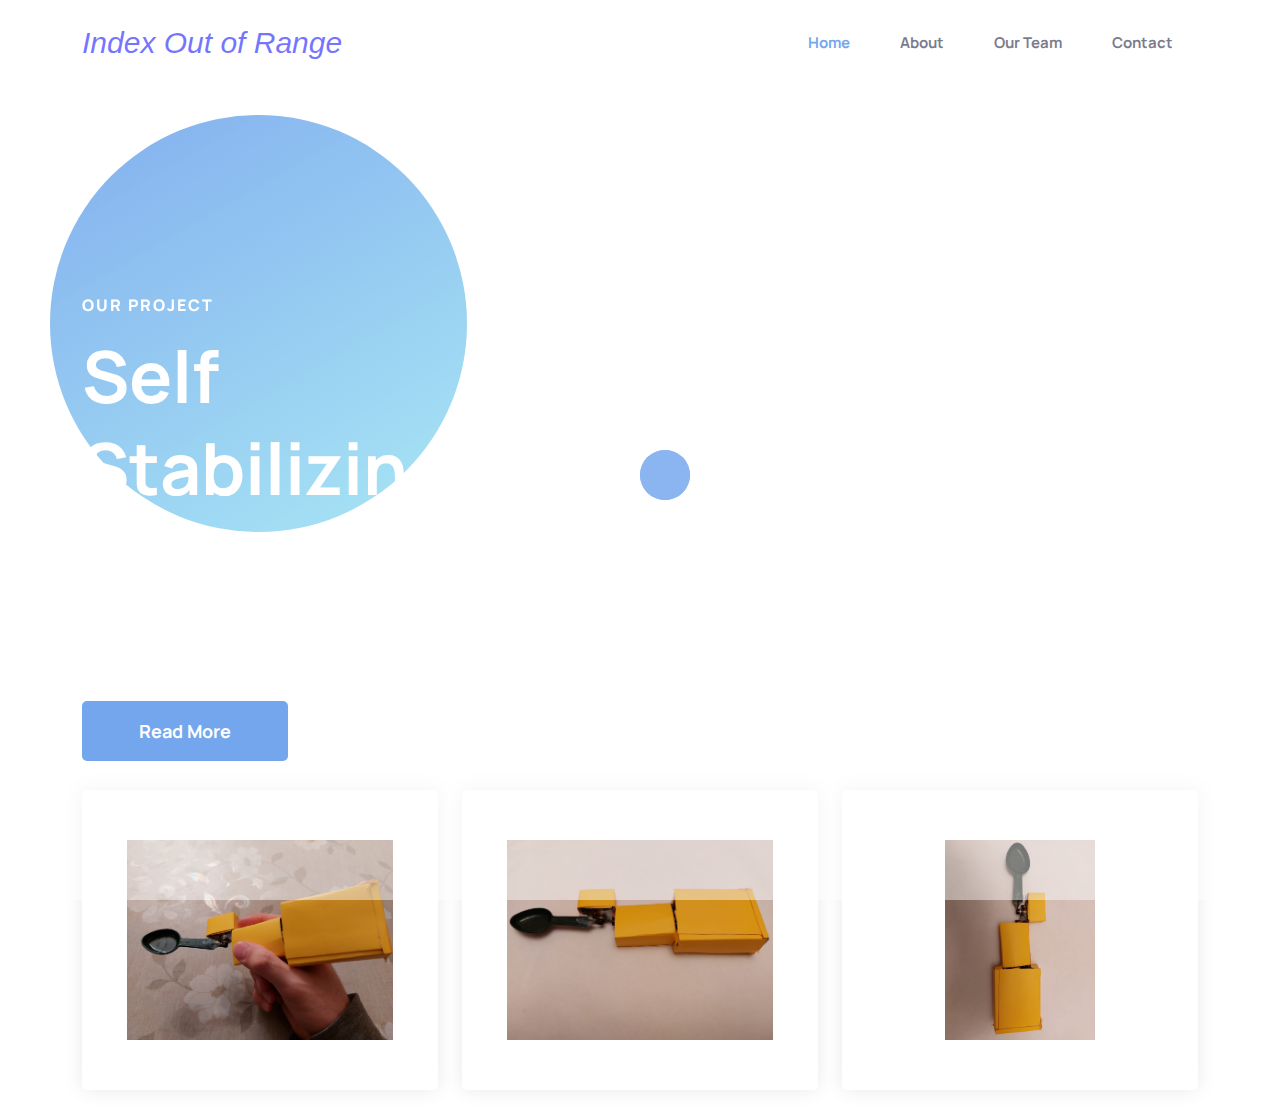
==== commit 40ca2cd1: "Change Title" ====
--- a/index.html
+++ b/index.html
@@ -2,21 +2,16 @@
 <html class="no-js" lang="en">
 
 
-<!-- Mirrored from thepixelcurve.com/html/techmax/techmax/index.html by HTTrack Website Copier/3.x [XR&CO'2014], Fri, 24 Dec 2021 19:27:45 GMT -->
 <head>
     <meta charset="utf-8">
     <meta http-equiv="x-ua-compatible" content="ie=edge">
-    <title>Techmax - Technology IT Solutions Consultancy HTML5 Template</title>
+    <title>Robotics</title>
     <meta name="robots" content="noindex, follow" />
     <meta name="description" content="">
     <meta name="viewport" content="width=device-width, initial-scale=1, shrink-to-fit=no">
-    <!-- Favicon -->
     <link rel="shortcut icon" type="image/x-icon" href="assets/images/favicon.png">
 
-    <!-- CSS
-	============================================ -->
-
-    <!-- Icon Font CSS -->
+
     <link rel="stylesheet" href="assets/css/plugins/all.min.css">
     <link rel="stylesheet" href="assets/css/plugins/flaticon.css">
 
@@ -30,9 +25,6 @@
     <link rel="stylesheet" href="assets/css/style.css">
 
 
-    <!--====== Use the minified version files listed below for better performance and remove the files listed above ======-->
-    <!-- <link rel="stylesheet" href="assets/css/vendor/plugins.min.css">
-    <link rel="stylesheet" href="assets/css/style.min.css"> -->
 
 </head>
 
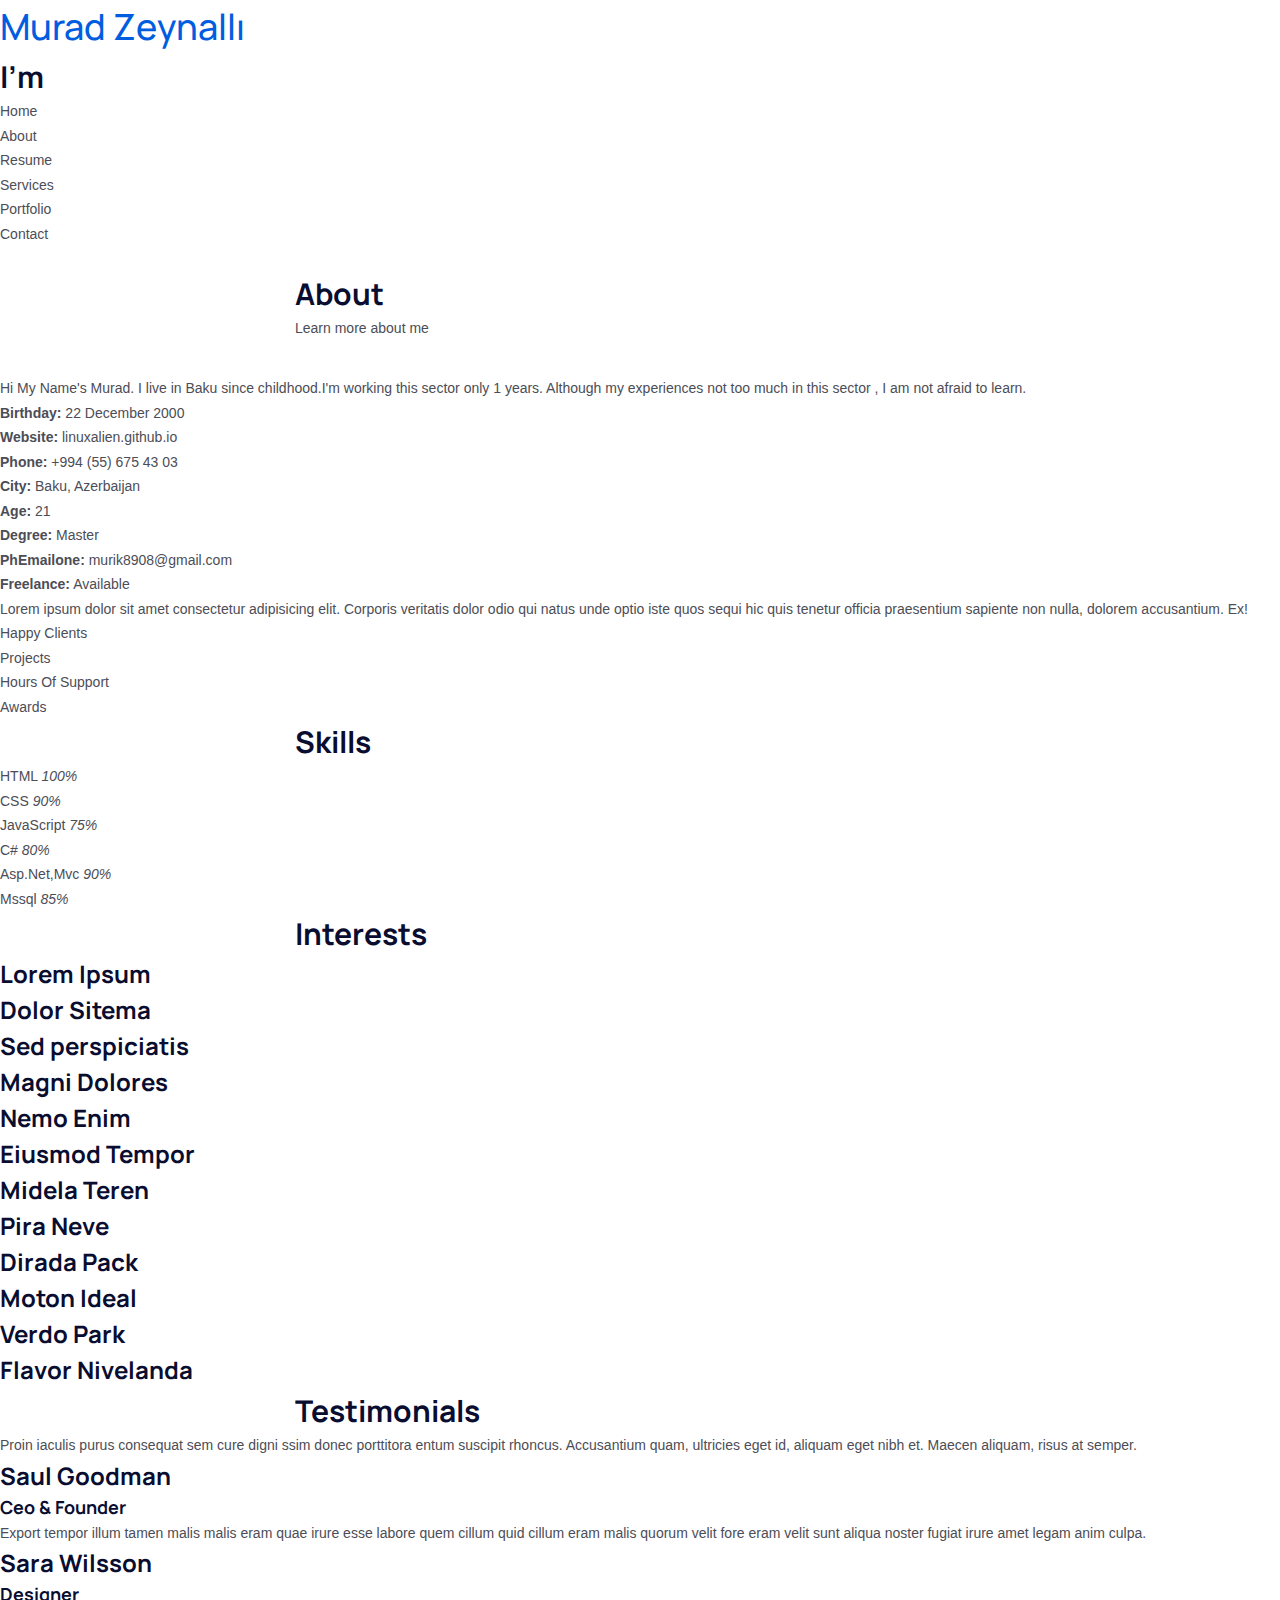
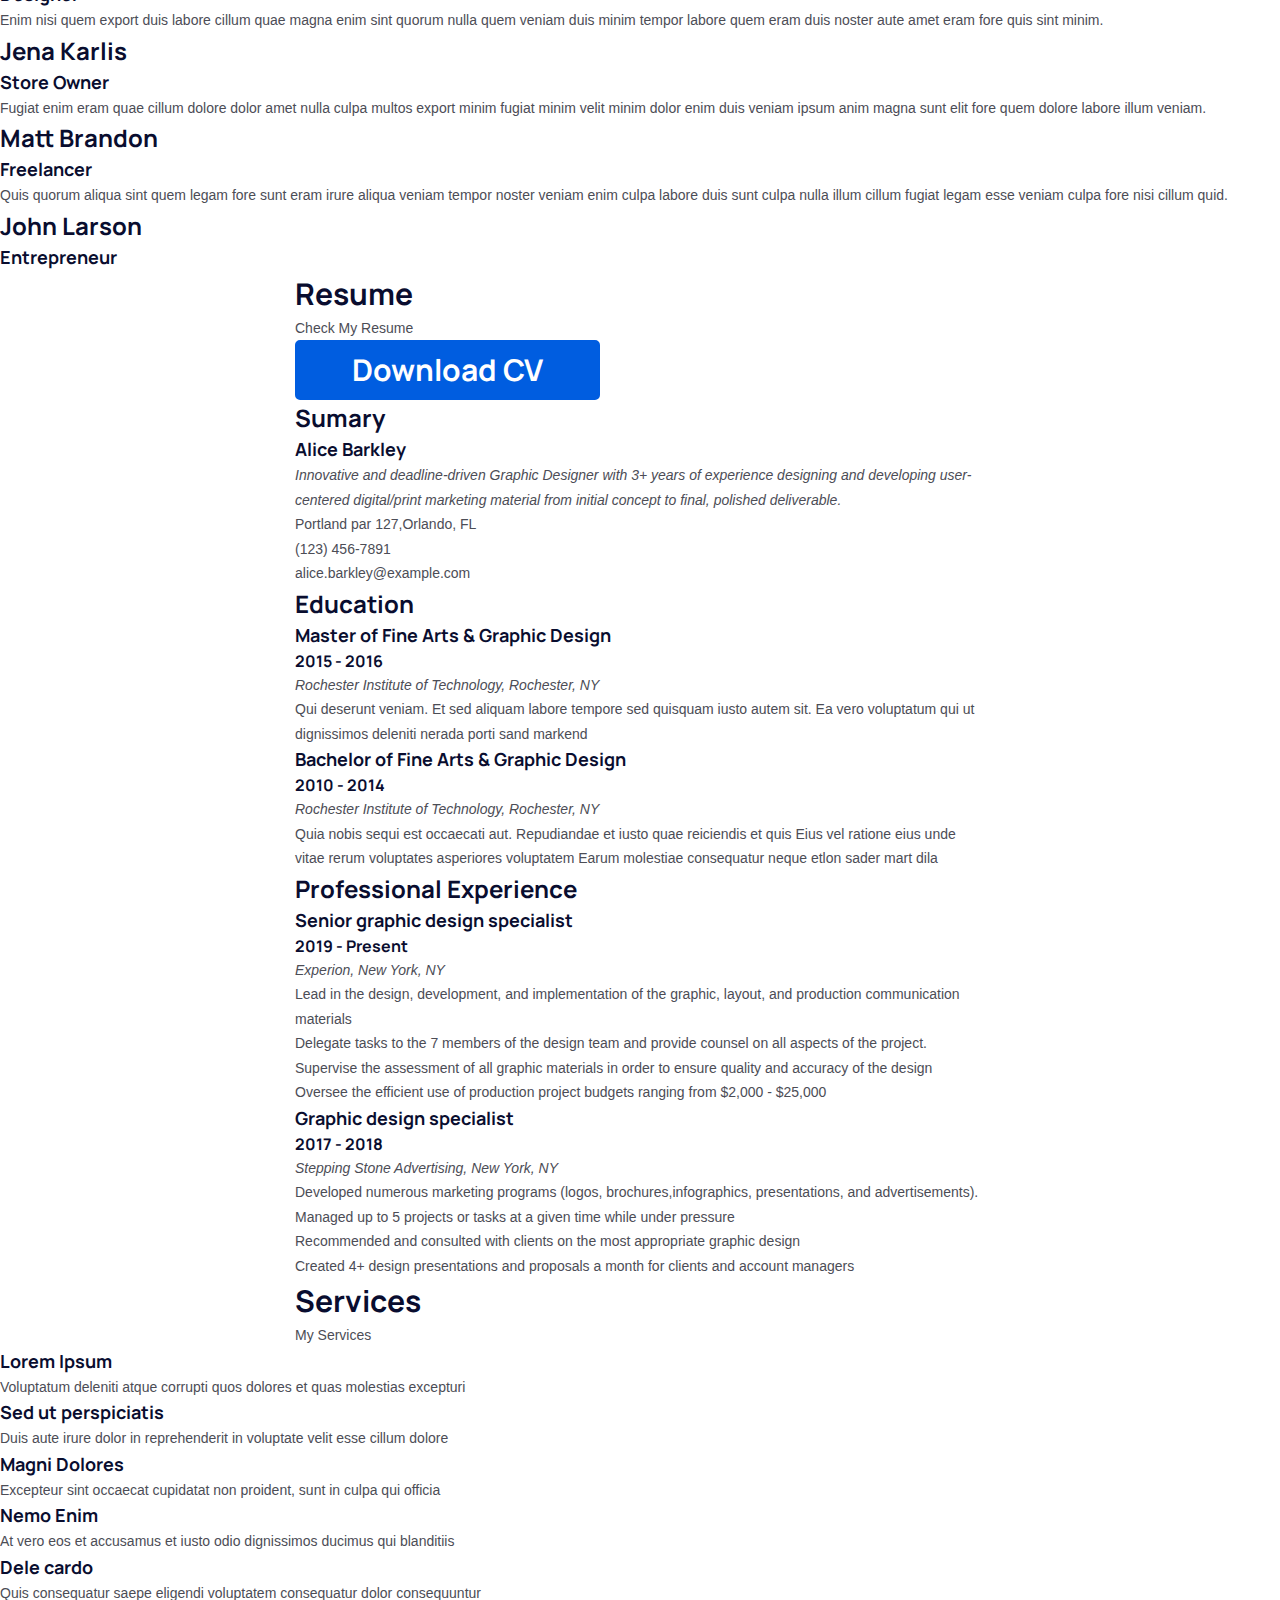
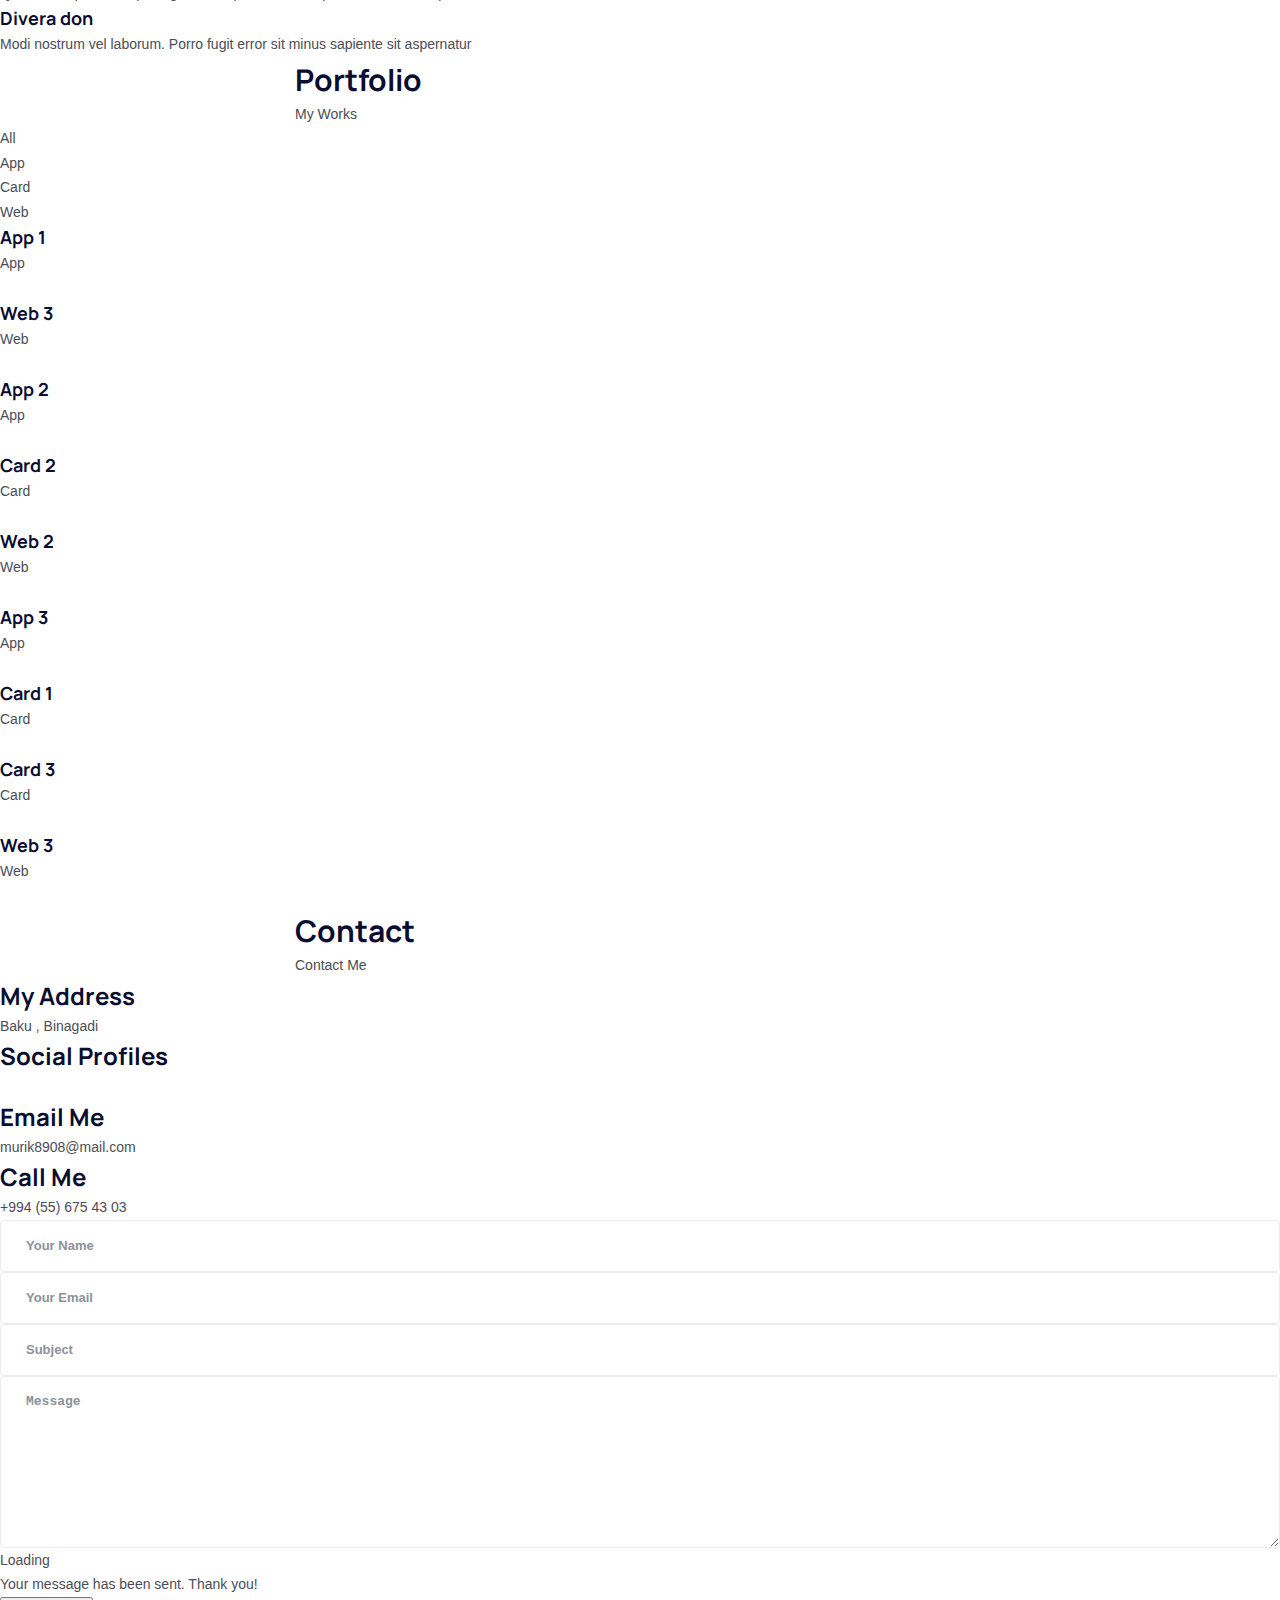
==== commit f35a62fd: "Update index.html" ====
--- a/index.html
+++ b/index.html
@@ -1,218 +1,768 @@
-<!doctype html>
-<html class="no-js" lang="en">
-
+<html lang="en">
 
 <head>
-    <meta charset="utf-8">
-    <meta http-equiv="x-ua-compatible" content="ie=edge">
-    <title>Robotics</title>
-    <meta name="robots" content="noindex, follow" />
-    <meta name="description" content="">
-    <meta name="viewport" content="width=device-width, initial-scale=1, shrink-to-fit=no">
-    <link rel="shortcut icon" type="image/x-icon" href="assets/images/favicon.png">
-
-
-    <link rel="stylesheet" href="assets/css/plugins/all.min.css">
-    <link rel="stylesheet" href="assets/css/plugins/flaticon.css">
-
-    <!-- Plugins CSS -->
-    <link rel="stylesheet" href="assets/css/plugins/bootstrap.min.css">
-    <link rel="stylesheet" href="assets/css/plugins/swiper-bundle.min.css">
-    <link rel="stylesheet" href="assets/css/plugins/aos.css">
-    <link rel="stylesheet" href="assets/css/plugins/magnific-popup.css">
-
-    <!-- Main Style CSS -->
-    <link rel="stylesheet" href="assets/css/style.css">
-
-
-
+  <meta charset="utf-8">
+  <meta content="width=device-width, initial-scale=1.0" name="viewport">
+
+  <title>Personal Portfolio</title>
+  <meta content="" name="description">
+  <meta content="" name="keywords">
+
+  <!-- Favicons -->
+  <link href="assets/img/favicon.png" rel="icon">
+  <link href="assets/img/apple-touch-icon.png" rel="apple-touch-icon">
+
+  <!-- Google Fonts -->
+  <link href="https://fonts.googleapis.com/css?family=Open+Sans:300,300i,400,400i,600,600i,700,700i|Raleway:300,300i,400,400i,500,500i,600,600i,700,700i|Poppins:300,300i,400,400i,500,500i,600,600i,700,700i" rel="stylesheet">
+
+  <!-- Vendor CSS Files -->
+  <link href="assets/vendor/bootstrap/css/bootstrap.min.css" rel="stylesheet">
+  <link href="assets/vendor/bootstrap-icons/bootstrap-icons.css" rel="stylesheet">
+  <link href="assets/vendor/boxicons/css/boxicons.min.css" rel="stylesheet">
+  <link href="assets/vendor/glightbox/css/glightbox.min.css" rel="stylesheet">
+  <link href="assets/vendor/remixicon/remixicon.css" rel="stylesheet">
+  <link href="assets/vendor/swiper/swiper-bundle.min.css" rel="stylesheet">
+
+  <link href="assets/css/style.css" rel="stylesheet">
 </head>
-
 <body>
-
-    <div class="main-wrapper">
-
-
-        <!-- Preloader start -->
-        <div id="preloader">
-            <div class="preloader">
-                <span></span>
-                <span></span>
-            </div>
-        </div>
-        <!-- Preloader End -->
-
-        <!-- Header Start  -->
-        <div id="header" class="section header-section transparent-header">
-            <div class="container">
-
-                <!-- Header Wrap Start  -->
-                <div class="header-wrap">
-
-                    <div class="header-logo">
-                        <a style="font-size: 30px; color: blue;" href="index.html">
-                        
-                        <i>
-                            Index Out of Range
-                        </i>
-                        </a>
-                    </div>
-
-                    <div class="header-menu d-none d-lg-block">
-                        <ul class="main-menu">
-                            <li class="active-menu">
-                                <a href="index.html">Home</a>
-                           
-                            </li>
-                            <li>
-                                <a href="about.html">About</a>
-                            </li>
-                            <li><a href="team.html">Our Team</a>
-                               
-                            </li>
-                           
-                            <li><a href="contact.html">Contact</a></li>
-                        </ul>
-                    </div>
-
-                    <!-- Header Meta Start -->
-          
-
-                </div>
-                <!-- Header Wrap End  -->
-
-            </div>
-        </div>
-        <!-- Header End -->
-
-        <!-- Offcanvas Start-->
-        <div class="offcanvas offcanvas-start" id="offcanvasExample">
-            <div class="offcanvas-header">
-                <!-- Offcanvas Logo Start -->
-                <div class="offcanvas-logo">
-                    <a style="font-size: 30px; color: blue;" href="index.html">
-                        
-                        <i>
-                            Index Out of Range
-                        </i>
-                        </a>
-                </div>
-                <!-- Offcanvas Logo End -->
-                <button type="button" class="close-btn" data-bs-dismiss="offcanvas"><i class="flaticon-close"></i></button>
-            </div>
-
-            <!-- Offcanvas Body Start -->
-            <div class="offcanvas-body">
-                <div class="offcanvas-menu">
-                    <ul class="main-menu">
-                        <li class="active-menu">
-                            <a href="index.html">Home</a>
-                        </li>
-                        <li>
-                            <a href="about.html">Aboute Us</a>
-                        </li>
-                        <li><a href="#">Our Team</a>
-                        </li>
-                        <li><a href="contact.html">Contact</a></li>
-                    </ul>
-                </div>
-            </div>
-            <!-- Offcanvas Body End -->
-        </div>
-        <!-- Offcanvas End -->
-
-
-        <!-- Hero Start -->
-        <div class="section tech-hero-section" style="background-image: url(https://www.intelrealsense.com/wp-content/uploads/2020/04/header_robotic_automation-1024x576.jpg);background-size: cover; background-position: center;">
-            <div class="shape-1"></div>
-            <div class="container">
-                <div class="row">
-                    <div class="col-xl-12">
-                        <!-- Hero Content Start -->
-                        <div class="hero-content" style="width:70%">
-                            <h3 class="sub-title" data-aos-delay="600" data-aos="fade-up">Our Project</h3>
-                            <h2 class="title" style="width: 100%;" data-aos="fade-up" data-aos-delay="700">Self Stabilizing Spoon</h2>
-                            <p data-aos="fade-up" data-aos-delay="800">For Parkinson's Sufferers</p>
-                            <div class="hero-btn" data-aos="fade-up" data-aos-delay="900">
-                                <a class="btn" href="about">Read More</a>
-                            </div>
-                        </div>
-                        <!-- Hero Content End -->
-                    </div>
-                </div>
-            </div>
-        </div>
-        <!-- Hero End -->
-
-        <div class="section service-section text-center">
-            <div class="container">
-                <div class="service-wrap">
-                    <div class="row">
-
-                        <div class="col-lg-4 col-sm-6">
-                            <div class="service-item text-center">
-                               <img style="height:200px;" src="assets/images/sekil1.jpeg" alt="">
-                            </div>
-                        </div>
-
-                        <div class="col-lg-4 col-sm-6">
-                            <div class="service-item text-center">
-                               <img  style="height:200px;" src="assets/images/sekil2.jpeg" alt="">
-                            </div>
-                        </div>
-
-
-                       
-
-
-                        <div class="col-lg-4 col-sm-6">
-                            <div class="service-item text-center">
-                               <img  style="height:200px;"src="assets/images/sekil4.jpeg" alt="">
-                            </div>
-                        </div>
-                        
-                      
-                    </div>
-                </div>
-            </div>
-        </div>
-
-  
-
-
-       
-
-           
-
-        
-
-    <!-- JS
-    ============================================ -->
-    <script src="assets/js/vendor/jquery-1.12.4.min.js"></script>
-    <script src="assets/js/vendor/modernizr-3.11.2.min.js"></script>
-
-    <!-- Bootstrap JS -->
-    <script src="assets/js/plugins/popper.min.js"></script>
-    <script src="assets/js/plugins/bootstrap.min.js"></script>
-
-    <!-- Plugins JS -->
-    <script src="assets/js/plugins/swiper-bundle.min.js"></script>
-    <script src="assets/js/plugins/aos.js"></script>
-    <script src="assets/js/plugins/waypoints.min.js"></script>
-    <script src="assets/js/plugins/back-to-top.js"></script>
-    <script src="assets/js/plugins/jquery.counterup.min.js"></script>
-    <script src="assets/js/plugins/appear.min.js"></script>
-    <script src="assets/js/plugins/jquery.magnific-popup.min.js"></script>
-
-
-    <!--====== Use the minified version files listed below for better performance and remove the files listed above ======-->
-
-
-    <!-- Main JS -->
-    <script src="assets/js/main.js"></script>
+  <div class="loader-container">
+    <div class="loader">
+    </div>
+  </div>
+
+  <header id="header">
+    <div class="container type-container">
+
+      <h1 id="ad" style="width: 100%;"><a href="index.html" style="font-weight: 500; width: 100%;">Murad Zeynallı</a></h1>
+        <div class="container">
+    <h2>I'm <span class="typed-text"></span><span class="cursor">&nbsp;</span></h2>
+  </div>
+      <nav id="navbar" class="navbar">
+        <ul>
+          <li><a class="nav-link active" href="#header">Home</a></li>
+          <li><a class="nav-link" href="#about">About</a></li>
+          <li><a class="nav-link" href="#resume">Resume</a></li>
+          <li><a class="nav-link" href="#services">Services</a></li>
+          <li><a class="nav-link" href="#">Portfolio</a></li>
+          <li><a class="nav-link" href="#contact">Contact</a></li>
+        </ul>
+        <i class="bi bi-list mobile-nav-toggle"></i>
+      </nav><!-- .navbar -->
+
+      <div class="social-links">
+        <a href="https://twitter.com/lhumannl" class="twitter"><i class="bi bi-twitter"></i></a>
+        <a href="https://www.facebook.com/prosta.murad2/" class="facebook"><i class="bi bi-facebook"></i></a>
+        <a href="https://www.instagram.com/muradz_ov/" class="instagram"><i class="bi bi-instagram"></i></a>
+        <a href="https://www.linkedin.com/in/murad-zeynall%C4%B1-072b401bb" class="linkedin"><i class="bi bi-linkedin"></i></a>
+      </div>
+
+    </div>
+  </header>
+  <!-- Messenger Sohbet Eklentisi Code -->
+  <div id="fb-root"></div>
+
+  <!-- Your Sohbet Eklentisi code -->
+  <div id="fb-customer-chat" class="fb-customerchat">
+  </div>
+  <section id="about" class="about">
+
+    <div class="about-me container">
+
+      <div class="section-title">
+        <h2>About</h2>
+        <p>Learn more about me</p>
+      </div>
+
+      <div class="row">
+        <div class="col-lg-4" data-aos="fade-right">
+          <img src="assets/img/user.jpg" class="img-fluid" alt="">
+        </div>
+        <div class="col-lg-8 pt-4 pt-lg-0 content" data-aos="fade-left">
+          <h3 style="color: white !important;">Full Stack Web Developer</h3>
+          <p class="fst-italic">
+            Hi My Name's Murad. I live in Baku since childhood.I'm working this sector only 1 years. Although my experiences not too much in this sector , I am not afraid to learn.
+          </p>
+          <div class="row">
+            <div class="col-lg-6">
+              <ul>
+                <li><i class="bi bi-chevron-right"></i> <strong>Birthday:</strong> <span>22 December 2000</span></li>
+                <li><i class="bi bi-chevron-right"></i> <strong>Website:</strong> <span>linuxalien.github.io</span></li>
+                <li><i class="bi bi-chevron-right"></i> <strong>Phone:</strong> <span>+994 (55) 675 43 03</span></li>
+                <li><i class="bi bi-chevron-right"></i> <strong>City:</strong> <span>Baku, Azerbaijan</span></li>
+              </ul>
+            </div>
+            <div class="col-lg-6">
+              <ul>
+                <li><i class="bi bi-chevron-right"></i> <strong>Age:</strong> <span>21</span></li>
+                <li><i class="bi bi-chevron-right"></i> <strong>Degree:</strong> <span>Master</span></li>
+                <li><i class="bi bi-chevron-right"></i> <strong>PhEmailone:</strong> <span>murik8908@gmail.com</span></li>
+                <li><i class="bi bi-chevron-right"></i> <strong>Freelance:</strong> <span>Available</span></li>
+              </ul>
+            </div>
+          </div>
+          <p>
+            Lorem ipsum dolor sit amet consectetur adipisicing elit. Corporis veritatis dolor odio qui natus unde optio iste quos sequi hic quis tenetur officia praesentium sapiente non nulla, dolorem accusantium. Ex!
+          </p>
+        </div>
+      </div>
+
+    </div><!-- End About Me -->
+
+    <!-- ======= Counts ======= -->
+    <div class="counts container">
+
+      <div class="row">
+
+        <div class="col-lg-3 col-md-6">
+          <div class="count-box">
+            <i class="bi bi-emoji-smile"></i>
+            <span data-purecounter-start="0" data-purecounter-end="232" data-purecounter-duration="1" class="purecounter"></span>
+            <p>Happy Clients</p>
+          </div>
+        </div>
+
+        <div class="col-lg-3 col-md-6 mt-5 mt-md-0">
+          <div class="count-box">
+            <i class="bi bi-journal-richtext"></i>
+            <span data-purecounter-start="0" data-purecounter-end="521" data-purecounter-duration="1" class="purecounter"></span>
+            <p>Projects</p>
+          </div>
+        </div>
+
+        <div class="col-lg-3 col-md-6 mt-5 mt-lg-0">
+          <div class="count-box">
+            <i class="bi bi-headset"></i>
+            <span data-purecounter-start="0" data-purecounter-end="1463" data-purecounter-duration="1" class="purecounter"></span>
+            <p>Hours Of Support</p>
+          </div>
+        </div>
+
+        <div class="col-lg-3 col-md-6 mt-5 mt-lg-0">
+          <div class="count-box">
+            <i class="bi bi-award"></i>
+            <span data-purecounter-start="0" data-purecounter-end="24" data-purecounter-duration="1" class="purecounter"></span>
+            <p>Awards</p>
+          </div>
+        </div>
+
+      </div>
+
+    </div><!-- End Counts -->
+
+    <!-- ======= Skills  ======= -->
+    <div class="skills container">
+
+      <div class="section-title">
+        <h2>Skills</h2>
+      </div>
+
+      <div class="row skills-content">
+
+        <div class="col-lg-6">
+
+          <div class="progress">
+            <span class="skill">HTML <i class="val">100%</i></span>
+            <div class="progress-bar-wrap">
+              <div class="progress-bar" role="progressbar" aria-valuenow="100" aria-valuemin="0" aria-valuemax="100"></div>
+            </div>
+          </div>
+
+          <div class="progress">
+            <span class="skill">CSS <i class="val">90%</i></span>
+            <div class="progress-bar-wrap">
+              <div class="progress-bar" role="progressbar" aria-valuenow="90" aria-valuemin="0" aria-valuemax="100"></div>
+            </div>
+          </div>
+
+          <div class="progress">
+            <span class="skill">JavaScript <i class="val">75%</i></span>
+            <div class="progress-bar-wrap">
+              <div class="progress-bar" role="progressbar" aria-valuenow="75" aria-valuemin="0" aria-valuemax="100"></div>
+            </div>
+          </div>
+
+        </div>
+
+        <div class="col-lg-6">
+
+          <div class="progress">
+            <span class="skill">C# <i class="val">80%</i></span>
+            <div class="progress-bar-wrap">
+              <div class="progress-bar" role="progressbar" aria-valuenow="80" aria-valuemin="0" aria-valuemax="100"></div>
+            </div>
+          </div>
+
+          <div class="progress">
+            <span class="skill">Asp.Net,Mvc <i class="val">90%</i></span>
+            <div class="progress-bar-wrap">
+              <div class="progress-bar" role="progressbar" aria-valuenow="90" aria-valuemin="0" aria-valuemax="100"></div>
+            </div>
+          </div>
+
+          <div class="progress">
+            <span class="skill">Mssql <i class="val">85%</i></span>
+            <div class="progress-bar-wrap">
+              <div class="progress-bar" role="progressbar" aria-valuenow="85" aria-valuemin="0" aria-valuemax="100"></div>
+            </div>
+          </div>
+
+        </div>
+
+      </div>
+
+    </div><!-- End Skills -->
+
+    <!-- ======= Interests ======= -->
+    <div class="interests container">
+
+      <div class="section-title">
+        <h2>Interests</h2>
+      </div>
+
+      <div class="row">
+        <div class="col-lg-3 col-md-4">
+          <div class="icon-box">
+            <i class="ri-store-line" style="color: #ffbb2c;"></i>
+            <h3>Lorem Ipsum</h3>
+          </div>
+        </div>
+        <div class="col-lg-3 col-md-4 mt-4 mt-md-0">
+          <div class="icon-box">
+            <i class="ri-bar-chart-box-line" style="color: #5578ff;"></i>
+            <h3>Dolor Sitema</h3>
+          </div>
+        </div>
+        <div class="col-lg-3 col-md-4 mt-4 mt-md-0">
+          <div class="icon-box">
+            <i class="ri-calendar-todo-line" style="color: #e80368;"></i>
+            <h3>Sed perspiciatis</h3>
+          </div>
+        </div>
+        <div class="col-lg-3 col-md-4 mt-4 mt-lg-0">
+          <div class="icon-box">
+            <i class="ri-paint-brush-line" style="color: #e361ff;"></i>
+            <h3>Magni Dolores</h3>
+          </div>
+        </div>
+        <div class="col-lg-3 col-md-4 mt-4">
+          <div class="icon-box">
+            <i class="ri-database-2-line" style="color: #47aeff;"></i>
+            <h3>Nemo Enim</h3>
+          </div>
+        </div>
+        <div class="col-lg-3 col-md-4 mt-4">
+          <div class="icon-box">
+            <i class="ri-gradienter-line" style="color: #ffa76e;"></i>
+            <h3>Eiusmod Tempor</h3>
+          </div>
+        </div>
+        <div class="col-lg-3 col-md-4 mt-4">
+          <div class="icon-box">
+            <i class="ri-file-list-3-line" style="color: #11dbcf;"></i>
+            <h3>Midela Teren</h3>
+          </div>
+        </div>
+        <div class="col-lg-3 col-md-4 mt-4">
+          <div class="icon-box">
+            <i class="ri-price-tag-2-line" style="color: #4233ff;"></i>
+            <h3>Pira Neve</h3>
+          </div>
+        </div>
+        <div class="col-lg-3 col-md-4 mt-4">
+          <div class="icon-box">
+            <i class="ri-anchor-line" style="color: #b2904f;"></i>
+            <h3>Dirada Pack</h3>
+          </div>
+        </div>
+        <div class="col-lg-3 col-md-4 mt-4">
+          <div class="icon-box">
+            <i class="ri-disc-line" style="color: #b20969;"></i>
+            <h3>Moton Ideal</h3>
+          </div>
+        </div>
+        <div class="col-lg-3 col-md-4 mt-4">
+          <div class="icon-box">
+            <i class="ri-base-station-line" style="color: #ff5828;"></i>
+            <h3>Verdo Park</h3>
+          </div>
+        </div>
+        <div class="col-lg-3 col-md-4 mt-4">
+          <div class="icon-box">
+            <i class="ri-fingerprint-line" style="color: #29cc61;"></i>
+            <h3>Flavor Nivelanda</h3>
+          </div>
+        </div>
+      </div>
+
+    </div><!-- End Interests -->
+
+    <!-- ======= Testimonials ======= -->
+    <div class="testimonials container">
+
+      <div class="section-title">
+        <h2>Testimonials</h2>
+      </div>
+
+      <div class="testimonials-slider swiper-container" data-aos="fade-up" data-aos-delay="100">
+        <div class="swiper-wrapper">
+
+          <div class="swiper-slide">
+            <div class="testimonial-item">
+              <p>
+                <i class="bx bxs-quote-alt-left quote-icon-left"></i>
+                Proin iaculis purus consequat sem cure digni ssim donec porttitora entum suscipit rhoncus. Accusantium quam, ultricies eget id, aliquam eget nibh et. Maecen aliquam, risus at semper.
+                <i class="bx bxs-quote-alt-right quote-icon-right"></i>
+              </p>
+              <img src="assets/img/testimonials/testimonials-1.jpg" class="testimonial-img" alt="">
+              <h3>Saul Goodman</h3>
+              <h4>Ceo &amp; Founder</h4>
+            </div>
+          </div><!-- End testimonial item -->
+
+          <div class="swiper-slide">
+            <div class="testimonial-item">
+              <p>
+                <i class="bx bxs-quote-alt-left quote-icon-left"></i>
+                Export tempor illum tamen malis malis eram quae irure esse labore quem cillum quid cillum eram malis quorum velit fore eram velit sunt aliqua noster fugiat irure amet legam anim culpa.
+                <i class="bx bxs-quote-alt-right quote-icon-right"></i>
+              </p>
+              <img src="assets/img/testimonials/testimonials-2.jpg" class="testimonial-img" alt="">
+              <h3>Sara Wilsson</h3>
+              <h4>Designer</h4>
+            </div>
+          </div><!-- End testimonial item -->
+
+          <div class="swiper-slide">
+            <div class="testimonial-item">
+              <p>
+                <i class="bx bxs-quote-alt-left quote-icon-left"></i>
+                Enim nisi quem export duis labore cillum quae magna enim sint quorum nulla quem veniam duis minim tempor labore quem eram duis noster aute amet eram fore quis sint minim.
+                <i class="bx bxs-quote-alt-right quote-icon-right"></i>
+              </p>
+              <img src="assets/img/testimonials/testimonials-3.jpg" class="testimonial-img" alt="">
+              <h3>Jena Karlis</h3>
+              <h4>Store Owner</h4>
+            </div>
+          </div><!-- End testimonial item -->
+
+          <div class="swiper-slide">
+            <div class="testimonial-item">
+              <p>
+                <i class="bx bxs-quote-alt-left quote-icon-left"></i>
+                Fugiat enim eram quae cillum dolore dolor amet nulla culpa multos export minim fugiat minim velit minim dolor enim duis veniam ipsum anim magna sunt elit fore quem dolore labore illum veniam.
+                <i class="bx bxs-quote-alt-right quote-icon-right"></i>
+              </p>
+              <img src="assets/img/testimonials/testimonials-4.jpg" class="testimonial-img" alt="">
+              <h3>Matt Brandon</h3>
+              <h4>Freelancer</h4>
+            </div>
+          </div><!-- End testimonial item -->
+
+          <div class="swiper-slide">
+            <div class="testimonial-item">
+              <p>
+                <i class="bx bxs-quote-alt-left quote-icon-left"></i>
+                Quis quorum aliqua sint quem legam fore sunt eram irure aliqua veniam tempor noster veniam enim culpa labore duis sunt culpa nulla illum cillum fugiat legam esse veniam culpa fore nisi cillum quid.
+                <i class="bx bxs-quote-alt-right quote-icon-right"></i>
+              </p>
+              <img src="assets/img/testimonials/testimonials-5.jpg" class="testimonial-img" alt="">
+              <h3>John Larson</h3>
+              <h4>Entrepreneur</h4>
+            </div>
+          </div><!-- End testimonial item -->
+
+        </div>
+        <div class="swiper-pagination"></div>
+      </div>
+
+      <div class="owl-carousel testimonials-carousel">
+
+      </div>
+
+    </div><!-- End Testimonials  -->
+
+  </section><!-- End About Section -->
+
+  <!-- ======= Resume Section ======= -->
+  <section id="resume" class="resume">
+    <div class="container">
+
+      <div class="section-title">
+        <h2>Resume</h2>
+        <p>Check My Resume</p>
+        <div class="d-block d-sm-flex align-items-center text-light d-flex resume-item">
+          <a class="btn content-download button-main button-scheme" href="https://download1472.mediafire.com/nddcr0kz02bg/y02m1iqhxt2ga2q/Murad+Zeynalli.pdf" role="button" style="color:white !important; font-size: 30px;">Download CV</a>
+      </div>
+      <div class="row">
+        <div class="col-lg-6">
+          <h3 class="resume-title">Sumary</h3>
+          <div class="resume-item pb-0">
+            <h4>Alice Barkley</h4>
+            <p><em>Innovative and deadline-driven Graphic Designer with 3+ years of experience designing and developing user-centered digital/print marketing material from initial concept to final, polished deliverable.</em></p>
+            <p>
+            <ul>
+              <li>Portland par 127,Orlando, FL</li>
+              <li>(123) 456-7891</li>
+              <li>alice.barkley@example.com</li>
+            </ul>
+            </p>
+          </div>
+
+          <h3 class="resume-title">Education</h3>
+          <div class="resume-item">
+            <h4>Master of Fine Arts &amp; Graphic Design</h4>
+            <h5>2015 - 2016</h5>
+            <p><em>Rochester Institute of Technology, Rochester, NY</em></p>
+            <p>Qui deserunt veniam. Et sed aliquam labore tempore sed quisquam iusto autem sit. Ea vero voluptatum qui ut dignissimos deleniti nerada porti sand markend</p>
+          </div>
+          <div class="resume-item">
+            <h4>Bachelor of Fine Arts &amp; Graphic Design</h4>
+            <h5>2010 - 2014</h5>
+            <p><em>Rochester Institute of Technology, Rochester, NY</em></p>
+            <p>Quia nobis sequi est occaecati aut. Repudiandae et iusto quae reiciendis et quis Eius vel ratione eius unde vitae rerum voluptates asperiores voluptatem Earum molestiae consequatur neque etlon sader mart dila</p>
+          </div>
+        </div>
+        <div class="col-lg-6">
+          <h3 class="resume-title">Professional Experience</h3>
+          <div class="resume-item">
+            <h4>Senior graphic design specialist</h4>
+            <h5>2019 - Present</h5>
+            <p><em>Experion, New York, NY </em></p>
+            <p>
+            <ul>
+              <li>Lead in the design, development, and implementation of the graphic, layout, and production communication materials</li>
+              <li>Delegate tasks to the 7 members of the design team and provide counsel on all aspects of the project. </li>
+              <li>Supervise the assessment of all graphic materials in order to ensure quality and accuracy of the design</li>
+              <li>Oversee the efficient use of production project budgets ranging from $2,000 - $25,000</li>
+            </ul>
+            </p>
+          </div>
+          <div class="resume-item">
+            <h4>Graphic design specialist</h4>
+            <h5>2017 - 2018</h5>
+            <p><em>Stepping Stone Advertising, New York, NY</em></p>
+            <p>
+            <ul>
+              <li>Developed numerous marketing programs (logos, brochures,infographics, presentations, and advertisements).</li>
+              <li>Managed up to 5 projects or tasks at a given time while under pressure</li>
+              <li>Recommended and consulted with clients on the most appropriate graphic design</li>
+              <li>Created 4+ design presentations and proposals a month for clients and account managers</li>
+            </ul>
+            </p>
+          </div>
+        </div>
+      </div>
+
+    </div>
+  </section><!-- End Resume Section -->
+
+  <!-- ======= Services Section ======= -->
+  <section id="services" class="services">
+    <div class="container">
+
+      <div class="section-title">
+        <h2>Services</h2>
+        <p>My Services</p>
+      </div>
+
+      <div class="row">
+        <div class="col-lg-4 col-md-6 d-flex align-items-stretch">
+          <div class="icon-box">
+            <div class="icon"><i class="bx bxl-dribbble"></i></div>
+            <h4><a href="">Lorem Ipsum</a></h4>
+            <p>Voluptatum deleniti atque corrupti quos dolores et quas molestias excepturi</p>
+          </div>
+        </div>
+
+        <div class="col-lg-4 col-md-6 d-flex align-items-stretch mt-4 mt-md-0">
+          <div class="icon-box">
+            <div class="icon"><i class="bx bx-file"></i></div>
+            <h4><a href="">Sed ut perspiciatis</a></h4>
+            <p>Duis aute irure dolor in reprehenderit in voluptate velit esse cillum dolore</p>
+          </div>
+        </div>
+
+        <div class="col-lg-4 col-md-6 d-flex align-items-stretch mt-4 mt-lg-0">
+          <div class="icon-box">
+            <div class="icon"><i class="bx bx-tachometer"></i></div>
+            <h4><a href="">Magni Dolores</a></h4>
+            <p>Excepteur sint occaecat cupidatat non proident, sunt in culpa qui officia</p>
+          </div>
+        </div>
+
+        <div class="col-lg-4 col-md-6 d-flex align-items-stretch mt-4">
+          <div class="icon-box">
+            <div class="icon"><i class="bx bx-world"></i></div>
+            <h4><a href="">Nemo Enim</a></h4>
+            <p>At vero eos et accusamus et iusto odio dignissimos ducimus qui blanditiis</p>
+          </div>
+        </div>
+
+        <div class="col-lg-4 col-md-6 d-flex align-items-stretch mt-4">
+          <div class="icon-box">
+            <div class="icon"><i class="bx bx-slideshow"></i></div>
+            <h4><a href="">Dele cardo</a></h4>
+            <p>Quis consequatur saepe eligendi voluptatem consequatur dolor consequuntur</p>
+          </div>
+        </div>
+
+        <div class="col-lg-4 col-md-6 d-flex align-items-stretch mt-4">
+          <div class="icon-box">
+            <div class="icon"><i class="bx bx-arch"></i></div>
+            <h4><a href="">Divera don</a></h4>
+            <p>Modi nostrum vel laborum. Porro fugit error sit minus sapiente sit aspernatur</p>
+          </div>
+        </div>
+
+      </div>
+
+    </div>
+  </section><!-- End Services Section -->
+
+  <!-- ======= Portfolio Section ======= -->
+  <section id="portfolio" class="portfolio">
+    <div class="container">
+
+      <div class="section-title">
+        <h2>Portfolio</h2>
+        <p>My Works</p>
+      </div>
+
+      <div class="row">
+        <div class="col-lg-12 d-flex justify-content-center">
+          <ul id="portfolio-flters">
+            <li data-filter="*" class="filter-active">All</li>
+            <li data-filter=".filter-app">App</li>
+            <li data-filter=".filter-card">Card</li>
+            <li data-filter=".filter-web">Web</li>
+          </ul>
+        </div>
+      </div>
+
+      <div class="row portfolio-container">
+
+        <div class="col-lg-4 col-md-6 portfolio-item filter-app">
+          <div class="portfolio-wrap">
+            <img src="assets/img/portfolio/portfolio-1.jpg" class="img-fluid" alt="">
+            <div class="portfolio-info">
+              <h4>App 1</h4>
+              <p>App</p>
+              <div class="portfolio-links">
+                <a href="assets/img/portfolio/portfolio-1.jpg" data-gallery="portfolioGallery" class="portfolio-lightbox" title="App 1"><i class="bx bx-plus"></i></a>
+                <a href="portfolio-details.html" data-gallery="portfolioDetailsGallery" data-glightbox="type: external" class="portfolio-details-lightbox" title="Portfolio Details"><i class="bx bx-link"></i></a>
+              </div>
+            </div>
+          </div>
+        </div>
+
+        <div class="col-lg-4 col-md-6 portfolio-item filter-web">
+          <div class="portfolio-wrap">
+            <img src="assets/img/portfolio/portfolio-2.jpg" class="img-fluid" alt="">
+            <div class="portfolio-info">
+              <h4>Web 3</h4>
+              <p>Web</p>
+              <div class="portfolio-links">
+                <a href="assets/img/portfolio/portfolio-2.jpg" data-gallery="portfolioGallery" class="portfolio-lightbox" title="Web 3"><i class="bx bx-plus"></i></a>
+                <a href="portfolio-details.html" data-gallery="portfolioDetailsGallery" data-glightbox="type: external" class="portfolio-details-lightbox" title="Portfolio Details"><i class="bx bx-link"></i></a>
+              </div>
+            </div>
+          </div>
+        </div>
+
+        <div class="col-lg-4 col-md-6 portfolio-item filter-app">
+          <div class="portfolio-wrap">
+            <img src="assets/img/portfolio/portfolio-3.jpg" class="img-fluid" alt="">
+            <div class="portfolio-info">
+              <h4>App 2</h4>
+              <p>App</p>
+              <div class="portfolio-links">
+                <a href="assets/img/portfolio/portfolio-3.jpg" data-gallery="portfolioGallery" class="portfolio-lightbox" title="App 2"><i class="bx bx-plus"></i></a>
+                <a href="portfolio-details.html" data-gallery="portfolioDetailsGallery" data-glightbox="type: external" class="portfolio-details-lightbox" title="Portfolio Details"><i class="bx bx-link"></i></a>
+              </div>
+            </div>
+          </div>
+        </div>
+
+        <div class="col-lg-4 col-md-6 portfolio-item filter-card">
+          <div class="portfolio-wrap">
+            <img src="assets/img/portfolio/portfolio-4.jpg" class="img-fluid" alt="">
+            <div class="portfolio-info">
+              <h4>Card 2</h4>
+              <p>Card</p>
+              <div class="portfolio-links">
+                <a href="assets/img/portfolio/portfolio-4.jpg" data-gallery="portfolioGallery" class="portfolio-lightbox" title="Card 2"><i class="bx bx-plus"></i></a>
+                <a href="portfolio-details.html" data-gallery="portfolioDetailsGallery" data-glightbox="type: external" class="portfolio-details-lightbox" title="Portfolio Details"><i class="bx bx-link"></i></a>
+              </div>
+            </div>
+          </div>
+        </div>
+
+        <div class="col-lg-4 col-md-6 portfolio-item filter-web">
+          <div class="portfolio-wrap">
+            <img src="assets/img/portfolio/portfolio-5.jpg" class="img-fluid" alt="">
+            <div class="portfolio-info">
+              <h4>Web 2</h4>
+              <p>Web</p>
+              <div class="portfolio-links">
+                <a href="assets/img/portfolio/portfolio-5.jpg" data-gallery="portfolioGallery" class="portfolio-lightbox" title="Web 2"><i class="bx bx-plus"></i></a>
+                <a href="portfolio-details.html" data-gallery="portfolioDetailsGallery" data-glightbox="type: external" class="portfolio-details-lightbox" title="Portfolio Details"><i class="bx bx-link"></i></a>
+              </div>
+            </div>
+          </div>
+        </div>
+
+        <div class="col-lg-4 col-md-6 portfolio-item filter-app">
+          <div class="portfolio-wrap">
+            <img src="assets/img/portfolio/portfolio-6.jpg" class="img-fluid" alt="">
+            <div class="portfolio-info">
+              <h4>App 3</h4>
+              <p>App</p>
+              <div class="portfolio-links">
+                <a href="assets/img/portfolio/portfolio-6.jpg" data-gallery="portfolioGallery" class="portfolio-lightbox" title="App 3"><i class="bx bx-plus"></i></a>
+                <a href="portfolio-details.html" data-gallery="portfolioDetailsGallery" data-glightbox="type: external" class="portfolio-details-lightbox" title="Portfolio Details"><i class="bx bx-link"></i></a>
+              </div>
+            </div>
+          </div>
+        </div>
+
+        <div class="col-lg-4 col-md-6 portfolio-item filter-card">
+          <div class="portfolio-wrap">
+            <img src="assets/img/portfolio/portfolio-7.jpg" class="img-fluid" alt="">
+            <div class="portfolio-info">
+              <h4>Card 1</h4>
+              <p>Card</p>
+              <div class="portfolio-links">
+                <a href="assets/img/portfolio/portfolio-7.jpg" data-gallery="portfolioGallery" class="portfolio-lightbox" title="Card 1"><i class="bx bx-plus"></i></a>
+                <a href="portfolio-details.html" data-gallery="portfolioDetailsGallery" data-glightbox="type: external" class="portfolio-details-lightbox" title="Portfolio Details"><i class="bx bx-link"></i></a>
+              </div>
+            </div>
+          </div>
+        </div>
+
+        <div class="col-lg-4 col-md-6 portfolio-item filter-card">
+          <div class="portfolio-wrap">
+            <img src="assets/img/portfolio/portfolio-8.jpg" class="img-fluid" alt="">
+            <div class="portfolio-info">
+              <h4>Card 3</h4>
+              <p>Card</p>
+              <div class="portfolio-links">
+                <a href="assets/img/portfolio/portfolio-8.jpg" data-gallery="portfolioGallery" class="portfolio-lightbox" title="Card 3"><i class="bx bx-plus"></i></a>
+                <a href="portfolio-details.html" data-gallery="portfolioDetailsGallery" data-glightbox="type: external" class="portfolio-details-lightbox" title="Portfolio Details"><i class="bx bx-link"></i></a>
+              </div>
+            </div>
+          </div>
+        </div>
+
+        <div class="col-lg-4 col-md-6 portfolio-item filter-web">
+          <div class="portfolio-wrap">
+            <img src="assets/img/portfolio/portfolio-9.jpg" class="img-fluid" alt="">
+            <div class="portfolio-info">
+              <h4>Web 3</h4>
+              <p>Web</p>
+              <div class="portfolio-links">
+                <a href="assets/img/portfolio/portfolio-9.jpg" data-gallery="portfolioGallery" class="portfolio-lightbox" title="Web 3"><i class="bx bx-plus"></i></a>
+                <a href="portfolio-details.html" data-gallery="portfolioDetailsGallery" data-glightbox="type: external" class="portfolio-details-lightbox" title="Portfolio Details"><i class="bx bx-link"></i></a>
+              </div>
+            </div>
+          </div>
+        </div>
+
+      </div>
+
+    </div>
+  </section><!-- End Portfolio Section -->
+
+  <!-- ======= Contact Section ======= -->
+  <section id="contact" class="contact">
+    <div class="container">
+
+      <div class="section-title">
+        <h2>Contact</h2>
+        <p>Contact Me</p>
+      </div>
+
+      <div class="row mt-2">
+
+        <div class="col-md-6 d-flex align-items-stretch">
+          <div class="info-box">
+            <i class="bx bx-map"></i>
+            <h3>My Address</h3>
+            <p>Baku , Binagadi</p>
+          </div>
+        </div>
+
+        <div class="col-md-6 mt-4 mt-md-0 d-flex align-items-stretch">
+          <div class="info-box">
+            <i class="bx bx-share-alt"></i>
+            <h3>Social Profiles</h3>
+            <div class="social-links">
+              <a href="#" class="twitter"><i class="bi bi-twitter"></i></a>
+              <a href="#" class="facebook"><i class="bi bi-facebook"></i></a>
+              <a href="#" class="instagram"><i class="bi bi-instagram"></i></a>
+              <a href="#" class="google-plus"><i class="bi bi-skype"></i></a>
+              <a href="#" class="linkedin"><i class="bi bi-linkedin"></i></a>
+            </div>
+          </div>
+        </div>
+
+        <div class="col-md-6 mt-4 d-flex align-items-stretch">
+          <div class="info-box">
+            <i class="bx bx-envelope"></i>
+            <h3>Email Me</h3>
+            <p>murik8908@mail.com</p>
+          </div>
+        </div>
+        <div class="col-md-6 mt-4 d-flex align-items-stretch">
+          <div class="info-box">
+            <i class="bx bx-phone-call"></i>
+            <h3>Call Me</h3>
+            <p>+994 (55) 675 43 03</p>
+          </div>
+        </div>
+      </div>
+
+      <form action="forms/contact.php" method="post" role="form" class="php-email-form mt-4">
+        <div class="row">
+          <div class="col-md-6 form-group">
+            <input type="text" name="name" class="form-control" id="name" placeholder="Your Name" required>
+          </div>
+          <div class="col-md-6 form-group mt-3 mt-md-0">
+            <input type="email" class="form-control" name="email" id="email" placeholder="Your Email" required>
+          </div>
+        </div>
+        <div class="form-group mt-3">
+          <input type="text" class="form-control" name="subject" id="subject" placeholder="Subject" required>
+        </div>
+        <div class="form-group mt-3">
+          <textarea class="form-control" name="message" rows="5" placeholder="Message" required></textarea>
+        </div>
+        <div class="my-3">
+          <div class="loading">Loading</div>
+          <div class="error-message"></div>
+          <div class="sent-message">Your message has been sent. Thank you!</div>
+        </div>
+        <div class="text-center"><button type="submit">Send Message</button></div>
+      </form>
+
+    </div>
+  </section><!-- End Contact Section -->
+
+
+
+  <!-- Vendor JS Files -->
+  <script src="assets/vendor/bootstrap/js/bootstrap.bundle.min.js"></script>
+  <script src="assets/vendor/glightbox/js/glightbox.min.js"></script>
+  <script src="assets/vendor/isotope-layout/isotope.pkgd.min.js"></script>
+  <script src="assets/vendor/php-email-form/validate.js"></script>
+  <script src="assets/vendor/purecounter/purecounter.js"></script>
+  <script src="assets/vendor/swiper/swiper-bundle.min.js"></script>
+  <script src="assets/vendor/waypoints/noframework.waypoints.js"></script>
+  <!-- Template Main JS File -->
+  <script src="assets/js/jquery.js"></script>
+  <script src="assets/js/custom.js"></script>
+  <script src="assets/js/main.js"></script>
 
 </body>
 
-
-<!-- Mirrored from thepixelcurve.com/html/techmax/techmax/index.html by HTTrack Website Copier/3.x [XR&CO'2014], Fri, 24 Dec 2021 19:28:12 GMT -->
-</html>+</html>
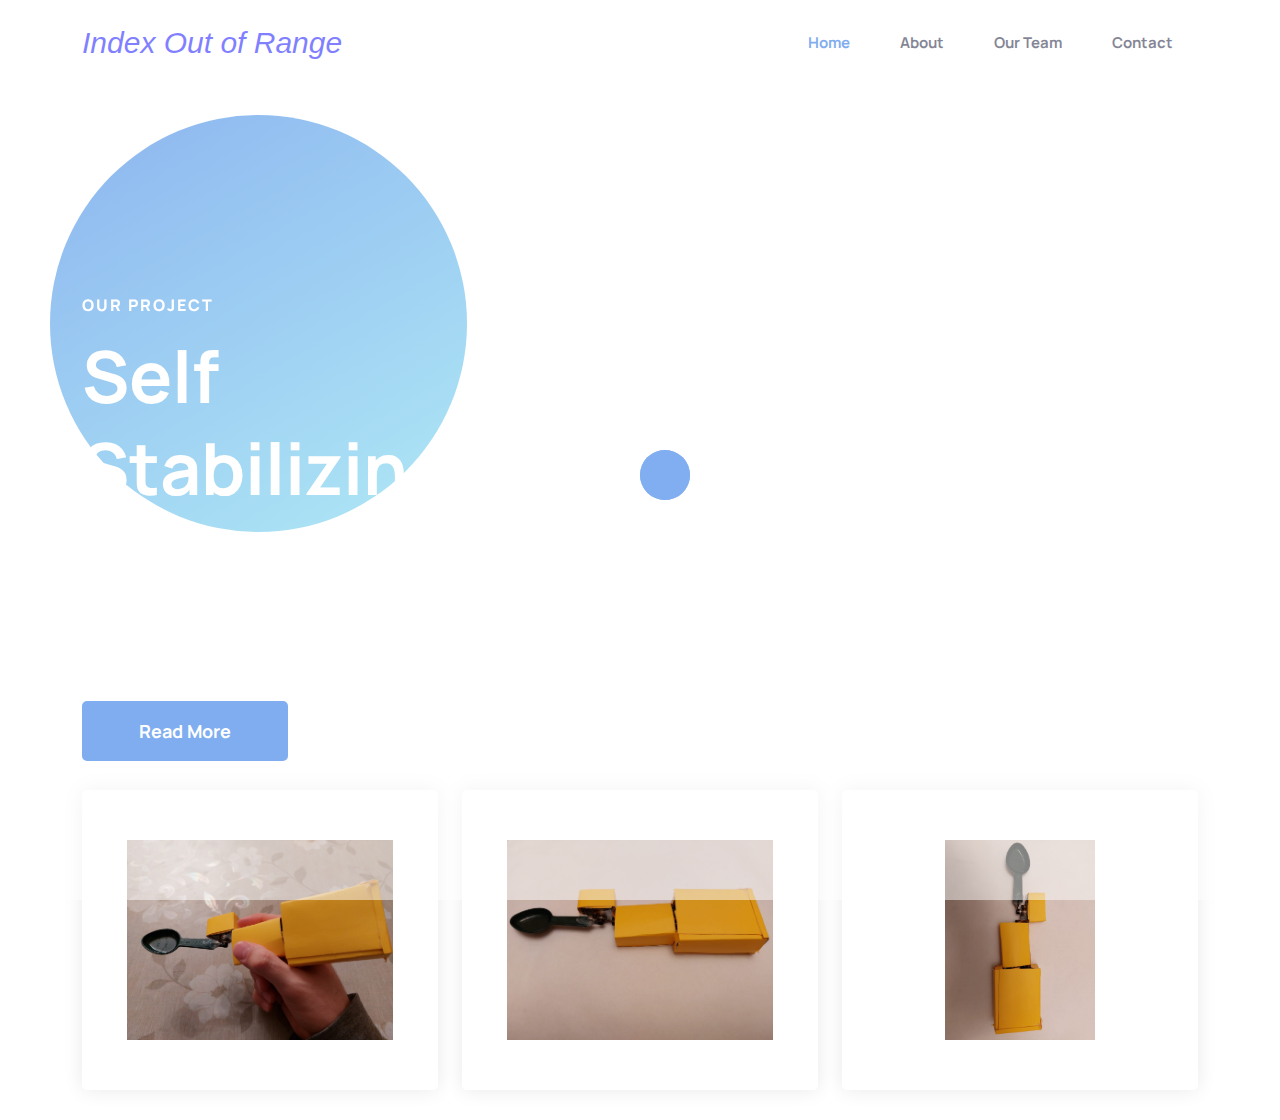
==== commit 7a5fb39c: "Comeback robotics" ====
--- a/index.html
+++ b/index.html
@@ -1,768 +1,226 @@
-<html lang="en">
-
+<!doctype html>
+<html class="no-js" lang="en">
+
+
+<!-- Mirrored from thepixelcurve.com/html/techmax/techmax/index.html by HTTrack Website Copier/3.x [XR&CO'2014], Fri, 24 Dec 2021 19:27:45 GMT -->
 <head>
-  <meta charset="utf-8">
-  <meta content="width=device-width, initial-scale=1.0" name="viewport">
-
-  <title>Personal Portfolio</title>
-  <meta content="" name="description">
-  <meta content="" name="keywords">
-
-  <!-- Favicons -->
-  <link href="assets/img/favicon.png" rel="icon">
-  <link href="assets/img/apple-touch-icon.png" rel="apple-touch-icon">
-
-  <!-- Google Fonts -->
-  <link href="https://fonts.googleapis.com/css?family=Open+Sans:300,300i,400,400i,600,600i,700,700i|Raleway:300,300i,400,400i,500,500i,600,600i,700,700i|Poppins:300,300i,400,400i,500,500i,600,600i,700,700i" rel="stylesheet">
-
-  <!-- Vendor CSS Files -->
-  <link href="assets/vendor/bootstrap/css/bootstrap.min.css" rel="stylesheet">
-  <link href="assets/vendor/bootstrap-icons/bootstrap-icons.css" rel="stylesheet">
-  <link href="assets/vendor/boxicons/css/boxicons.min.css" rel="stylesheet">
-  <link href="assets/vendor/glightbox/css/glightbox.min.css" rel="stylesheet">
-  <link href="assets/vendor/remixicon/remixicon.css" rel="stylesheet">
-  <link href="assets/vendor/swiper/swiper-bundle.min.css" rel="stylesheet">
-
-  <link href="assets/css/style.css" rel="stylesheet">
+    <meta charset="utf-8">
+    <meta http-equiv="x-ua-compatible" content="ie=edge">
+    <title>Robotics</title>
+    <meta name="robots" content="noindex, follow" />
+    <meta name="description" content="">
+    <meta name="viewport" content="width=device-width, initial-scale=1, shrink-to-fit=no">
+    <!-- Favicon -->
+    <link rel="shortcut icon" type="image/x-icon" href="assets/images/favicon.png">
+
+    <!-- CSS
+	============================================ -->
+
+    <!-- Icon Font CSS -->
+    <link rel="stylesheet" href="assets/css/plugins/all.min.css">
+    <link rel="stylesheet" href="assets/css/plugins/flaticon.css">
+
+    <!-- Plugins CSS -->
+    <link rel="stylesheet" href="assets/css/plugins/bootstrap.min.css">
+    <link rel="stylesheet" href="assets/css/plugins/swiper-bundle.min.css">
+    <link rel="stylesheet" href="assets/css/plugins/aos.css">
+    <link rel="stylesheet" href="assets/css/plugins/magnific-popup.css">
+
+    <!-- Main Style CSS -->
+    <link rel="stylesheet" href="assets/css/style.css">
+
+
+    <!--====== Use the minified version files listed below for better performance and remove the files listed above ======-->
+    <!-- <link rel="stylesheet" href="assets/css/vendor/plugins.min.css">
+    <link rel="stylesheet" href="assets/css/style.min.css"> -->
+
 </head>
+
 <body>
-  <div class="loader-container">
-    <div class="loader">
-    </div>
-  </div>
-
-  <header id="header">
-    <div class="container type-container">
-
-      <h1 id="ad" style="width: 100%;"><a href="index.html" style="font-weight: 500; width: 100%;">Murad Zeynallı</a></h1>
-        <div class="container">
-    <h2>I'm <span class="typed-text"></span><span class="cursor">&nbsp;</span></h2>
-  </div>
-      <nav id="navbar" class="navbar">
-        <ul>
-          <li><a class="nav-link active" href="#header">Home</a></li>
-          <li><a class="nav-link" href="#about">About</a></li>
-          <li><a class="nav-link" href="#resume">Resume</a></li>
-          <li><a class="nav-link" href="#services">Services</a></li>
-          <li><a class="nav-link" href="#">Portfolio</a></li>
-          <li><a class="nav-link" href="#contact">Contact</a></li>
-        </ul>
-        <i class="bi bi-list mobile-nav-toggle"></i>
-      </nav><!-- .navbar -->
-
-      <div class="social-links">
-        <a href="https://twitter.com/lhumannl" class="twitter"><i class="bi bi-twitter"></i></a>
-        <a href="https://www.facebook.com/prosta.murad2/" class="facebook"><i class="bi bi-facebook"></i></a>
-        <a href="https://www.instagram.com/muradz_ov/" class="instagram"><i class="bi bi-instagram"></i></a>
-        <a href="https://www.linkedin.com/in/murad-zeynall%C4%B1-072b401bb" class="linkedin"><i class="bi bi-linkedin"></i></a>
-      </div>
-
-    </div>
-  </header>
-  <!-- Messenger Sohbet Eklentisi Code -->
-  <div id="fb-root"></div>
-
-  <!-- Your Sohbet Eklentisi code -->
-  <div id="fb-customer-chat" class="fb-customerchat">
-  </div>
-  <section id="about" class="about">
-
-    <div class="about-me container">
-
-      <div class="section-title">
-        <h2>About</h2>
-        <p>Learn more about me</p>
-      </div>
-
-      <div class="row">
-        <div class="col-lg-4" data-aos="fade-right">
-          <img src="assets/img/user.jpg" class="img-fluid" alt="">
-        </div>
-        <div class="col-lg-8 pt-4 pt-lg-0 content" data-aos="fade-left">
-          <h3 style="color: white !important;">Full Stack Web Developer</h3>
-          <p class="fst-italic">
-            Hi My Name's Murad. I live in Baku since childhood.I'm working this sector only 1 years. Although my experiences not too much in this sector , I am not afraid to learn.
-          </p>
-          <div class="row">
-            <div class="col-lg-6">
-              <ul>
-                <li><i class="bi bi-chevron-right"></i> <strong>Birthday:</strong> <span>22 December 2000</span></li>
-                <li><i class="bi bi-chevron-right"></i> <strong>Website:</strong> <span>linuxalien.github.io</span></li>
-                <li><i class="bi bi-chevron-right"></i> <strong>Phone:</strong> <span>+994 (55) 675 43 03</span></li>
-                <li><i class="bi bi-chevron-right"></i> <strong>City:</strong> <span>Baku, Azerbaijan</span></li>
-              </ul>
-            </div>
-            <div class="col-lg-6">
-              <ul>
-                <li><i class="bi bi-chevron-right"></i> <strong>Age:</strong> <span>21</span></li>
-                <li><i class="bi bi-chevron-right"></i> <strong>Degree:</strong> <span>Master</span></li>
-                <li><i class="bi bi-chevron-right"></i> <strong>PhEmailone:</strong> <span>murik8908@gmail.com</span></li>
-                <li><i class="bi bi-chevron-right"></i> <strong>Freelance:</strong> <span>Available</span></li>
-              </ul>
-            </div>
-          </div>
-          <p>
-            Lorem ipsum dolor sit amet consectetur adipisicing elit. Corporis veritatis dolor odio qui natus unde optio iste quos sequi hic quis tenetur officia praesentium sapiente non nulla, dolorem accusantium. Ex!
-          </p>
-        </div>
-      </div>
-
-    </div><!-- End About Me -->
-
-    <!-- ======= Counts ======= -->
-    <div class="counts container">
-
-      <div class="row">
-
-        <div class="col-lg-3 col-md-6">
-          <div class="count-box">
-            <i class="bi bi-emoji-smile"></i>
-            <span data-purecounter-start="0" data-purecounter-end="232" data-purecounter-duration="1" class="purecounter"></span>
-            <p>Happy Clients</p>
-          </div>
-        </div>
-
-        <div class="col-lg-3 col-md-6 mt-5 mt-md-0">
-          <div class="count-box">
-            <i class="bi bi-journal-richtext"></i>
-            <span data-purecounter-start="0" data-purecounter-end="521" data-purecounter-duration="1" class="purecounter"></span>
-            <p>Projects</p>
-          </div>
-        </div>
-
-        <div class="col-lg-3 col-md-6 mt-5 mt-lg-0">
-          <div class="count-box">
-            <i class="bi bi-headset"></i>
-            <span data-purecounter-start="0" data-purecounter-end="1463" data-purecounter-duration="1" class="purecounter"></span>
-            <p>Hours Of Support</p>
-          </div>
-        </div>
-
-        <div class="col-lg-3 col-md-6 mt-5 mt-lg-0">
-          <div class="count-box">
-            <i class="bi bi-award"></i>
-            <span data-purecounter-start="0" data-purecounter-end="24" data-purecounter-duration="1" class="purecounter"></span>
-            <p>Awards</p>
-          </div>
-        </div>
-
-      </div>
-
-    </div><!-- End Counts -->
-
-    <!-- ======= Skills  ======= -->
-    <div class="skills container">
-
-      <div class="section-title">
-        <h2>Skills</h2>
-      </div>
-
-      <div class="row skills-content">
-
-        <div class="col-lg-6">
-
-          <div class="progress">
-            <span class="skill">HTML <i class="val">100%</i></span>
-            <div class="progress-bar-wrap">
-              <div class="progress-bar" role="progressbar" aria-valuenow="100" aria-valuemin="0" aria-valuemax="100"></div>
-            </div>
-          </div>
-
-          <div class="progress">
-            <span class="skill">CSS <i class="val">90%</i></span>
-            <div class="progress-bar-wrap">
-              <div class="progress-bar" role="progressbar" aria-valuenow="90" aria-valuemin="0" aria-valuemax="100"></div>
-            </div>
-          </div>
-
-          <div class="progress">
-            <span class="skill">JavaScript <i class="val">75%</i></span>
-            <div class="progress-bar-wrap">
-              <div class="progress-bar" role="progressbar" aria-valuenow="75" aria-valuemin="0" aria-valuemax="100"></div>
-            </div>
-          </div>
-
-        </div>
-
-        <div class="col-lg-6">
-
-          <div class="progress">
-            <span class="skill">C# <i class="val">80%</i></span>
-            <div class="progress-bar-wrap">
-              <div class="progress-bar" role="progressbar" aria-valuenow="80" aria-valuemin="0" aria-valuemax="100"></div>
-            </div>
-          </div>
-
-          <div class="progress">
-            <span class="skill">Asp.Net,Mvc <i class="val">90%</i></span>
-            <div class="progress-bar-wrap">
-              <div class="progress-bar" role="progressbar" aria-valuenow="90" aria-valuemin="0" aria-valuemax="100"></div>
-            </div>
-          </div>
-
-          <div class="progress">
-            <span class="skill">Mssql <i class="val">85%</i></span>
-            <div class="progress-bar-wrap">
-              <div class="progress-bar" role="progressbar" aria-valuenow="85" aria-valuemin="0" aria-valuemax="100"></div>
-            </div>
-          </div>
-
-        </div>
-
-      </div>
-
-    </div><!-- End Skills -->
-
-    <!-- ======= Interests ======= -->
-    <div class="interests container">
-
-      <div class="section-title">
-        <h2>Interests</h2>
-      </div>
-
-      <div class="row">
-        <div class="col-lg-3 col-md-4">
-          <div class="icon-box">
-            <i class="ri-store-line" style="color: #ffbb2c;"></i>
-            <h3>Lorem Ipsum</h3>
-          </div>
-        </div>
-        <div class="col-lg-3 col-md-4 mt-4 mt-md-0">
-          <div class="icon-box">
-            <i class="ri-bar-chart-box-line" style="color: #5578ff;"></i>
-            <h3>Dolor Sitema</h3>
-          </div>
-        </div>
-        <div class="col-lg-3 col-md-4 mt-4 mt-md-0">
-          <div class="icon-box">
-            <i class="ri-calendar-todo-line" style="color: #e80368;"></i>
-            <h3>Sed perspiciatis</h3>
-          </div>
-        </div>
-        <div class="col-lg-3 col-md-4 mt-4 mt-lg-0">
-          <div class="icon-box">
-            <i class="ri-paint-brush-line" style="color: #e361ff;"></i>
-            <h3>Magni Dolores</h3>
-          </div>
-        </div>
-        <div class="col-lg-3 col-md-4 mt-4">
-          <div class="icon-box">
-            <i class="ri-database-2-line" style="color: #47aeff;"></i>
-            <h3>Nemo Enim</h3>
-          </div>
-        </div>
-        <div class="col-lg-3 col-md-4 mt-4">
-          <div class="icon-box">
-            <i class="ri-gradienter-line" style="color: #ffa76e;"></i>
-            <h3>Eiusmod Tempor</h3>
-          </div>
-        </div>
-        <div class="col-lg-3 col-md-4 mt-4">
-          <div class="icon-box">
-            <i class="ri-file-list-3-line" style="color: #11dbcf;"></i>
-            <h3>Midela Teren</h3>
-          </div>
-        </div>
-        <div class="col-lg-3 col-md-4 mt-4">
-          <div class="icon-box">
-            <i class="ri-price-tag-2-line" style="color: #4233ff;"></i>
-            <h3>Pira Neve</h3>
-          </div>
-        </div>
-        <div class="col-lg-3 col-md-4 mt-4">
-          <div class="icon-box">
-            <i class="ri-anchor-line" style="color: #b2904f;"></i>
-            <h3>Dirada Pack</h3>
-          </div>
-        </div>
-        <div class="col-lg-3 col-md-4 mt-4">
-          <div class="icon-box">
-            <i class="ri-disc-line" style="color: #b20969;"></i>
-            <h3>Moton Ideal</h3>
-          </div>
-        </div>
-        <div class="col-lg-3 col-md-4 mt-4">
-          <div class="icon-box">
-            <i class="ri-base-station-line" style="color: #ff5828;"></i>
-            <h3>Verdo Park</h3>
-          </div>
-        </div>
-        <div class="col-lg-3 col-md-4 mt-4">
-          <div class="icon-box">
-            <i class="ri-fingerprint-line" style="color: #29cc61;"></i>
-            <h3>Flavor Nivelanda</h3>
-          </div>
-        </div>
-      </div>
-
-    </div><!-- End Interests -->
-
-    <!-- ======= Testimonials ======= -->
-    <div class="testimonials container">
-
-      <div class="section-title">
-        <h2>Testimonials</h2>
-      </div>
-
-      <div class="testimonials-slider swiper-container" data-aos="fade-up" data-aos-delay="100">
-        <div class="swiper-wrapper">
-
-          <div class="swiper-slide">
-            <div class="testimonial-item">
-              <p>
-                <i class="bx bxs-quote-alt-left quote-icon-left"></i>
-                Proin iaculis purus consequat sem cure digni ssim donec porttitora entum suscipit rhoncus. Accusantium quam, ultricies eget id, aliquam eget nibh et. Maecen aliquam, risus at semper.
-                <i class="bx bxs-quote-alt-right quote-icon-right"></i>
-              </p>
-              <img src="assets/img/testimonials/testimonials-1.jpg" class="testimonial-img" alt="">
-              <h3>Saul Goodman</h3>
-              <h4>Ceo &amp; Founder</h4>
-            </div>
-          </div><!-- End testimonial item -->
-
-          <div class="swiper-slide">
-            <div class="testimonial-item">
-              <p>
-                <i class="bx bxs-quote-alt-left quote-icon-left"></i>
-                Export tempor illum tamen malis malis eram quae irure esse labore quem cillum quid cillum eram malis quorum velit fore eram velit sunt aliqua noster fugiat irure amet legam anim culpa.
-                <i class="bx bxs-quote-alt-right quote-icon-right"></i>
-              </p>
-              <img src="assets/img/testimonials/testimonials-2.jpg" class="testimonial-img" alt="">
-              <h3>Sara Wilsson</h3>
-              <h4>Designer</h4>
-            </div>
-          </div><!-- End testimonial item -->
-
-          <div class="swiper-slide">
-            <div class="testimonial-item">
-              <p>
-                <i class="bx bxs-quote-alt-left quote-icon-left"></i>
-                Enim nisi quem export duis labore cillum quae magna enim sint quorum nulla quem veniam duis minim tempor labore quem eram duis noster aute amet eram fore quis sint minim.
-                <i class="bx bxs-quote-alt-right quote-icon-right"></i>
-              </p>
-              <img src="assets/img/testimonials/testimonials-3.jpg" class="testimonial-img" alt="">
-              <h3>Jena Karlis</h3>
-              <h4>Store Owner</h4>
-            </div>
-          </div><!-- End testimonial item -->
-
-          <div class="swiper-slide">
-            <div class="testimonial-item">
-              <p>
-                <i class="bx bxs-quote-alt-left quote-icon-left"></i>
-                Fugiat enim eram quae cillum dolore dolor amet nulla culpa multos export minim fugiat minim velit minim dolor enim duis veniam ipsum anim magna sunt elit fore quem dolore labore illum veniam.
-                <i class="bx bxs-quote-alt-right quote-icon-right"></i>
-              </p>
-              <img src="assets/img/testimonials/testimonials-4.jpg" class="testimonial-img" alt="">
-              <h3>Matt Brandon</h3>
-              <h4>Freelancer</h4>
-            </div>
-          </div><!-- End testimonial item -->
-
-          <div class="swiper-slide">
-            <div class="testimonial-item">
-              <p>
-                <i class="bx bxs-quote-alt-left quote-icon-left"></i>
-                Quis quorum aliqua sint quem legam fore sunt eram irure aliqua veniam tempor noster veniam enim culpa labore duis sunt culpa nulla illum cillum fugiat legam esse veniam culpa fore nisi cillum quid.
-                <i class="bx bxs-quote-alt-right quote-icon-right"></i>
-              </p>
-              <img src="assets/img/testimonials/testimonials-5.jpg" class="testimonial-img" alt="">
-              <h3>John Larson</h3>
-              <h4>Entrepreneur</h4>
-            </div>
-          </div><!-- End testimonial item -->
-
-        </div>
-        <div class="swiper-pagination"></div>
-      </div>
-
-      <div class="owl-carousel testimonials-carousel">
-
-      </div>
-
-    </div><!-- End Testimonials  -->
-
-  </section><!-- End About Section -->
-
-  <!-- ======= Resume Section ======= -->
-  <section id="resume" class="resume">
-    <div class="container">
-
-      <div class="section-title">
-        <h2>Resume</h2>
-        <p>Check My Resume</p>
-        <div class="d-block d-sm-flex align-items-center text-light d-flex resume-item">
-          <a class="btn content-download button-main button-scheme" href="https://download1472.mediafire.com/nddcr0kz02bg/y02m1iqhxt2ga2q/Murad+Zeynalli.pdf" role="button" style="color:white !important; font-size: 30px;">Download CV</a>
-      </div>
-      <div class="row">
-        <div class="col-lg-6">
-          <h3 class="resume-title">Sumary</h3>
-          <div class="resume-item pb-0">
-            <h4>Alice Barkley</h4>
-            <p><em>Innovative and deadline-driven Graphic Designer with 3+ years of experience designing and developing user-centered digital/print marketing material from initial concept to final, polished deliverable.</em></p>
-            <p>
-            <ul>
-              <li>Portland par 127,Orlando, FL</li>
-              <li>(123) 456-7891</li>
-              <li>alice.barkley@example.com</li>
-            </ul>
-            </p>
-          </div>
-
-          <h3 class="resume-title">Education</h3>
-          <div class="resume-item">
-            <h4>Master of Fine Arts &amp; Graphic Design</h4>
-            <h5>2015 - 2016</h5>
-            <p><em>Rochester Institute of Technology, Rochester, NY</em></p>
-            <p>Qui deserunt veniam. Et sed aliquam labore tempore sed quisquam iusto autem sit. Ea vero voluptatum qui ut dignissimos deleniti nerada porti sand markend</p>
-          </div>
-          <div class="resume-item">
-            <h4>Bachelor of Fine Arts &amp; Graphic Design</h4>
-            <h5>2010 - 2014</h5>
-            <p><em>Rochester Institute of Technology, Rochester, NY</em></p>
-            <p>Quia nobis sequi est occaecati aut. Repudiandae et iusto quae reiciendis et quis Eius vel ratione eius unde vitae rerum voluptates asperiores voluptatem Earum molestiae consequatur neque etlon sader mart dila</p>
-          </div>
-        </div>
-        <div class="col-lg-6">
-          <h3 class="resume-title">Professional Experience</h3>
-          <div class="resume-item">
-            <h4>Senior graphic design specialist</h4>
-            <h5>2019 - Present</h5>
-            <p><em>Experion, New York, NY </em></p>
-            <p>
-            <ul>
-              <li>Lead in the design, development, and implementation of the graphic, layout, and production communication materials</li>
-              <li>Delegate tasks to the 7 members of the design team and provide counsel on all aspects of the project. </li>
-              <li>Supervise the assessment of all graphic materials in order to ensure quality and accuracy of the design</li>
-              <li>Oversee the efficient use of production project budgets ranging from $2,000 - $25,000</li>
-            </ul>
-            </p>
-          </div>
-          <div class="resume-item">
-            <h4>Graphic design specialist</h4>
-            <h5>2017 - 2018</h5>
-            <p><em>Stepping Stone Advertising, New York, NY</em></p>
-            <p>
-            <ul>
-              <li>Developed numerous marketing programs (logos, brochures,infographics, presentations, and advertisements).</li>
-              <li>Managed up to 5 projects or tasks at a given time while under pressure</li>
-              <li>Recommended and consulted with clients on the most appropriate graphic design</li>
-              <li>Created 4+ design presentations and proposals a month for clients and account managers</li>
-            </ul>
-            </p>
-          </div>
-        </div>
-      </div>
-
-    </div>
-  </section><!-- End Resume Section -->
-
-  <!-- ======= Services Section ======= -->
-  <section id="services" class="services">
-    <div class="container">
-
-      <div class="section-title">
-        <h2>Services</h2>
-        <p>My Services</p>
-      </div>
-
-      <div class="row">
-        <div class="col-lg-4 col-md-6 d-flex align-items-stretch">
-          <div class="icon-box">
-            <div class="icon"><i class="bx bxl-dribbble"></i></div>
-            <h4><a href="">Lorem Ipsum</a></h4>
-            <p>Voluptatum deleniti atque corrupti quos dolores et quas molestias excepturi</p>
-          </div>
-        </div>
-
-        <div class="col-lg-4 col-md-6 d-flex align-items-stretch mt-4 mt-md-0">
-          <div class="icon-box">
-            <div class="icon"><i class="bx bx-file"></i></div>
-            <h4><a href="">Sed ut perspiciatis</a></h4>
-            <p>Duis aute irure dolor in reprehenderit in voluptate velit esse cillum dolore</p>
-          </div>
-        </div>
-
-        <div class="col-lg-4 col-md-6 d-flex align-items-stretch mt-4 mt-lg-0">
-          <div class="icon-box">
-            <div class="icon"><i class="bx bx-tachometer"></i></div>
-            <h4><a href="">Magni Dolores</a></h4>
-            <p>Excepteur sint occaecat cupidatat non proident, sunt in culpa qui officia</p>
-          </div>
-        </div>
-
-        <div class="col-lg-4 col-md-6 d-flex align-items-stretch mt-4">
-          <div class="icon-box">
-            <div class="icon"><i class="bx bx-world"></i></div>
-            <h4><a href="">Nemo Enim</a></h4>
-            <p>At vero eos et accusamus et iusto odio dignissimos ducimus qui blanditiis</p>
-          </div>
-        </div>
-
-        <div class="col-lg-4 col-md-6 d-flex align-items-stretch mt-4">
-          <div class="icon-box">
-            <div class="icon"><i class="bx bx-slideshow"></i></div>
-            <h4><a href="">Dele cardo</a></h4>
-            <p>Quis consequatur saepe eligendi voluptatem consequatur dolor consequuntur</p>
-          </div>
-        </div>
-
-        <div class="col-lg-4 col-md-6 d-flex align-items-stretch mt-4">
-          <div class="icon-box">
-            <div class="icon"><i class="bx bx-arch"></i></div>
-            <h4><a href="">Divera don</a></h4>
-            <p>Modi nostrum vel laborum. Porro fugit error sit minus sapiente sit aspernatur</p>
-          </div>
-        </div>
-
-      </div>
-
-    </div>
-  </section><!-- End Services Section -->
-
-  <!-- ======= Portfolio Section ======= -->
-  <section id="portfolio" class="portfolio">
-    <div class="container">
-
-      <div class="section-title">
-        <h2>Portfolio</h2>
-        <p>My Works</p>
-      </div>
-
-      <div class="row">
-        <div class="col-lg-12 d-flex justify-content-center">
-          <ul id="portfolio-flters">
-            <li data-filter="*" class="filter-active">All</li>
-            <li data-filter=".filter-app">App</li>
-            <li data-filter=".filter-card">Card</li>
-            <li data-filter=".filter-web">Web</li>
-          </ul>
-        </div>
-      </div>
-
-      <div class="row portfolio-container">
-
-        <div class="col-lg-4 col-md-6 portfolio-item filter-app">
-          <div class="portfolio-wrap">
-            <img src="assets/img/portfolio/portfolio-1.jpg" class="img-fluid" alt="">
-            <div class="portfolio-info">
-              <h4>App 1</h4>
-              <p>App</p>
-              <div class="portfolio-links">
-                <a href="assets/img/portfolio/portfolio-1.jpg" data-gallery="portfolioGallery" class="portfolio-lightbox" title="App 1"><i class="bx bx-plus"></i></a>
-                <a href="portfolio-details.html" data-gallery="portfolioDetailsGallery" data-glightbox="type: external" class="portfolio-details-lightbox" title="Portfolio Details"><i class="bx bx-link"></i></a>
-              </div>
-            </div>
-          </div>
-        </div>
-
-        <div class="col-lg-4 col-md-6 portfolio-item filter-web">
-          <div class="portfolio-wrap">
-            <img src="assets/img/portfolio/portfolio-2.jpg" class="img-fluid" alt="">
-            <div class="portfolio-info">
-              <h4>Web 3</h4>
-              <p>Web</p>
-              <div class="portfolio-links">
-                <a href="assets/img/portfolio/portfolio-2.jpg" data-gallery="portfolioGallery" class="portfolio-lightbox" title="Web 3"><i class="bx bx-plus"></i></a>
-                <a href="portfolio-details.html" data-gallery="portfolioDetailsGallery" data-glightbox="type: external" class="portfolio-details-lightbox" title="Portfolio Details"><i class="bx bx-link"></i></a>
-              </div>
-            </div>
-          </div>
-        </div>
-
-        <div class="col-lg-4 col-md-6 portfolio-item filter-app">
-          <div class="portfolio-wrap">
-            <img src="assets/img/portfolio/portfolio-3.jpg" class="img-fluid" alt="">
-            <div class="portfolio-info">
-              <h4>App 2</h4>
-              <p>App</p>
-              <div class="portfolio-links">
-                <a href="assets/img/portfolio/portfolio-3.jpg" data-gallery="portfolioGallery" class="portfolio-lightbox" title="App 2"><i class="bx bx-plus"></i></a>
-                <a href="portfolio-details.html" data-gallery="portfolioDetailsGallery" data-glightbox="type: external" class="portfolio-details-lightbox" title="Portfolio Details"><i class="bx bx-link"></i></a>
-              </div>
-            </div>
-          </div>
-        </div>
-
-        <div class="col-lg-4 col-md-6 portfolio-item filter-card">
-          <div class="portfolio-wrap">
-            <img src="assets/img/portfolio/portfolio-4.jpg" class="img-fluid" alt="">
-            <div class="portfolio-info">
-              <h4>Card 2</h4>
-              <p>Card</p>
-              <div class="portfolio-links">
-                <a href="assets/img/portfolio/portfolio-4.jpg" data-gallery="portfolioGallery" class="portfolio-lightbox" title="Card 2"><i class="bx bx-plus"></i></a>
-                <a href="portfolio-details.html" data-gallery="portfolioDetailsGallery" data-glightbox="type: external" class="portfolio-details-lightbox" title="Portfolio Details"><i class="bx bx-link"></i></a>
-              </div>
-            </div>
-          </div>
-        </div>
-
-        <div class="col-lg-4 col-md-6 portfolio-item filter-web">
-          <div class="portfolio-wrap">
-            <img src="assets/img/portfolio/portfolio-5.jpg" class="img-fluid" alt="">
-            <div class="portfolio-info">
-              <h4>Web 2</h4>
-              <p>Web</p>
-              <div class="portfolio-links">
-                <a href="assets/img/portfolio/portfolio-5.jpg" data-gallery="portfolioGallery" class="portfolio-lightbox" title="Web 2"><i class="bx bx-plus"></i></a>
-                <a href="portfolio-details.html" data-gallery="portfolioDetailsGallery" data-glightbox="type: external" class="portfolio-details-lightbox" title="Portfolio Details"><i class="bx bx-link"></i></a>
-              </div>
-            </div>
-          </div>
-        </div>
-
-        <div class="col-lg-4 col-md-6 portfolio-item filter-app">
-          <div class="portfolio-wrap">
-            <img src="assets/img/portfolio/portfolio-6.jpg" class="img-fluid" alt="">
-            <div class="portfolio-info">
-              <h4>App 3</h4>
-              <p>App</p>
-              <div class="portfolio-links">
-                <a href="assets/img/portfolio/portfolio-6.jpg" data-gallery="portfolioGallery" class="portfolio-lightbox" title="App 3"><i class="bx bx-plus"></i></a>
-                <a href="portfolio-details.html" data-gallery="portfolioDetailsGallery" data-glightbox="type: external" class="portfolio-details-lightbox" title="Portfolio Details"><i class="bx bx-link"></i></a>
-              </div>
-            </div>
-          </div>
-        </div>
-
-        <div class="col-lg-4 col-md-6 portfolio-item filter-card">
-          <div class="portfolio-wrap">
-            <img src="assets/img/portfolio/portfolio-7.jpg" class="img-fluid" alt="">
-            <div class="portfolio-info">
-              <h4>Card 1</h4>
-              <p>Card</p>
-              <div class="portfolio-links">
-                <a href="assets/img/portfolio/portfolio-7.jpg" data-gallery="portfolioGallery" class="portfolio-lightbox" title="Card 1"><i class="bx bx-plus"></i></a>
-                <a href="portfolio-details.html" data-gallery="portfolioDetailsGallery" data-glightbox="type: external" class="portfolio-details-lightbox" title="Portfolio Details"><i class="bx bx-link"></i></a>
-              </div>
-            </div>
-          </div>
-        </div>
-
-        <div class="col-lg-4 col-md-6 portfolio-item filter-card">
-          <div class="portfolio-wrap">
-            <img src="assets/img/portfolio/portfolio-8.jpg" class="img-fluid" alt="">
-            <div class="portfolio-info">
-              <h4>Card 3</h4>
-              <p>Card</p>
-              <div class="portfolio-links">
-                <a href="assets/img/portfolio/portfolio-8.jpg" data-gallery="portfolioGallery" class="portfolio-lightbox" title="Card 3"><i class="bx bx-plus"></i></a>
-                <a href="portfolio-details.html" data-gallery="portfolioDetailsGallery" data-glightbox="type: external" class="portfolio-details-lightbox" title="Portfolio Details"><i class="bx bx-link"></i></a>
-              </div>
-            </div>
-          </div>
-        </div>
-
-        <div class="col-lg-4 col-md-6 portfolio-item filter-web">
-          <div class="portfolio-wrap">
-            <img src="assets/img/portfolio/portfolio-9.jpg" class="img-fluid" alt="">
-            <div class="portfolio-info">
-              <h4>Web 3</h4>
-              <p>Web</p>
-              <div class="portfolio-links">
-                <a href="assets/img/portfolio/portfolio-9.jpg" data-gallery="portfolioGallery" class="portfolio-lightbox" title="Web 3"><i class="bx bx-plus"></i></a>
-                <a href="portfolio-details.html" data-gallery="portfolioDetailsGallery" data-glightbox="type: external" class="portfolio-details-lightbox" title="Portfolio Details"><i class="bx bx-link"></i></a>
-              </div>
-            </div>
-          </div>
-        </div>
-
-      </div>
-
-    </div>
-  </section><!-- End Portfolio Section -->
-
-  <!-- ======= Contact Section ======= -->
-  <section id="contact" class="contact">
-    <div class="container">
-
-      <div class="section-title">
-        <h2>Contact</h2>
-        <p>Contact Me</p>
-      </div>
-
-      <div class="row mt-2">
-
-        <div class="col-md-6 d-flex align-items-stretch">
-          <div class="info-box">
-            <i class="bx bx-map"></i>
-            <h3>My Address</h3>
-            <p>Baku , Binagadi</p>
-          </div>
-        </div>
-
-        <div class="col-md-6 mt-4 mt-md-0 d-flex align-items-stretch">
-          <div class="info-box">
-            <i class="bx bx-share-alt"></i>
-            <h3>Social Profiles</h3>
-            <div class="social-links">
-              <a href="#" class="twitter"><i class="bi bi-twitter"></i></a>
-              <a href="#" class="facebook"><i class="bi bi-facebook"></i></a>
-              <a href="#" class="instagram"><i class="bi bi-instagram"></i></a>
-              <a href="#" class="google-plus"><i class="bi bi-skype"></i></a>
-              <a href="#" class="linkedin"><i class="bi bi-linkedin"></i></a>
-            </div>
-          </div>
-        </div>
-
-        <div class="col-md-6 mt-4 d-flex align-items-stretch">
-          <div class="info-box">
-            <i class="bx bx-envelope"></i>
-            <h3>Email Me</h3>
-            <p>murik8908@mail.com</p>
-          </div>
-        </div>
-        <div class="col-md-6 mt-4 d-flex align-items-stretch">
-          <div class="info-box">
-            <i class="bx bx-phone-call"></i>
-            <h3>Call Me</h3>
-            <p>+994 (55) 675 43 03</p>
-          </div>
-        </div>
-      </div>
-
-      <form action="forms/contact.php" method="post" role="form" class="php-email-form mt-4">
-        <div class="row">
-          <div class="col-md-6 form-group">
-            <input type="text" name="name" class="form-control" id="name" placeholder="Your Name" required>
-          </div>
-          <div class="col-md-6 form-group mt-3 mt-md-0">
-            <input type="email" class="form-control" name="email" id="email" placeholder="Your Email" required>
-          </div>
-        </div>
-        <div class="form-group mt-3">
-          <input type="text" class="form-control" name="subject" id="subject" placeholder="Subject" required>
-        </div>
-        <div class="form-group mt-3">
-          <textarea class="form-control" name="message" rows="5" placeholder="Message" required></textarea>
-        </div>
-        <div class="my-3">
-          <div class="loading">Loading</div>
-          <div class="error-message"></div>
-          <div class="sent-message">Your message has been sent. Thank you!</div>
-        </div>
-        <div class="text-center"><button type="submit">Send Message</button></div>
-      </form>
-
-    </div>
-  </section><!-- End Contact Section -->
-
-
-
-  <!-- Vendor JS Files -->
-  <script src="assets/vendor/bootstrap/js/bootstrap.bundle.min.js"></script>
-  <script src="assets/vendor/glightbox/js/glightbox.min.js"></script>
-  <script src="assets/vendor/isotope-layout/isotope.pkgd.min.js"></script>
-  <script src="assets/vendor/php-email-form/validate.js"></script>
-  <script src="assets/vendor/purecounter/purecounter.js"></script>
-  <script src="assets/vendor/swiper/swiper-bundle.min.js"></script>
-  <script src="assets/vendor/waypoints/noframework.waypoints.js"></script>
-  <!-- Template Main JS File -->
-  <script src="assets/js/jquery.js"></script>
-  <script src="assets/js/custom.js"></script>
-  <script src="assets/js/main.js"></script>
+
+    <div class="main-wrapper">
+
+
+        <!-- Preloader start -->
+        <div id="preloader">
+            <div class="preloader">
+                <span></span>
+                <span></span>
+            </div>
+        </div>
+        <!-- Preloader End -->
+
+        <!-- Header Start  -->
+        <div id="header" class="section header-section transparent-header">
+            <div class="container">
+
+                <!-- Header Wrap Start  -->
+                <div class="header-wrap">
+
+                    <div class="header-logo">
+                        <a style="font-size: 30px; color: blue;" href="index.html">
+                        
+                        <i>
+                            Index Out of Range
+                        </i>
+                        </a>
+                    </div>
+
+                    <div class="header-menu d-none d-lg-block">
+                        <ul class="main-menu">
+                            <li class="active-menu">
+                                <a href="index.html">Home</a>
+                           
+                            </li>
+                            <li>
+                                <a href="about.html">About</a>
+                            </li>
+                            <li><a href="team.html">Our Team</a>
+                               
+                            </li>
+                           
+                            <li><a href="contact.html">Contact</a></li>
+                        </ul>
+                    </div>
+
+                    <!-- Header Meta Start -->
+          
+
+                </div>
+                <!-- Header Wrap End  -->
+
+            </div>
+        </div>
+        <!-- Header End -->
+
+        <!-- Offcanvas Start-->
+        <div class="offcanvas offcanvas-start" id="offcanvasExample">
+            <div class="offcanvas-header">
+                <!-- Offcanvas Logo Start -->
+                <div class="offcanvas-logo">
+                    <a style="font-size: 30px; color: blue;" href="index.html">
+                        
+                        <i>
+                            Index Out of Range
+                        </i>
+                        </a>
+                </div>
+                <!-- Offcanvas Logo End -->
+                <button type="button" class="close-btn" data-bs-dismiss="offcanvas"><i class="flaticon-close"></i></button>
+            </div>
+
+            <!-- Offcanvas Body Start -->
+            <div class="offcanvas-body">
+                <div class="offcanvas-menu">
+                    <ul class="main-menu">
+                        <li class="active-menu">
+                            <a href="index.html">Home</a>
+                        </li>
+                        <li>
+                            <a href="about.html">Aboute Us</a>
+                        </li>
+                        <li><a href="#">Our Team</a>
+                        </li>
+                        <li><a href="contact.html">Contact</a></li>
+                    </ul>
+                </div>
+            </div>
+            <!-- Offcanvas Body End -->
+        </div>
+        <!-- Offcanvas End -->
+
+
+        <!-- Hero Start -->
+        <div class="section tech-hero-section" style="background-image: url(https://www.intelrealsense.com/wp-content/uploads/2020/04/header_robotic_automation-1024x576.jpg);background-size: cover; background-position: center;">
+            <div class="shape-1"></div>
+            <div class="container">
+                <div class="row">
+                    <div class="col-xl-12">
+                        <!-- Hero Content Start -->
+                        <div class="hero-content" style="width:70%">
+                            <h3 class="sub-title" data-aos-delay="600" data-aos="fade-up">Our Project</h3>
+                            <h2 class="title" style="width: 100%;" data-aos="fade-up" data-aos-delay="700">Self Stabilizing Spoon</h2>
+                            <p data-aos="fade-up" data-aos-delay="800">For Parkinson's Sufferers</p>
+                            <div class="hero-btn" data-aos="fade-up" data-aos-delay="900">
+                                <a class="btn" href="about">Read More</a>
+                            </div>
+                        </div>
+                        <!-- Hero Content End -->
+                    </div>
+                </div>
+            </div>
+        </div>
+        <!-- Hero End -->
+
+        <div class="section service-section text-center">
+            <div class="container">
+                <div class="service-wrap">
+                    <div class="row">
+
+                        <div class="col-lg-4 col-sm-6">
+                            <div class="service-item text-center">
+                               <img style="height:200px;" src="assets/images/sekil1.jpeg" alt="">
+                            </div>
+                        </div>
+
+                        <div class="col-lg-4 col-sm-6">
+                            <div class="service-item text-center">
+                               <img  style="height:200px;" src="assets/images/sekil2.jpeg" alt="">
+                            </div>
+                        </div>
+
+
+                       
+
+
+                        <div class="col-lg-4 col-sm-6">
+                            <div class="service-item text-center">
+                               <img  style="height:200px;"src="assets/images/sekil4.jpeg" alt="">
+                            </div>
+                        </div>
+                        
+                      
+                    </div>
+                </div>
+            </div>
+        </div>
+
+  
+
+
+       
+
+           
+
+        
+
+    <!-- JS
+    ============================================ -->
+    <script src="assets/js/vendor/jquery-1.12.4.min.js"></script>
+    <script src="assets/js/vendor/modernizr-3.11.2.min.js"></script>
+
+    <!-- Bootstrap JS -->
+    <script src="assets/js/plugins/popper.min.js"></script>
+    <script src="assets/js/plugins/bootstrap.min.js"></script>
+
+    <!-- Plugins JS -->
+    <script src="assets/js/plugins/swiper-bundle.min.js"></script>
+    <script src="assets/js/plugins/aos.js"></script>
+    <script src="assets/js/plugins/waypoints.min.js"></script>
+    <script src="assets/js/plugins/back-to-top.js"></script>
+    <script src="assets/js/plugins/jquery.counterup.min.js"></script>
+    <script src="assets/js/plugins/appear.min.js"></script>
+    <script src="assets/js/plugins/jquery.magnific-popup.min.js"></script>
+
+
+    <!--====== Use the minified version files listed below for better performance and remove the files listed above ======-->
+
+
+    <!-- Main JS -->
+    <script src="assets/js/main.js"></script>
 
 </body>
 
-</html>
+
+<!-- Mirrored from thepixelcurve.com/html/techmax/techmax/index.html by HTTrack Website Copier/3.x [XR&CO'2014], Fri, 24 Dec 2021 19:28:12 GMT -->
+</html>--- a/assets/css/plugins/all.min.css
+++ b/assets/css/plugins/all.min.css
@@ -0,0 +1,5 @@
+/*!
+ * Font Awesome Free 5.15.4 by @fontawesome - https://fontawesome.com
+ * License - https://fontawesome.com/license/free (Icons: CC BY 4.0, Fonts: SIL OFL 1.1, Code: MIT License)
+ */
+.fa,.fab,.fad,.fal,.far,.fas{-moz-osx-font-smoothing:grayscale;-webkit-font-smoothing:antialiased;display:inline-block;font-style:normal;font-variant:normal;text-rendering:auto;line-height:1}.fa-lg{font-size:1.33333em;line-height:.75em;vertical-align:-.0667em}.fa-xs{font-size:.75em}.fa-sm{font-size:.875em}.fa-1x{font-size:1em}.fa-2x{font-size:2em}.fa-3x{font-size:3em}.fa-4x{font-size:4em}.fa-5x{font-size:5em}.fa-6x{font-size:6em}.fa-7x{font-size:7em}.fa-8x{font-size:8em}.fa-9x{font-size:9em}.fa-10x{font-size:10em}.fa-fw{text-align:center;width:1.25em}.fa-ul{list-style-type:none;margin-left:2.5em;padding-left:0}.fa-ul>li{position:relative}.fa-li{left:-2em;position:absolute;text-align:center;width:2em;line-height:inherit}.fa-border{border:.08em solid #eee;border-radius:.1em;padding:.2em .25em .15em}.fa-pull-left{float:left}.fa-pull-right{float:right}.fa.fa-pull-left,.fab.fa-pull-left,.fal.fa-pull-left,.far.fa-pull-left,.fas.fa-pull-left{margin-right:.3em}.fa.fa-pull-right,.fab.fa-pull-right,.fal.fa-pull-right,.far.fa-pull-right,.fas.fa-pull-right{margin-left:.3em}.fa-spin{-webkit-animation:fa-spin 2s linear infinite;animation:fa-spin 2s linear infinite}.fa-pulse{-webkit-animation:fa-spin 1s steps(8) infinite;animation:fa-spin 1s steps(8) infinite}@-webkit-keyframes fa-spin{0%{-webkit-transform:rotate(0deg);transform:rotate(0deg)}to{-webkit-transform:rotate(1turn);transform:rotate(1turn)}}@keyframes fa-spin{0%{-webkit-transform:rotate(0deg);transform:rotate(0deg)}to{-webkit-transform:rotate(1turn);transform:rotate(1turn)}}.fa-rotate-90{-ms-filter:"progid:DXImageTransform.Microsoft.BasicImage(rotation=1)";-webkit-transform:rotate(90deg);transform:rotate(90deg)}.fa-rotate-180{-ms-filter:"progid:DXImageTransform.Microsoft.BasicImage(rotation=2)";-webkit-transform:rotate(180deg);transform:rotate(180deg)}.fa-rotate-270{-ms-filter:"progid:DXImageTransform.Microsoft.BasicImage(rotation=3)";-webkit-transform:rotate(270deg);transform:rotate(270deg)}.fa-flip-horizontal{-ms-filter:"progid:DXImageTransform.Microsoft.BasicImage(rotation=0, mirror=1)";-webkit-transform:scaleX(-1);transform:scaleX(-1)}.fa-flip-vertical{-webkit-transform:scaleY(-1);transform:scaleY(-1)}.fa-flip-both,.fa-flip-horizontal.fa-flip-vertical,.fa-flip-vertical{-ms-filter:"progid:DXImageTransform.Microsoft.BasicImage(rotation=2, mirror=1)"}.fa-flip-both,.fa-flip-horizontal.fa-flip-vertical{-webkit-transform:scale(-1);transform:scale(-1)}:root .fa-flip-both,:root .fa-flip-horizontal,:root .fa-flip-vertical,:root .fa-rotate-90,:root .fa-rotate-180,:root .fa-rotate-270{-webkit-filter:none;filter:none}.fa-stack{display:inline-block;height:2em;line-height:2em;position:relative;vertical-align:middle;width:2.5em}.fa-stack-1x,.fa-stack-2x{left:0;position:absolute;text-align:center;width:100%}.fa-stack-1x{line-height:inherit}.fa-stack-2x{font-size:2em}.fa-inverse{color:#fff}.fa-500px:before{content:"\f26e"}.fa-accessible-icon:before{content:"\f368"}.fa-accusoft:before{content:"\f369"}.fa-acquisitions-incorporated:before{content:"\f6af"}.fa-ad:before{content:"\f641"}.fa-address-book:before{content:"\f2b9"}.fa-address-card:before{content:"\f2bb"}.fa-adjust:before{content:"\f042"}.fa-adn:before{content:"\f170"}.fa-adversal:before{content:"\f36a"}.fa-affiliatetheme:before{content:"\f36b"}.fa-air-freshener:before{content:"\f5d0"}.fa-airbnb:before{content:"\f834"}.fa-algolia:before{content:"\f36c"}.fa-align-center:before{content:"\f037"}.fa-align-justify:before{content:"\f039"}.fa-align-left:before{content:"\f036"}.fa-align-right:before{content:"\f038"}.fa-alipay:before{content:"\f642"}.fa-allergies:before{content:"\f461"}.fa-amazon:before{content:"\f270"}.fa-amazon-pay:before{content:"\f42c"}.fa-ambulance:before{content:"\f0f9"}.fa-american-sign-language-interpreting:before{content:"\f2a3"}.fa-amilia:before{content:"\f36d"}.fa-anchor:before{content:"\f13d"}.fa-android:before{content:"\f17b"}.fa-angellist:before{content:"\f209"}.fa-angle-double-down:before{content:"\f103"}.fa-angle-double-left:before{content:"\f100"}.fa-angle-double-right:before{content:"\f101"}.fa-angle-double-up:before{content:"\f102"}.fa-angle-down:before{content:"\f107"}.fa-angle-left:before{content:"\f104"}.fa-angle-right:before{content:"\f105"}.fa-angle-up:before{content:"\f106"}.fa-angry:before{content:"\f556"}.fa-angrycreative:before{content:"\f36e"}.fa-angular:before{content:"\f420"}.fa-ankh:before{content:"\f644"}.fa-app-store:before{content:"\f36f"}.fa-app-store-ios:before{content:"\f370"}.fa-apper:before{content:"\f371"}.fa-apple:before{content:"\f179"}.fa-apple-alt:before{content:"\f5d1"}.fa-apple-pay:before{content:"\f415"}.fa-archive:before{content:"\f187"}.fa-archway:before{content:"\f557"}.fa-arrow-alt-circle-down:before{content:"\f358"}.fa-arrow-alt-circle-left:before{content:"\f359"}.fa-arrow-alt-circle-right:before{content:"\f35a"}.fa-arrow-alt-circle-up:before{content:"\f35b"}.fa-arrow-circle-down:before{content:"\f0ab"}.fa-arrow-circle-left:before{content:"\f0a8"}.fa-arrow-circle-right:before{content:"\f0a9"}.fa-arrow-circle-up:before{content:"\f0aa"}.fa-arrow-down:before{content:"\f063"}.fa-arrow-left:before{content:"\f060"}.fa-arrow-right:before{content:"\f061"}.fa-arrow-up:before{content:"\f062"}.fa-arrows-alt:before{content:"\f0b2"}.fa-arrows-alt-h:before{content:"\f337"}.fa-arrows-alt-v:before{content:"\f338"}.fa-artstation:before{content:"\f77a"}.fa-assistive-listening-systems:before{content:"\f2a2"}.fa-asterisk:before{content:"\f069"}.fa-asymmetrik:before{content:"\f372"}.fa-at:before{content:"\f1fa"}.fa-atlas:before{content:"\f558"}.fa-atlassian:before{content:"\f77b"}.fa-atom:before{content:"\f5d2"}.fa-audible:before{content:"\f373"}.fa-audio-description:before{content:"\f29e"}.fa-autoprefixer:before{content:"\f41c"}.fa-avianex:before{content:"\f374"}.fa-aviato:before{content:"\f421"}.fa-award:before{content:"\f559"}.fa-aws:before{content:"\f375"}.fa-baby:before{content:"\f77c"}.fa-baby-carriage:before{content:"\f77d"}.fa-backspace:before{content:"\f55a"}.fa-backward:before{content:"\f04a"}.fa-bacon:before{content:"\f7e5"}.fa-bacteria:before{content:"\e059"}.fa-bacterium:before{content:"\e05a"}.fa-bahai:before{content:"\f666"}.fa-balance-scale:before{content:"\f24e"}.fa-balance-scale-left:before{content:"\f515"}.fa-balance-scale-right:before{content:"\f516"}.fa-ban:before{content:"\f05e"}.fa-band-aid:before{content:"\f462"}.fa-bandcamp:before{content:"\f2d5"}.fa-barcode:before{content:"\f02a"}.fa-bars:before{content:"\f0c9"}.fa-baseball-ball:before{content:"\f433"}.fa-basketball-ball:before{content:"\f434"}.fa-bath:before{content:"\f2cd"}.fa-battery-empty:before{content:"\f244"}.fa-battery-full:before{content:"\f240"}.fa-battery-half:before{content:"\f242"}.fa-battery-quarter:before{content:"\f243"}.fa-battery-three-quarters:before{content:"\f241"}.fa-battle-net:before{content:"\f835"}.fa-bed:before{content:"\f236"}.fa-beer:before{content:"\f0fc"}.fa-behance:before{content:"\f1b4"}.fa-behance-square:before{content:"\f1b5"}.fa-bell:before{content:"\f0f3"}.fa-bell-slash:before{content:"\f1f6"}.fa-bezier-curve:before{content:"\f55b"}.fa-bible:before{content:"\f647"}.fa-bicycle:before{content:"\f206"}.fa-biking:before{content:"\f84a"}.fa-bimobject:before{content:"\f378"}.fa-binoculars:before{content:"\f1e5"}.fa-biohazard:before{content:"\f780"}.fa-birthday-cake:before{content:"\f1fd"}.fa-bitbucket:before{content:"\f171"}.fa-bitcoin:before{content:"\f379"}.fa-bity:before{content:"\f37a"}.fa-black-tie:before{content:"\f27e"}.fa-blackberry:before{content:"\f37b"}.fa-blender:before{content:"\f517"}.fa-blender-phone:before{content:"\f6b6"}.fa-blind:before{content:"\f29d"}.fa-blog:before{content:"\f781"}.fa-blogger:before{content:"\f37c"}.fa-blogger-b:before{content:"\f37d"}.fa-bluetooth:before{content:"\f293"}.fa-bluetooth-b:before{content:"\f294"}.fa-bold:before{content:"\f032"}.fa-bolt:before{content:"\f0e7"}.fa-bomb:before{content:"\f1e2"}.fa-bone:before{content:"\f5d7"}.fa-bong:before{content:"\f55c"}.fa-book:before{content:"\f02d"}.fa-book-dead:before{content:"\f6b7"}.fa-book-medical:before{content:"\f7e6"}.fa-book-open:before{content:"\f518"}.fa-book-reader:before{content:"\f5da"}.fa-bookmark:before{content:"\f02e"}.fa-bootstrap:before{content:"\f836"}.fa-border-all:before{content:"\f84c"}.fa-border-none:before{content:"\f850"}.fa-border-style:before{content:"\f853"}.fa-bowling-ball:before{content:"\f436"}.fa-box:before{content:"\f466"}.fa-box-open:before{content:"\f49e"}.fa-box-tissue:before{content:"\e05b"}.fa-boxes:before{content:"\f468"}.fa-braille:before{content:"\f2a1"}.fa-brain:before{content:"\f5dc"}.fa-bread-slice:before{content:"\f7ec"}.fa-briefcase:before{content:"\f0b1"}.fa-briefcase-medical:before{content:"\f469"}.fa-broadcast-tower:before{content:"\f519"}.fa-broom:before{content:"\f51a"}.fa-brush:before{content:"\f55d"}.fa-btc:before{content:"\f15a"}.fa-buffer:before{content:"\f837"}.fa-bug:before{content:"\f188"}.fa-building:before{content:"\f1ad"}.fa-bullhorn:before{content:"\f0a1"}.fa-bullseye:before{content:"\f140"}.fa-burn:before{content:"\f46a"}.fa-buromobelexperte:before{content:"\f37f"}.fa-bus:before{content:"\f207"}.fa-bus-alt:before{content:"\f55e"}.fa-business-time:before{content:"\f64a"}.fa-buy-n-large:before{content:"\f8a6"}.fa-buysellads:before{content:"\f20d"}.fa-calculator:before{content:"\f1ec"}.fa-calendar:before{content:"\f133"}.fa-calendar-alt:before{content:"\f073"}.fa-calendar-check:before{content:"\f274"}.fa-calendar-day:before{content:"\f783"}.fa-calendar-minus:before{content:"\f272"}.fa-calendar-plus:before{content:"\f271"}.fa-calendar-times:before{content:"\f273"}.fa-calendar-week:before{content:"\f784"}.fa-camera:before{content:"\f030"}.fa-camera-retro:before{content:"\f083"}.fa-campground:before{content:"\f6bb"}.fa-canadian-maple-leaf:before{content:"\f785"}.fa-candy-cane:before{content:"\f786"}.fa-cannabis:before{content:"\f55f"}.fa-capsules:before{content:"\f46b"}.fa-car:before{content:"\f1b9"}.fa-car-alt:before{content:"\f5de"}.fa-car-battery:before{content:"\f5df"}.fa-car-crash:before{content:"\f5e1"}.fa-car-side:before{content:"\f5e4"}.fa-caravan:before{content:"\f8ff"}.fa-caret-down:before{content:"\f0d7"}.fa-caret-left:before{content:"\f0d9"}.fa-caret-right:before{content:"\f0da"}.fa-caret-square-down:before{content:"\f150"}.fa-caret-square-left:before{content:"\f191"}.fa-caret-square-right:before{content:"\f152"}.fa-caret-square-up:before{content:"\f151"}.fa-caret-up:before{content:"\f0d8"}.fa-carrot:before{content:"\f787"}.fa-cart-arrow-down:before{content:"\f218"}.fa-cart-plus:before{content:"\f217"}.fa-cash-register:before{content:"\f788"}.fa-cat:before{content:"\f6be"}.fa-cc-amazon-pay:before{content:"\f42d"}.fa-cc-amex:before{content:"\f1f3"}.fa-cc-apple-pay:before{content:"\f416"}.fa-cc-diners-club:before{content:"\f24c"}.fa-cc-discover:before{content:"\f1f2"}.fa-cc-jcb:before{content:"\f24b"}.fa-cc-mastercard:before{content:"\f1f1"}.fa-cc-paypal:before{content:"\f1f4"}.fa-cc-stripe:before{content:"\f1f5"}.fa-cc-visa:before{content:"\f1f0"}.fa-centercode:before{content:"\f380"}.fa-centos:before{content:"\f789"}.fa-certificate:before{content:"\f0a3"}.fa-chair:before{content:"\f6c0"}.fa-chalkboard:before{content:"\f51b"}.fa-chalkboard-teacher:before{content:"\f51c"}.fa-charging-station:before{content:"\f5e7"}.fa-chart-area:before{content:"\f1fe"}.fa-chart-bar:before{content:"\f080"}.fa-chart-line:before{content:"\f201"}.fa-chart-pie:before{content:"\f200"}.fa-check:before{content:"\f00c"}.fa-check-circle:before{content:"\f058"}.fa-check-double:before{content:"\f560"}.fa-check-square:before{content:"\f14a"}.fa-cheese:before{content:"\f7ef"}.fa-chess:before{content:"\f439"}.fa-chess-bishop:before{content:"\f43a"}.fa-chess-board:before{content:"\f43c"}.fa-chess-king:before{content:"\f43f"}.fa-chess-knight:before{content:"\f441"}.fa-chess-pawn:before{content:"\f443"}.fa-chess-queen:before{content:"\f445"}.fa-chess-rook:before{content:"\f447"}.fa-chevron-circle-down:before{content:"\f13a"}.fa-chevron-circle-left:before{content:"\f137"}.fa-chevron-circle-right:before{content:"\f138"}.fa-chevron-circle-up:before{content:"\f139"}.fa-chevron-down:before{content:"\f078"}.fa-chevron-left:before{content:"\f053"}.fa-chevron-right:before{content:"\f054"}.fa-chevron-up:before{content:"\f077"}.fa-child:before{content:"\f1ae"}.fa-chrome:before{content:"\f268"}.fa-chromecast:before{content:"\f838"}.fa-church:before{content:"\f51d"}.fa-circle:before{content:"\f111"}.fa-circle-notch:before{content:"\f1ce"}.fa-city:before{content:"\f64f"}.fa-clinic-medical:before{content:"\f7f2"}.fa-clipboard:before{content:"\f328"}.fa-clipboard-check:before{content:"\f46c"}.fa-clipboard-list:before{content:"\f46d"}.fa-clock:before{content:"\f017"}.fa-clone:before{content:"\f24d"}.fa-closed-captioning:before{content:"\f20a"}.fa-cloud:before{content:"\f0c2"}.fa-cloud-download-alt:before{content:"\f381"}.fa-cloud-meatball:before{content:"\f73b"}.fa-cloud-moon:before{content:"\f6c3"}.fa-cloud-moon-rain:before{content:"\f73c"}.fa-cloud-rain:before{content:"\f73d"}.fa-cloud-showers-heavy:before{content:"\f740"}.fa-cloud-sun:before{content:"\f6c4"}.fa-cloud-sun-rain:before{content:"\f743"}.fa-cloud-upload-alt:before{content:"\f382"}.fa-cloudflare:before{content:"\e07d"}.fa-cloudscale:before{content:"\f383"}.fa-cloudsmith:before{content:"\f384"}.fa-cloudversify:before{content:"\f385"}.fa-cocktail:before{content:"\f561"}.fa-code:before{content:"\f121"}.fa-code-branch:before{content:"\f126"}.fa-codepen:before{content:"\f1cb"}.fa-codiepie:before{content:"\f284"}.fa-coffee:before{content:"\f0f4"}.fa-cog:before{content:"\f013"}.fa-cogs:before{content:"\f085"}.fa-coins:before{content:"\f51e"}.fa-columns:before{content:"\f0db"}.fa-comment:before{content:"\f075"}.fa-comment-alt:before{content:"\f27a"}.fa-comment-dollar:before{content:"\f651"}.fa-comment-dots:before{content:"\f4ad"}.fa-comment-medical:before{content:"\f7f5"}.fa-comment-slash:before{content:"\f4b3"}.fa-comments:before{content:"\f086"}.fa-comments-dollar:before{content:"\f653"}.fa-compact-disc:before{content:"\f51f"}.fa-compass:before{content:"\f14e"}.fa-compress:before{content:"\f066"}.fa-compress-alt:before{content:"\f422"}.fa-compress-arrows-alt:before{content:"\f78c"}.fa-concierge-bell:before{content:"\f562"}.fa-confluence:before{content:"\f78d"}.fa-connectdevelop:before{content:"\f20e"}.fa-contao:before{content:"\f26d"}.fa-cookie:before{content:"\f563"}.fa-cookie-bite:before{content:"\f564"}.fa-copy:before{content:"\f0c5"}.fa-copyright:before{content:"\f1f9"}.fa-cotton-bureau:before{content:"\f89e"}.fa-couch:before{content:"\f4b8"}.fa-cpanel:before{content:"\f388"}.fa-creative-commons:before{content:"\f25e"}.fa-creative-commons-by:before{content:"\f4e7"}.fa-creative-commons-nc:before{content:"\f4e8"}.fa-creative-commons-nc-eu:before{content:"\f4e9"}.fa-creative-commons-nc-jp:before{content:"\f4ea"}.fa-creative-commons-nd:before{content:"\f4eb"}.fa-creative-commons-pd:before{content:"\f4ec"}.fa-creative-commons-pd-alt:before{content:"\f4ed"}.fa-creative-commons-remix:before{content:"\f4ee"}.fa-creative-commons-sa:before{content:"\f4ef"}.fa-creative-commons-sampling:before{content:"\f4f0"}.fa-creative-commons-sampling-plus:before{content:"\f4f1"}.fa-creative-commons-share:before{content:"\f4f2"}.fa-creative-commons-zero:before{content:"\f4f3"}.fa-credit-card:before{content:"\f09d"}.fa-critical-role:before{content:"\f6c9"}.fa-crop:before{content:"\f125"}.fa-crop-alt:before{content:"\f565"}.fa-cross:before{content:"\f654"}.fa-crosshairs:before{content:"\f05b"}.fa-crow:before{content:"\f520"}.fa-crown:before{content:"\f521"}.fa-crutch:before{content:"\f7f7"}.fa-css3:before{content:"\f13c"}.fa-css3-alt:before{content:"\f38b"}.fa-cube:before{content:"\f1b2"}.fa-cubes:before{content:"\f1b3"}.fa-cut:before{content:"\f0c4"}.fa-cuttlefish:before{content:"\f38c"}.fa-d-and-d:before{content:"\f38d"}.fa-d-and-d-beyond:before{content:"\f6ca"}.fa-dailymotion:before{content:"\e052"}.fa-dashcube:before{content:"\f210"}.fa-database:before{content:"\f1c0"}.fa-deaf:before{content:"\f2a4"}.fa-deezer:before{content:"\e077"}.fa-delicious:before{content:"\f1a5"}.fa-democrat:before{content:"\f747"}.fa-deploydog:before{content:"\f38e"}.fa-deskpro:before{content:"\f38f"}.fa-desktop:before{content:"\f108"}.fa-dev:before{content:"\f6cc"}.fa-deviantart:before{content:"\f1bd"}.fa-dharmachakra:before{content:"\f655"}.fa-dhl:before{content:"\f790"}.fa-diagnoses:before{content:"\f470"}.fa-diaspora:before{content:"\f791"}.fa-dice:before{content:"\f522"}.fa-dice-d20:before{content:"\f6cf"}.fa-dice-d6:before{content:"\f6d1"}.fa-dice-five:before{content:"\f523"}.fa-dice-four:before{content:"\f524"}.fa-dice-one:before{content:"\f525"}.fa-dice-six:before{content:"\f526"}.fa-dice-three:before{content:"\f527"}.fa-dice-two:before{content:"\f528"}.fa-digg:before{content:"\f1a6"}.fa-digital-ocean:before{content:"\f391"}.fa-digital-tachograph:before{content:"\f566"}.fa-directions:before{content:"\f5eb"}.fa-discord:before{content:"\f392"}.fa-discourse:before{content:"\f393"}.fa-disease:before{content:"\f7fa"}.fa-divide:before{content:"\f529"}.fa-dizzy:before{content:"\f567"}.fa-dna:before{content:"\f471"}.fa-dochub:before{content:"\f394"}.fa-docker:before{content:"\f395"}.fa-dog:before{content:"\f6d3"}.fa-dollar-sign:before{content:"\f155"}.fa-dolly:before{content:"\f472"}.fa-dolly-flatbed:before{content:"\f474"}.fa-donate:before{content:"\f4b9"}.fa-door-closed:before{content:"\f52a"}.fa-door-open:before{content:"\f52b"}.fa-dot-circle:before{content:"\f192"}.fa-dove:before{content:"\f4ba"}.fa-download:before{content:"\f019"}.fa-draft2digital:before{content:"\f396"}.fa-drafting-compass:before{content:"\f568"}.fa-dragon:before{content:"\f6d5"}.fa-draw-polygon:before{content:"\f5ee"}.fa-dribbble:before{content:"\f17d"}.fa-dribbble-square:before{content:"\f397"}.fa-dropbox:before{content:"\f16b"}.fa-drum:before{content:"\f569"}.fa-drum-steelpan:before{content:"\f56a"}.fa-drumstick-bite:before{content:"\f6d7"}.fa-drupal:before{content:"\f1a9"}.fa-dumbbell:before{content:"\f44b"}.fa-dumpster:before{content:"\f793"}.fa-dumpster-fire:before{content:"\f794"}.fa-dungeon:before{content:"\f6d9"}.fa-dyalog:before{content:"\f399"}.fa-earlybirds:before{content:"\f39a"}.fa-ebay:before{content:"\f4f4"}.fa-edge:before{content:"\f282"}.fa-edge-legacy:before{content:"\e078"}.fa-edit:before{content:"\f044"}.fa-egg:before{content:"\f7fb"}.fa-eject:before{content:"\f052"}.fa-elementor:before{content:"\f430"}.fa-ellipsis-h:before{content:"\f141"}.fa-ellipsis-v:before{content:"\f142"}.fa-ello:before{content:"\f5f1"}.fa-ember:before{content:"\f423"}.fa-empire:before{content:"\f1d1"}.fa-envelope:before{content:"\f0e0"}.fa-envelope-open:before{content:"\f2b6"}.fa-envelope-open-text:before{content:"\f658"}.fa-envelope-square:before{content:"\f199"}.fa-envira:before{content:"\f299"}.fa-equals:before{content:"\f52c"}.fa-eraser:before{content:"\f12d"}.fa-erlang:before{content:"\f39d"}.fa-ethereum:before{content:"\f42e"}.fa-ethernet:before{content:"\f796"}.fa-etsy:before{content:"\f2d7"}.fa-euro-sign:before{content:"\f153"}.fa-evernote:before{content:"\f839"}.fa-exchange-alt:before{content:"\f362"}.fa-exclamation:before{content:"\f12a"}.fa-exclamation-circle:before{content:"\f06a"}.fa-exclamation-triangle:before{content:"\f071"}.fa-expand:before{content:"\f065"}.fa-expand-alt:before{content:"\f424"}.fa-expand-arrows-alt:before{content:"\f31e"}.fa-expeditedssl:before{content:"\f23e"}.fa-external-link-alt:before{content:"\f35d"}.fa-external-link-square-alt:before{content:"\f360"}.fa-eye:before{content:"\f06e"}.fa-eye-dropper:before{content:"\f1fb"}.fa-eye-slash:before{content:"\f070"}.fa-facebook:before{content:"\f09a"}.fa-facebook-f:before{content:"\f39e"}.fa-facebook-messenger:before{content:"\f39f"}.fa-facebook-square:before{content:"\f082"}.fa-fan:before{content:"\f863"}.fa-fantasy-flight-games:before{content:"\f6dc"}.fa-fast-backward:before{content:"\f049"}.fa-fast-forward:before{content:"\f050"}.fa-faucet:before{content:"\e005"}.fa-fax:before{content:"\f1ac"}.fa-feather:before{content:"\f52d"}.fa-feather-alt:before{content:"\f56b"}.fa-fedex:before{content:"\f797"}.fa-fedora:before{content:"\f798"}.fa-female:before{content:"\f182"}.fa-fighter-jet:before{content:"\f0fb"}.fa-figma:before{content:"\f799"}.fa-file:before{content:"\f15b"}.fa-file-alt:before{content:"\f15c"}.fa-file-archive:before{content:"\f1c6"}.fa-file-audio:before{content:"\f1c7"}.fa-file-code:before{content:"\f1c9"}.fa-file-contract:before{content:"\f56c"}.fa-file-csv:before{content:"\f6dd"}.fa-file-download:before{content:"\f56d"}.fa-file-excel:before{content:"\f1c3"}.fa-file-export:before{content:"\f56e"}.fa-file-image:before{content:"\f1c5"}.fa-file-import:before{content:"\f56f"}.fa-file-invoice:before{content:"\f570"}.fa-file-invoice-dollar:before{content:"\f571"}.fa-file-medical:before{content:"\f477"}.fa-file-medical-alt:before{content:"\f478"}.fa-file-pdf:before{content:"\f1c1"}.fa-file-powerpoint:before{content:"\f1c4"}.fa-file-prescription:before{content:"\f572"}.fa-file-signature:before{content:"\f573"}.fa-file-upload:before{content:"\f574"}.fa-file-video:before{content:"\f1c8"}.fa-file-word:before{content:"\f1c2"}.fa-fill:before{content:"\f575"}.fa-fill-drip:before{content:"\f576"}.fa-film:before{content:"\f008"}.fa-filter:before{content:"\f0b0"}.fa-fingerprint:before{content:"\f577"}.fa-fire:before{content:"\f06d"}.fa-fire-alt:before{content:"\f7e4"}.fa-fire-extinguisher:before{content:"\f134"}.fa-firefox:before{content:"\f269"}.fa-firefox-browser:before{content:"\e007"}.fa-first-aid:before{content:"\f479"}.fa-first-order:before{content:"\f2b0"}.fa-first-order-alt:before{content:"\f50a"}.fa-firstdraft:before{content:"\f3a1"}.fa-fish:before{content:"\f578"}.fa-fist-raised:before{content:"\f6de"}.fa-flag:before{content:"\f024"}.fa-flag-checkered:before{content:"\f11e"}.fa-flag-usa:before{content:"\f74d"}.fa-flask:before{content:"\f0c3"}.fa-flickr:before{content:"\f16e"}.fa-flipboard:before{content:"\f44d"}.fa-flushed:before{content:"\f579"}.fa-fly:before{content:"\f417"}.fa-folder:before{content:"\f07b"}.fa-folder-minus:before{content:"\f65d"}.fa-folder-open:before{content:"\f07c"}.fa-folder-plus:before{content:"\f65e"}.fa-font:before{content:"\f031"}.fa-font-awesome:before{content:"\f2b4"}.fa-font-awesome-alt:before{content:"\f35c"}.fa-font-awesome-flag:before{content:"\f425"}.fa-font-awesome-logo-full:before{content:"\f4e6"}.fa-fonticons:before{content:"\f280"}.fa-fonticons-fi:before{content:"\f3a2"}.fa-football-ball:before{content:"\f44e"}.fa-fort-awesome:before{content:"\f286"}.fa-fort-awesome-alt:before{content:"\f3a3"}.fa-forumbee:before{content:"\f211"}.fa-forward:before{content:"\f04e"}.fa-foursquare:before{content:"\f180"}.fa-free-code-camp:before{content:"\f2c5"}.fa-freebsd:before{content:"\f3a4"}.fa-frog:before{content:"\f52e"}.fa-frown:before{content:"\f119"}.fa-frown-open:before{content:"\f57a"}.fa-fulcrum:before{content:"\f50b"}.fa-funnel-dollar:before{content:"\f662"}.fa-futbol:before{content:"\f1e3"}.fa-galactic-republic:before{content:"\f50c"}.fa-galactic-senate:before{content:"\f50d"}.fa-gamepad:before{content:"\f11b"}.fa-gas-pump:before{content:"\f52f"}.fa-gavel:before{content:"\f0e3"}.fa-gem:before{content:"\f3a5"}.fa-genderless:before{content:"\f22d"}.fa-get-pocket:before{content:"\f265"}.fa-gg:before{content:"\f260"}.fa-gg-circle:before{content:"\f261"}.fa-ghost:before{content:"\f6e2"}.fa-gift:before{content:"\f06b"}.fa-gifts:before{content:"\f79c"}.fa-git:before{content:"\f1d3"}.fa-git-alt:before{content:"\f841"}.fa-git-square:before{content:"\f1d2"}.fa-github:before{content:"\f09b"}.fa-github-alt:before{content:"\f113"}.fa-github-square:before{content:"\f092"}.fa-gitkraken:before{content:"\f3a6"}.fa-gitlab:before{content:"\f296"}.fa-gitter:before{content:"\f426"}.fa-glass-cheers:before{content:"\f79f"}.fa-glass-martini:before{content:"\f000"}.fa-glass-martini-alt:before{content:"\f57b"}.fa-glass-whiskey:before{content:"\f7a0"}.fa-glasses:before{content:"\f530"}.fa-glide:before{content:"\f2a5"}.fa-glide-g:before{content:"\f2a6"}.fa-globe:before{content:"\f0ac"}.fa-globe-africa:before{content:"\f57c"}.fa-globe-americas:before{content:"\f57d"}.fa-globe-asia:before{content:"\f57e"}.fa-globe-europe:before{content:"\f7a2"}.fa-gofore:before{content:"\f3a7"}.fa-golf-ball:before{content:"\f450"}.fa-goodreads:before{content:"\f3a8"}.fa-goodreads-g:before{content:"\f3a9"}.fa-google:before{content:"\f1a0"}.fa-google-drive:before{content:"\f3aa"}.fa-google-pay:before{content:"\e079"}.fa-google-play:before{content:"\f3ab"}.fa-google-plus:before{content:"\f2b3"}.fa-google-plus-g:before{content:"\f0d5"}.fa-google-plus-square:before{content:"\f0d4"}.fa-google-wallet:before{content:"\f1ee"}.fa-gopuram:before{content:"\f664"}.fa-graduation-cap:before{content:"\f19d"}.fa-gratipay:before{content:"\f184"}.fa-grav:before{content:"\f2d6"}.fa-greater-than:before{content:"\f531"}.fa-greater-than-equal:before{content:"\f532"}.fa-grimace:before{content:"\f57f"}.fa-grin:before{content:"\f580"}.fa-grin-alt:before{content:"\f581"}.fa-grin-beam:before{content:"\f582"}.fa-grin-beam-sweat:before{content:"\f583"}.fa-grin-hearts:before{content:"\f584"}.fa-grin-squint:before{content:"\f585"}.fa-grin-squint-tears:before{content:"\f586"}.fa-grin-stars:before{content:"\f587"}.fa-grin-tears:before{content:"\f588"}.fa-grin-tongue:before{content:"\f589"}.fa-grin-tongue-squint:before{content:"\f58a"}.fa-grin-tongue-wink:before{content:"\f58b"}.fa-grin-wink:before{content:"\f58c"}.fa-grip-horizontal:before{content:"\f58d"}.fa-grip-lines:before{content:"\f7a4"}.fa-grip-lines-vertical:before{content:"\f7a5"}.fa-grip-vertical:before{content:"\f58e"}.fa-gripfire:before{content:"\f3ac"}.fa-grunt:before{content:"\f3ad"}.fa-guilded:before{content:"\e07e"}.fa-guitar:before{content:"\f7a6"}.fa-gulp:before{content:"\f3ae"}.fa-h-square:before{content:"\f0fd"}.fa-hacker-news:before{content:"\f1d4"}.fa-hacker-news-square:before{content:"\f3af"}.fa-hackerrank:before{content:"\f5f7"}.fa-hamburger:before{content:"\f805"}.fa-hammer:before{content:"\f6e3"}.fa-hamsa:before{content:"\f665"}.fa-hand-holding:before{content:"\f4bd"}.fa-hand-holding-heart:before{content:"\f4be"}.fa-hand-holding-medical:before{content:"\e05c"}.fa-hand-holding-usd:before{content:"\f4c0"}.fa-hand-holding-water:before{content:"\f4c1"}.fa-hand-lizard:before{content:"\f258"}.fa-hand-middle-finger:before{content:"\f806"}.fa-hand-paper:before{content:"\f256"}.fa-hand-peace:before{content:"\f25b"}.fa-hand-point-down:before{content:"\f0a7"}.fa-hand-point-left:before{content:"\f0a5"}.fa-hand-point-right:before{content:"\f0a4"}.fa-hand-point-up:before{content:"\f0a6"}.fa-hand-pointer:before{content:"\f25a"}.fa-hand-rock:before{content:"\f255"}.fa-hand-scissors:before{content:"\f257"}.fa-hand-sparkles:before{content:"\e05d"}.fa-hand-spock:before{content:"\f259"}.fa-hands:before{content:"\f4c2"}.fa-hands-helping:before{content:"\f4c4"}.fa-hands-wash:before{content:"\e05e"}.fa-handshake:before{content:"\f2b5"}.fa-handshake-alt-slash:before{content:"\e05f"}.fa-handshake-slash:before{content:"\e060"}.fa-hanukiah:before{content:"\f6e6"}.fa-hard-hat:before{content:"\f807"}.fa-hashtag:before{content:"\f292"}.fa-hat-cowboy:before{content:"\f8c0"}.fa-hat-cowboy-side:before{content:"\f8c1"}.fa-hat-wizard:before{content:"\f6e8"}.fa-hdd:before{content:"\f0a0"}.fa-head-side-cough:before{content:"\e061"}.fa-head-side-cough-slash:before{content:"\e062"}.fa-head-side-mask:before{content:"\e063"}.fa-head-side-virus:before{content:"\e064"}.fa-heading:before{content:"\f1dc"}.fa-headphones:before{content:"\f025"}.fa-headphones-alt:before{content:"\f58f"}.fa-headset:before{content:"\f590"}.fa-heart:before{content:"\f004"}.fa-heart-broken:before{content:"\f7a9"}.fa-heartbeat:before{content:"\f21e"}.fa-helicopter:before{content:"\f533"}.fa-highlighter:before{content:"\f591"}.fa-hiking:before{content:"\f6ec"}.fa-hippo:before{content:"\f6ed"}.fa-hips:before{content:"\f452"}.fa-hire-a-helper:before{content:"\f3b0"}.fa-history:before{content:"\f1da"}.fa-hive:before{content:"\e07f"}.fa-hockey-puck:before{content:"\f453"}.fa-holly-berry:before{content:"\f7aa"}.fa-home:before{content:"\f015"}.fa-hooli:before{content:"\f427"}.fa-hornbill:before{content:"\f592"}.fa-horse:before{content:"\f6f0"}.fa-horse-head:before{content:"\f7ab"}.fa-hospital:before{content:"\f0f8"}.fa-hospital-alt:before{content:"\f47d"}.fa-hospital-symbol:before{content:"\f47e"}.fa-hospital-user:before{content:"\f80d"}.fa-hot-tub:before{content:"\f593"}.fa-hotdog:before{content:"\f80f"}.fa-hotel:before{content:"\f594"}.fa-hotjar:before{content:"\f3b1"}.fa-hourglass:before{content:"\f254"}.fa-hourglass-end:before{content:"\f253"}.fa-hourglass-half:before{content:"\f252"}.fa-hourglass-start:before{content:"\f251"}.fa-house-damage:before{content:"\f6f1"}.fa-house-user:before{content:"\e065"}.fa-houzz:before{content:"\f27c"}.fa-hryvnia:before{content:"\f6f2"}.fa-html5:before{content:"\f13b"}.fa-hubspot:before{content:"\f3b2"}.fa-i-cursor:before{content:"\f246"}.fa-ice-cream:before{content:"\f810"}.fa-icicles:before{content:"\f7ad"}.fa-icons:before{content:"\f86d"}.fa-id-badge:before{content:"\f2c1"}.fa-id-card:before{content:"\f2c2"}.fa-id-card-alt:before{content:"\f47f"}.fa-ideal:before{content:"\e013"}.fa-igloo:before{content:"\f7ae"}.fa-image:before{content:"\f03e"}.fa-images:before{content:"\f302"}.fa-imdb:before{content:"\f2d8"}.fa-inbox:before{content:"\f01c"}.fa-indent:before{content:"\f03c"}.fa-industry:before{content:"\f275"}.fa-infinity:before{content:"\f534"}.fa-info:before{content:"\f129"}.fa-info-circle:before{content:"\f05a"}.fa-innosoft:before{content:"\e080"}.fa-instagram:before{content:"\f16d"}.fa-instagram-square:before{content:"\e055"}.fa-instalod:before{content:"\e081"}.fa-intercom:before{content:"\f7af"}.fa-internet-explorer:before{content:"\f26b"}.fa-invision:before{content:"\f7b0"}.fa-ioxhost:before{content:"\f208"}.fa-italic:before{content:"\f033"}.fa-itch-io:before{content:"\f83a"}.fa-itunes:before{content:"\f3b4"}.fa-itunes-note:before{content:"\f3b5"}.fa-java:before{content:"\f4e4"}.fa-jedi:before{content:"\f669"}.fa-jedi-order:before{content:"\f50e"}.fa-jenkins:before{content:"\f3b6"}.fa-jira:before{content:"\f7b1"}.fa-joget:before{content:"\f3b7"}.fa-joint:before{content:"\f595"}.fa-joomla:before{content:"\f1aa"}.fa-journal-whills:before{content:"\f66a"}.fa-js:before{content:"\f3b8"}.fa-js-square:before{content:"\f3b9"}.fa-jsfiddle:before{content:"\f1cc"}.fa-kaaba:before{content:"\f66b"}.fa-kaggle:before{content:"\f5fa"}.fa-key:before{content:"\f084"}.fa-keybase:before{content:"\f4f5"}.fa-keyboard:before{content:"\f11c"}.fa-keycdn:before{content:"\f3ba"}.fa-khanda:before{content:"\f66d"}.fa-kickstarter:before{content:"\f3bb"}.fa-kickstarter-k:before{content:"\f3bc"}.fa-kiss:before{content:"\f596"}.fa-kiss-beam:before{content:"\f597"}.fa-kiss-wink-heart:before{content:"\f598"}.fa-kiwi-bird:before{content:"\f535"}.fa-korvue:before{content:"\f42f"}.fa-landmark:before{content:"\f66f"}.fa-language:before{content:"\f1ab"}.fa-laptop:before{content:"\f109"}.fa-laptop-code:before{content:"\f5fc"}.fa-laptop-house:before{content:"\e066"}.fa-laptop-medical:before{content:"\f812"}.fa-laravel:before{content:"\f3bd"}.fa-lastfm:before{content:"\f202"}.fa-lastfm-square:before{content:"\f203"}.fa-laugh:before{content:"\f599"}.fa-laugh-beam:before{content:"\f59a"}.fa-laugh-squint:before{content:"\f59b"}.fa-laugh-wink:before{content:"\f59c"}.fa-layer-group:before{content:"\f5fd"}.fa-leaf:before{content:"\f06c"}.fa-leanpub:before{content:"\f212"}.fa-lemon:before{content:"\f094"}.fa-less:before{content:"\f41d"}.fa-less-than:before{content:"\f536"}.fa-less-than-equal:before{content:"\f537"}.fa-level-down-alt:before{content:"\f3be"}.fa-level-up-alt:before{content:"\f3bf"}.fa-life-ring:before{content:"\f1cd"}.fa-lightbulb:before{content:"\f0eb"}.fa-line:before{content:"\f3c0"}.fa-link:before{content:"\f0c1"}.fa-linkedin:before{content:"\f08c"}.fa-linkedin-in:before{content:"\f0e1"}.fa-linode:before{content:"\f2b8"}.fa-linux:before{content:"\f17c"}.fa-lira-sign:before{content:"\f195"}.fa-list:before{content:"\f03a"}.fa-list-alt:before{content:"\f022"}.fa-list-ol:before{content:"\f0cb"}.fa-list-ul:before{content:"\f0ca"}.fa-location-arrow:before{content:"\f124"}.fa-lock:before{content:"\f023"}.fa-lock-open:before{content:"\f3c1"}.fa-long-arrow-alt-down:before{content:"\f309"}.fa-long-arrow-alt-left:before{content:"\f30a"}.fa-long-arrow-alt-right:before{content:"\f30b"}.fa-long-arrow-alt-up:before{content:"\f30c"}.fa-low-vision:before{content:"\f2a8"}.fa-luggage-cart:before{content:"\f59d"}.fa-lungs:before{content:"\f604"}.fa-lungs-virus:before{content:"\e067"}.fa-lyft:before{content:"\f3c3"}.fa-magento:before{content:"\f3c4"}.fa-magic:before{content:"\f0d0"}.fa-magnet:before{content:"\f076"}.fa-mail-bulk:before{content:"\f674"}.fa-mailchimp:before{content:"\f59e"}.fa-male:before{content:"\f183"}.fa-mandalorian:before{content:"\f50f"}.fa-map:before{content:"\f279"}.fa-map-marked:before{content:"\f59f"}.fa-map-marked-alt:before{content:"\f5a0"}.fa-map-marker:before{content:"\f041"}.fa-map-marker-alt:before{content:"\f3c5"}.fa-map-pin:before{content:"\f276"}.fa-map-signs:before{content:"\f277"}.fa-markdown:before{content:"\f60f"}.fa-marker:before{content:"\f5a1"}.fa-mars:before{content:"\f222"}.fa-mars-double:before{content:"\f227"}.fa-mars-stroke:before{content:"\f229"}.fa-mars-stroke-h:before{content:"\f22b"}.fa-mars-stroke-v:before{content:"\f22a"}.fa-mask:before{content:"\f6fa"}.fa-mastodon:before{content:"\f4f6"}.fa-maxcdn:before{content:"\f136"}.fa-mdb:before{content:"\f8ca"}.fa-medal:before{content:"\f5a2"}.fa-medapps:before{content:"\f3c6"}.fa-medium:before{content:"\f23a"}.fa-medium-m:before{content:"\f3c7"}.fa-medkit:before{content:"\f0fa"}.fa-medrt:before{content:"\f3c8"}.fa-meetup:before{content:"\f2e0"}.fa-megaport:before{content:"\f5a3"}.fa-meh:before{content:"\f11a"}.fa-meh-blank:before{content:"\f5a4"}.fa-meh-rolling-eyes:before{content:"\f5a5"}.fa-memory:before{content:"\f538"}.fa-mendeley:before{content:"\f7b3"}.fa-menorah:before{content:"\f676"}.fa-mercury:before{content:"\f223"}.fa-meteor:before{content:"\f753"}.fa-microblog:before{content:"\e01a"}.fa-microchip:before{content:"\f2db"}.fa-microphone:before{content:"\f130"}.fa-microphone-alt:before{content:"\f3c9"}.fa-microphone-alt-slash:before{content:"\f539"}.fa-microphone-slash:before{content:"\f131"}.fa-microscope:before{content:"\f610"}.fa-microsoft:before{content:"\f3ca"}.fa-minus:before{content:"\f068"}.fa-minus-circle:before{content:"\f056"}.fa-minus-square:before{content:"\f146"}.fa-mitten:before{content:"\f7b5"}.fa-mix:before{content:"\f3cb"}.fa-mixcloud:before{content:"\f289"}.fa-mixer:before{content:"\e056"}.fa-mizuni:before{content:"\f3cc"}.fa-mobile:before{content:"\f10b"}.fa-mobile-alt:before{content:"\f3cd"}.fa-modx:before{content:"\f285"}.fa-monero:before{content:"\f3d0"}.fa-money-bill:before{content:"\f0d6"}.fa-money-bill-alt:before{content:"\f3d1"}.fa-money-bill-wave:before{content:"\f53a"}.fa-money-bill-wave-alt:before{content:"\f53b"}.fa-money-check:before{content:"\f53c"}.fa-money-check-alt:before{content:"\f53d"}.fa-monument:before{content:"\f5a6"}.fa-moon:before{content:"\f186"}.fa-mortar-pestle:before{content:"\f5a7"}.fa-mosque:before{content:"\f678"}.fa-motorcycle:before{content:"\f21c"}.fa-mountain:before{content:"\f6fc"}.fa-mouse:before{content:"\f8cc"}.fa-mouse-pointer:before{content:"\f245"}.fa-mug-hot:before{content:"\f7b6"}.fa-music:before{content:"\f001"}.fa-napster:before{content:"\f3d2"}.fa-neos:before{content:"\f612"}.fa-network-wired:before{content:"\f6ff"}.fa-neuter:before{content:"\f22c"}.fa-newspaper:before{content:"\f1ea"}.fa-nimblr:before{content:"\f5a8"}.fa-node:before{content:"\f419"}.fa-node-js:before{content:"\f3d3"}.fa-not-equal:before{content:"\f53e"}.fa-notes-medical:before{content:"\f481"}.fa-npm:before{content:"\f3d4"}.fa-ns8:before{content:"\f3d5"}.fa-nutritionix:before{content:"\f3d6"}.fa-object-group:before{content:"\f247"}.fa-object-ungroup:before{content:"\f248"}.fa-octopus-deploy:before{content:"\e082"}.fa-odnoklassniki:before{content:"\f263"}.fa-odnoklassniki-square:before{content:"\f264"}.fa-oil-can:before{content:"\f613"}.fa-old-republic:before{content:"\f510"}.fa-om:before{content:"\f679"}.fa-opencart:before{content:"\f23d"}.fa-openid:before{content:"\f19b"}.fa-opera:before{content:"\f26a"}.fa-optin-monster:before{content:"\f23c"}.fa-orcid:before{content:"\f8d2"}.fa-osi:before{content:"\f41a"}.fa-otter:before{content:"\f700"}.fa-outdent:before{content:"\f03b"}.fa-page4:before{content:"\f3d7"}.fa-pagelines:before{content:"\f18c"}.fa-pager:before{content:"\f815"}.fa-paint-brush:before{content:"\f1fc"}.fa-paint-roller:before{content:"\f5aa"}.fa-palette:before{content:"\f53f"}.fa-palfed:before{content:"\f3d8"}.fa-pallet:before{content:"\f482"}.fa-paper-plane:before{content:"\f1d8"}.fa-paperclip:before{content:"\f0c6"}.fa-parachute-box:before{content:"\f4cd"}.fa-paragraph:before{content:"\f1dd"}.fa-parking:before{content:"\f540"}.fa-passport:before{content:"\f5ab"}.fa-pastafarianism:before{content:"\f67b"}.fa-paste:before{content:"\f0ea"}.fa-patreon:before{content:"\f3d9"}.fa-pause:before{content:"\f04c"}.fa-pause-circle:before{content:"\f28b"}.fa-paw:before{content:"\f1b0"}.fa-paypal:before{content:"\f1ed"}.fa-peace:before{content:"\f67c"}.fa-pen:before{content:"\f304"}.fa-pen-alt:before{content:"\f305"}.fa-pen-fancy:before{content:"\f5ac"}.fa-pen-nib:before{content:"\f5ad"}.fa-pen-square:before{content:"\f14b"}.fa-pencil-alt:before{content:"\f303"}.fa-pencil-ruler:before{content:"\f5ae"}.fa-penny-arcade:before{content:"\f704"}.fa-people-arrows:before{content:"\e068"}.fa-people-carry:before{content:"\f4ce"}.fa-pepper-hot:before{content:"\f816"}.fa-perbyte:before{content:"\e083"}.fa-percent:before{content:"\f295"}.fa-percentage:before{content:"\f541"}.fa-periscope:before{content:"\f3da"}.fa-person-booth:before{content:"\f756"}.fa-phabricator:before{content:"\f3db"}.fa-phoenix-framework:before{content:"\f3dc"}.fa-phoenix-squadron:before{content:"\f511"}.fa-phone:before{content:"\f095"}.fa-phone-alt:before{content:"\f879"}.fa-phone-slash:before{content:"\f3dd"}.fa-phone-square:before{content:"\f098"}.fa-phone-square-alt:before{content:"\f87b"}.fa-phone-volume:before{content:"\f2a0"}.fa-photo-video:before{content:"\f87c"}.fa-php:before{content:"\f457"}.fa-pied-piper:before{content:"\f2ae"}.fa-pied-piper-alt:before{content:"\f1a8"}.fa-pied-piper-hat:before{content:"\f4e5"}.fa-pied-piper-pp:before{content:"\f1a7"}.fa-pied-piper-square:before{content:"\e01e"}.fa-piggy-bank:before{content:"\f4d3"}.fa-pills:before{content:"\f484"}.fa-pinterest:before{content:"\f0d2"}.fa-pinterest-p:before{content:"\f231"}.fa-pinterest-square:before{content:"\f0d3"}.fa-pizza-slice:before{content:"\f818"}.fa-place-of-worship:before{content:"\f67f"}.fa-plane:before{content:"\f072"}.fa-plane-arrival:before{content:"\f5af"}.fa-plane-departure:before{content:"\f5b0"}.fa-plane-slash:before{content:"\e069"}.fa-play:before{content:"\f04b"}.fa-play-circle:before{content:"\f144"}.fa-playstation:before{content:"\f3df"}.fa-plug:before{content:"\f1e6"}.fa-plus:before{content:"\f067"}.fa-plus-circle:before{content:"\f055"}.fa-plus-square:before{content:"\f0fe"}.fa-podcast:before{content:"\f2ce"}.fa-poll:before{content:"\f681"}.fa-poll-h:before{content:"\f682"}.fa-poo:before{content:"\f2fe"}.fa-poo-storm:before{content:"\f75a"}.fa-poop:before{content:"\f619"}.fa-portrait:before{content:"\f3e0"}.fa-pound-sign:before{content:"\f154"}.fa-power-off:before{content:"\f011"}.fa-pray:before{content:"\f683"}.fa-praying-hands:before{content:"\f684"}.fa-prescription:before{content:"\f5b1"}.fa-prescription-bottle:before{content:"\f485"}.fa-prescription-bottle-alt:before{content:"\f486"}.fa-print:before{content:"\f02f"}.fa-procedures:before{content:"\f487"}.fa-product-hunt:before{content:"\f288"}.fa-project-diagram:before{content:"\f542"}.fa-pump-medical:before{content:"\e06a"}.fa-pump-soap:before{content:"\e06b"}.fa-pushed:before{content:"\f3e1"}.fa-puzzle-piece:before{content:"\f12e"}.fa-python:before{content:"\f3e2"}.fa-qq:before{content:"\f1d6"}.fa-qrcode:before{content:"\f029"}.fa-question:before{content:"\f128"}.fa-question-circle:before{content:"\f059"}.fa-quidditch:before{content:"\f458"}.fa-quinscape:before{content:"\f459"}.fa-quora:before{content:"\f2c4"}.fa-quote-left:before{content:"\f10d"}.fa-quote-right:before{content:"\f10e"}.fa-quran:before{content:"\f687"}.fa-r-project:before{content:"\f4f7"}.fa-radiation:before{content:"\f7b9"}.fa-radiation-alt:before{content:"\f7ba"}.fa-rainbow:before{content:"\f75b"}.fa-random:before{content:"\f074"}.fa-raspberry-pi:before{content:"\f7bb"}.fa-ravelry:before{content:"\f2d9"}.fa-react:before{content:"\f41b"}.fa-reacteurope:before{content:"\f75d"}.fa-readme:before{content:"\f4d5"}.fa-rebel:before{content:"\f1d0"}.fa-receipt:before{content:"\f543"}.fa-record-vinyl:before{content:"\f8d9"}.fa-recycle:before{content:"\f1b8"}.fa-red-river:before{content:"\f3e3"}.fa-reddit:before{content:"\f1a1"}.fa-reddit-alien:before{content:"\f281"}.fa-reddit-square:before{content:"\f1a2"}.fa-redhat:before{content:"\f7bc"}.fa-redo:before{content:"\f01e"}.fa-redo-alt:before{content:"\f2f9"}.fa-registered:before{content:"\f25d"}.fa-remove-format:before{content:"\f87d"}.fa-renren:before{content:"\f18b"}.fa-reply:before{content:"\f3e5"}.fa-reply-all:before{content:"\f122"}.fa-replyd:before{content:"\f3e6"}.fa-republican:before{content:"\f75e"}.fa-researchgate:before{content:"\f4f8"}.fa-resolving:before{content:"\f3e7"}.fa-restroom:before{content:"\f7bd"}.fa-retweet:before{content:"\f079"}.fa-rev:before{content:"\f5b2"}.fa-ribbon:before{content:"\f4d6"}.fa-ring:before{content:"\f70b"}.fa-road:before{content:"\f018"}.fa-robot:before{content:"\f544"}.fa-rocket:before{content:"\f135"}.fa-rocketchat:before{content:"\f3e8"}.fa-rockrms:before{content:"\f3e9"}.fa-route:before{content:"\f4d7"}.fa-rss:before{content:"\f09e"}.fa-rss-square:before{content:"\f143"}.fa-ruble-sign:before{content:"\f158"}.fa-ruler:before{content:"\f545"}.fa-ruler-combined:before{content:"\f546"}.fa-ruler-horizontal:before{content:"\f547"}.fa-ruler-vertical:before{content:"\f548"}.fa-running:before{content:"\f70c"}.fa-rupee-sign:before{content:"\f156"}.fa-rust:before{content:"\e07a"}.fa-sad-cry:before{content:"\f5b3"}.fa-sad-tear:before{content:"\f5b4"}.fa-safari:before{content:"\f267"}.fa-salesforce:before{content:"\f83b"}.fa-sass:before{content:"\f41e"}.fa-satellite:before{content:"\f7bf"}.fa-satellite-dish:before{content:"\f7c0"}.fa-save:before{content:"\f0c7"}.fa-schlix:before{content:"\f3ea"}.fa-school:before{content:"\f549"}.fa-screwdriver:before{content:"\f54a"}.fa-scribd:before{content:"\f28a"}.fa-scroll:before{content:"\f70e"}.fa-sd-card:before{content:"\f7c2"}.fa-search:before{content:"\f002"}.fa-search-dollar:before{content:"\f688"}.fa-search-location:before{content:"\f689"}.fa-search-minus:before{content:"\f010"}.fa-search-plus:before{content:"\f00e"}.fa-searchengin:before{content:"\f3eb"}.fa-seedling:before{content:"\f4d8"}.fa-sellcast:before{content:"\f2da"}.fa-sellsy:before{content:"\f213"}.fa-server:before{content:"\f233"}.fa-servicestack:before{content:"\f3ec"}.fa-shapes:before{content:"\f61f"}.fa-share:before{content:"\f064"}.fa-share-alt:before{content:"\f1e0"}.fa-share-alt-square:before{content:"\f1e1"}.fa-share-square:before{content:"\f14d"}.fa-shekel-sign:before{content:"\f20b"}.fa-shield-alt:before{content:"\f3ed"}.fa-shield-virus:before{content:"\e06c"}.fa-ship:before{content:"\f21a"}.fa-shipping-fast:before{content:"\f48b"}.fa-shirtsinbulk:before{content:"\f214"}.fa-shoe-prints:before{content:"\f54b"}.fa-shopify:before{content:"\e057"}.fa-shopping-bag:before{content:"\f290"}.fa-shopping-basket:before{content:"\f291"}.fa-shopping-cart:before{content:"\f07a"}.fa-shopware:before{content:"\f5b5"}.fa-shower:before{content:"\f2cc"}.fa-shuttle-van:before{content:"\f5b6"}.fa-sign:before{content:"\f4d9"}.fa-sign-in-alt:before{content:"\f2f6"}.fa-sign-language:before{content:"\f2a7"}.fa-sign-out-alt:before{content:"\f2f5"}.fa-signal:before{content:"\f012"}.fa-signature:before{content:"\f5b7"}.fa-sim-card:before{content:"\f7c4"}.fa-simplybuilt:before{content:"\f215"}.fa-sink:before{content:"\e06d"}.fa-sistrix:before{content:"\f3ee"}.fa-sitemap:before{content:"\f0e8"}.fa-sith:before{content:"\f512"}.fa-skating:before{content:"\f7c5"}.fa-sketch:before{content:"\f7c6"}.fa-skiing:before{content:"\f7c9"}.fa-skiing-nordic:before{content:"\f7ca"}.fa-skull:before{content:"\f54c"}.fa-skull-crossbones:before{content:"\f714"}.fa-skyatlas:before{content:"\f216"}.fa-skype:before{content:"\f17e"}.fa-slack:before{content:"\f198"}.fa-slack-hash:before{content:"\f3ef"}.fa-slash:before{content:"\f715"}.fa-sleigh:before{content:"\f7cc"}.fa-sliders-h:before{content:"\f1de"}.fa-slideshare:before{content:"\f1e7"}.fa-smile:before{content:"\f118"}.fa-smile-beam:before{content:"\f5b8"}.fa-smile-wink:before{content:"\f4da"}.fa-smog:before{content:"\f75f"}.fa-smoking:before{content:"\f48d"}.fa-smoking-ban:before{content:"\f54d"}.fa-sms:before{content:"\f7cd"}.fa-snapchat:before{content:"\f2ab"}.fa-snapchat-ghost:before{content:"\f2ac"}.fa-snapchat-square:before{content:"\f2ad"}.fa-snowboarding:before{content:"\f7ce"}.fa-snowflake:before{content:"\f2dc"}.fa-snowman:before{content:"\f7d0"}.fa-snowplow:before{content:"\f7d2"}.fa-soap:before{content:"\e06e"}.fa-socks:before{content:"\f696"}.fa-solar-panel:before{content:"\f5ba"}.fa-sort:before{content:"\f0dc"}.fa-sort-alpha-down:before{content:"\f15d"}.fa-sort-alpha-down-alt:before{content:"\f881"}.fa-sort-alpha-up:before{content:"\f15e"}.fa-sort-alpha-up-alt:before{content:"\f882"}.fa-sort-amount-down:before{content:"\f160"}.fa-sort-amount-down-alt:before{content:"\f884"}.fa-sort-amount-up:before{content:"\f161"}.fa-sort-amount-up-alt:before{content:"\f885"}.fa-sort-down:before{content:"\f0dd"}.fa-sort-numeric-down:before{content:"\f162"}.fa-sort-numeric-down-alt:before{content:"\f886"}.fa-sort-numeric-up:before{content:"\f163"}.fa-sort-numeric-up-alt:before{content:"\f887"}.fa-sort-up:before{content:"\f0de"}.fa-soundcloud:before{content:"\f1be"}.fa-sourcetree:before{content:"\f7d3"}.fa-spa:before{content:"\f5bb"}.fa-space-shuttle:before{content:"\f197"}.fa-speakap:before{content:"\f3f3"}.fa-speaker-deck:before{content:"\f83c"}.fa-spell-check:before{content:"\f891"}.fa-spider:before{content:"\f717"}.fa-spinner:before{content:"\f110"}.fa-splotch:before{content:"\f5bc"}.fa-spotify:before{content:"\f1bc"}.fa-spray-can:before{content:"\f5bd"}.fa-square:before{content:"\f0c8"}.fa-square-full:before{content:"\f45c"}.fa-square-root-alt:before{content:"\f698"}.fa-squarespace:before{content:"\f5be"}.fa-stack-exchange:before{content:"\f18d"}.fa-stack-overflow:before{content:"\f16c"}.fa-stackpath:before{content:"\f842"}.fa-stamp:before{content:"\f5bf"}.fa-star:before{content:"\f005"}.fa-star-and-crescent:before{content:"\f699"}.fa-star-half:before{content:"\f089"}.fa-star-half-alt:before{content:"\f5c0"}.fa-star-of-david:before{content:"\f69a"}.fa-star-of-life:before{content:"\f621"}.fa-staylinked:before{content:"\f3f5"}.fa-steam:before{content:"\f1b6"}.fa-steam-square:before{content:"\f1b7"}.fa-steam-symbol:before{content:"\f3f6"}.fa-step-backward:before{content:"\f048"}.fa-step-forward:before{content:"\f051"}.fa-stethoscope:before{content:"\f0f1"}.fa-sticker-mule:before{content:"\f3f7"}.fa-sticky-note:before{content:"\f249"}.fa-stop:before{content:"\f04d"}.fa-stop-circle:before{content:"\f28d"}.fa-stopwatch:before{content:"\f2f2"}.fa-stopwatch-20:before{content:"\e06f"}.fa-store:before{content:"\f54e"}.fa-store-alt:before{content:"\f54f"}.fa-store-alt-slash:before{content:"\e070"}.fa-store-slash:before{content:"\e071"}.fa-strava:before{content:"\f428"}.fa-stream:before{content:"\f550"}.fa-street-view:before{content:"\f21d"}.fa-strikethrough:before{content:"\f0cc"}.fa-stripe:before{content:"\f429"}.fa-stripe-s:before{content:"\f42a"}.fa-stroopwafel:before{content:"\f551"}.fa-studiovinari:before{content:"\f3f8"}.fa-stumbleupon:before{content:"\f1a4"}.fa-stumbleupon-circle:before{content:"\f1a3"}.fa-subscript:before{content:"\f12c"}.fa-subway:before{content:"\f239"}.fa-suitcase:before{content:"\f0f2"}.fa-suitcase-rolling:before{content:"\f5c1"}.fa-sun:before{content:"\f185"}.fa-superpowers:before{content:"\f2dd"}.fa-superscript:before{content:"\f12b"}.fa-supple:before{content:"\f3f9"}.fa-surprise:before{content:"\f5c2"}.fa-suse:before{content:"\f7d6"}.fa-swatchbook:before{content:"\f5c3"}.fa-swift:before{content:"\f8e1"}.fa-swimmer:before{content:"\f5c4"}.fa-swimming-pool:before{content:"\f5c5"}.fa-symfony:before{content:"\f83d"}.fa-synagogue:before{content:"\f69b"}.fa-sync:before{content:"\f021"}.fa-sync-alt:before{content:"\f2f1"}.fa-syringe:before{content:"\f48e"}.fa-table:before{content:"\f0ce"}.fa-table-tennis:before{content:"\f45d"}.fa-tablet:before{content:"\f10a"}.fa-tablet-alt:before{content:"\f3fa"}.fa-tablets:before{content:"\f490"}.fa-tachometer-alt:before{content:"\f3fd"}.fa-tag:before{content:"\f02b"}.fa-tags:before{content:"\f02c"}.fa-tape:before{content:"\f4db"}.fa-tasks:before{content:"\f0ae"}.fa-taxi:before{content:"\f1ba"}.fa-teamspeak:before{content:"\f4f9"}.fa-teeth:before{content:"\f62e"}.fa-teeth-open:before{content:"\f62f"}.fa-telegram:before{content:"\f2c6"}.fa-telegram-plane:before{content:"\f3fe"}.fa-temperature-high:before{content:"\f769"}.fa-temperature-low:before{content:"\f76b"}.fa-tencent-weibo:before{content:"\f1d5"}.fa-tenge:before{content:"\f7d7"}.fa-terminal:before{content:"\f120"}.fa-text-height:before{content:"\f034"}.fa-text-width:before{content:"\f035"}.fa-th:before{content:"\f00a"}.fa-th-large:before{content:"\f009"}.fa-th-list:before{content:"\f00b"}.fa-the-red-yeti:before{content:"\f69d"}.fa-theater-masks:before{content:"\f630"}.fa-themeco:before{content:"\f5c6"}.fa-themeisle:before{content:"\f2b2"}.fa-thermometer:before{content:"\f491"}.fa-thermometer-empty:before{content:"\f2cb"}.fa-thermometer-full:before{content:"\f2c7"}.fa-thermometer-half:before{content:"\f2c9"}.fa-thermometer-quarter:before{content:"\f2ca"}.fa-thermometer-three-quarters:before{content:"\f2c8"}.fa-think-peaks:before{content:"\f731"}.fa-thumbs-down:before{content:"\f165"}.fa-thumbs-up:before{content:"\f164"}.fa-thumbtack:before{content:"\f08d"}.fa-ticket-alt:before{content:"\f3ff"}.fa-tiktok:before{content:"\e07b"}.fa-times:before{content:"\f00d"}.fa-times-circle:before{content:"\f057"}.fa-tint:before{content:"\f043"}.fa-tint-slash:before{content:"\f5c7"}.fa-tired:before{content:"\f5c8"}.fa-toggle-off:before{content:"\f204"}.fa-toggle-on:before{content:"\f205"}.fa-toilet:before{content:"\f7d8"}.fa-toilet-paper:before{content:"\f71e"}.fa-toilet-paper-slash:before{content:"\e072"}.fa-toolbox:before{content:"\f552"}.fa-tools:before{content:"\f7d9"}.fa-tooth:before{content:"\f5c9"}.fa-torah:before{content:"\f6a0"}.fa-torii-gate:before{content:"\f6a1"}.fa-tractor:before{content:"\f722"}.fa-trade-federation:before{content:"\f513"}.fa-trademark:before{content:"\f25c"}.fa-traffic-light:before{content:"\f637"}.fa-trailer:before{content:"\e041"}.fa-train:before{content:"\f238"}.fa-tram:before{content:"\f7da"}.fa-transgender:before{content:"\f224"}.fa-transgender-alt:before{content:"\f225"}.fa-trash:before{content:"\f1f8"}.fa-trash-alt:before{content:"\f2ed"}.fa-trash-restore:before{content:"\f829"}.fa-trash-restore-alt:before{content:"\f82a"}.fa-tree:before{content:"\f1bb"}.fa-trello:before{content:"\f181"}.fa-trophy:before{content:"\f091"}.fa-truck:before{content:"\f0d1"}.fa-truck-loading:before{content:"\f4de"}.fa-truck-monster:before{content:"\f63b"}.fa-truck-moving:before{content:"\f4df"}.fa-truck-pickup:before{content:"\f63c"}.fa-tshirt:before{content:"\f553"}.fa-tty:before{content:"\f1e4"}.fa-tumblr:before{content:"\f173"}.fa-tumblr-square:before{content:"\f174"}.fa-tv:before{content:"\f26c"}.fa-twitch:before{content:"\f1e8"}.fa-twitter:before{content:"\f099"}.fa-twitter-square:before{content:"\f081"}.fa-typo3:before{content:"\f42b"}.fa-uber:before{content:"\f402"}.fa-ubuntu:before{content:"\f7df"}.fa-uikit:before{content:"\f403"}.fa-umbraco:before{content:"\f8e8"}.fa-umbrella:before{content:"\f0e9"}.fa-umbrella-beach:before{content:"\f5ca"}.fa-uncharted:before{content:"\e084"}.fa-underline:before{content:"\f0cd"}.fa-undo:before{content:"\f0e2"}.fa-undo-alt:before{content:"\f2ea"}.fa-uniregistry:before{content:"\f404"}.fa-unity:before{content:"\e049"}.fa-universal-access:before{content:"\f29a"}.fa-university:before{content:"\f19c"}.fa-unlink:before{content:"\f127"}.fa-unlock:before{content:"\f09c"}.fa-unlock-alt:before{content:"\f13e"}.fa-unsplash:before{content:"\e07c"}.fa-untappd:before{content:"\f405"}.fa-upload:before{content:"\f093"}.fa-ups:before{content:"\f7e0"}.fa-usb:before{content:"\f287"}.fa-user:before{content:"\f007"}.fa-user-alt:before{content:"\f406"}.fa-user-alt-slash:before{content:"\f4fa"}.fa-user-astronaut:before{content:"\f4fb"}.fa-user-check:before{content:"\f4fc"}.fa-user-circle:before{content:"\f2bd"}.fa-user-clock:before{content:"\f4fd"}.fa-user-cog:before{content:"\f4fe"}.fa-user-edit:before{content:"\f4ff"}.fa-user-friends:before{content:"\f500"}.fa-user-graduate:before{content:"\f501"}.fa-user-injured:before{content:"\f728"}.fa-user-lock:before{content:"\f502"}.fa-user-md:before{content:"\f0f0"}.fa-user-minus:before{content:"\f503"}.fa-user-ninja:before{content:"\f504"}.fa-user-nurse:before{content:"\f82f"}.fa-user-plus:before{content:"\f234"}.fa-user-secret:before{content:"\f21b"}.fa-user-shield:before{content:"\f505"}.fa-user-slash:before{content:"\f506"}.fa-user-tag:before{content:"\f507"}.fa-user-tie:before{content:"\f508"}.fa-user-times:before{content:"\f235"}.fa-users:before{content:"\f0c0"}.fa-users-cog:before{content:"\f509"}.fa-users-slash:before{content:"\e073"}.fa-usps:before{content:"\f7e1"}.fa-ussunnah:before{content:"\f407"}.fa-utensil-spoon:before{content:"\f2e5"}.fa-utensils:before{content:"\f2e7"}.fa-vaadin:before{content:"\f408"}.fa-vector-square:before{content:"\f5cb"}.fa-venus:before{content:"\f221"}.fa-venus-double:before{content:"\f226"}.fa-venus-mars:before{content:"\f228"}.fa-vest:before{content:"\e085"}.fa-vest-patches:before{content:"\e086"}.fa-viacoin:before{content:"\f237"}.fa-viadeo:before{content:"\f2a9"}.fa-viadeo-square:before{content:"\f2aa"}.fa-vial:before{content:"\f492"}.fa-vials:before{content:"\f493"}.fa-viber:before{content:"\f409"}.fa-video:before{content:"\f03d"}.fa-video-slash:before{content:"\f4e2"}.fa-vihara:before{content:"\f6a7"}.fa-vimeo:before{content:"\f40a"}.fa-vimeo-square:before{content:"\f194"}.fa-vimeo-v:before{content:"\f27d"}.fa-vine:before{content:"\f1ca"}.fa-virus:before{content:"\e074"}.fa-virus-slash:before{content:"\e075"}.fa-viruses:before{content:"\e076"}.fa-vk:before{content:"\f189"}.fa-vnv:before{content:"\f40b"}.fa-voicemail:before{content:"\f897"}.fa-volleyball-ball:before{content:"\f45f"}.fa-volume-down:before{content:"\f027"}.fa-volume-mute:before{content:"\f6a9"}.fa-volume-off:before{content:"\f026"}.fa-volume-up:before{content:"\f028"}.fa-vote-yea:before{content:"\f772"}.fa-vr-cardboard:before{content:"\f729"}.fa-vuejs:before{content:"\f41f"}.fa-walking:before{content:"\f554"}.fa-wallet:before{content:"\f555"}.fa-warehouse:before{content:"\f494"}.fa-watchman-monitoring:before{content:"\e087"}.fa-water:before{content:"\f773"}.fa-wave-square:before{content:"\f83e"}.fa-waze:before{content:"\f83f"}.fa-weebly:before{content:"\f5cc"}.fa-weibo:before{content:"\f18a"}.fa-weight:before{content:"\f496"}.fa-weight-hanging:before{content:"\f5cd"}.fa-weixin:before{content:"\f1d7"}.fa-whatsapp:before{content:"\f232"}.fa-whatsapp-square:before{content:"\f40c"}.fa-wheelchair:before{content:"\f193"}.fa-whmcs:before{content:"\f40d"}.fa-wifi:before{content:"\f1eb"}.fa-wikipedia-w:before{content:"\f266"}.fa-wind:before{content:"\f72e"}.fa-window-close:before{content:"\f410"}.fa-window-maximize:before{content:"\f2d0"}.fa-window-minimize:before{content:"\f2d1"}.fa-window-restore:before{content:"\f2d2"}.fa-windows:before{content:"\f17a"}.fa-wine-bottle:before{content:"\f72f"}.fa-wine-glass:before{content:"\f4e3"}.fa-wine-glass-alt:before{content:"\f5ce"}.fa-wix:before{content:"\f5cf"}.fa-wizards-of-the-coast:before{content:"\f730"}.fa-wodu:before{content:"\e088"}.fa-wolf-pack-battalion:before{content:"\f514"}.fa-won-sign:before{content:"\f159"}.fa-wordpress:before{content:"\f19a"}.fa-wordpress-simple:before{content:"\f411"}.fa-wpbeginner:before{content:"\f297"}.fa-wpexplorer:before{content:"\f2de"}.fa-wpforms:before{content:"\f298"}.fa-wpressr:before{content:"\f3e4"}.fa-wrench:before{content:"\f0ad"}.fa-x-ray:before{content:"\f497"}.fa-xbox:before{content:"\f412"}.fa-xing:before{content:"\f168"}.fa-xing-square:before{content:"\f169"}.fa-y-combinator:before{content:"\f23b"}.fa-yahoo:before{content:"\f19e"}.fa-yammer:before{content:"\f840"}.fa-yandex:before{content:"\f413"}.fa-yandex-international:before{content:"\f414"}.fa-yarn:before{content:"\f7e3"}.fa-yelp:before{content:"\f1e9"}.fa-yen-sign:before{content:"\f157"}.fa-yin-yang:before{content:"\f6ad"}.fa-yoast:before{content:"\f2b1"}.fa-youtube:before{content:"\f167"}.fa-youtube-square:before{content:"\f431"}.fa-zhihu:before{content:"\f63f"}.sr-only{border:0;clip:rect(0,0,0,0);height:1px;margin:-1px;overflow:hidden;padding:0;position:absolute;width:1px}.sr-only-focusable:active,.sr-only-focusable:focus{clip:auto;height:auto;margin:0;overflow:visible;position:static;width:auto}@font-face{font-family:"Font Awesome 5 Brands";font-style:normal;font-weight:400;font-display:block;src:url(../../fonts/fa-brands-400.eot);src:url(../../fonts/fa-brands-400d41d.eot?#iefix) format("embedded-opentype"),url(../../fonts/fa-brands-400.woff2) format("woff2"),url(../../fonts/fa-brands-400.woff) format("woff"),url(../../fonts/fa-brands-400.ttf) format("truetype"),url(../../fonts/fa-brands-400.svg#fontawesome) format("svg")}.fab{font-family:"Font Awesome 5 Brands"}@font-face{font-family:"Font Awesome 5 Free";font-style:normal;font-weight:400;font-display:block;src:url(../../fonts/fa-regular-400.eot);src:url(../../fonts/fa-regular-400d41d.eot?#iefix) format("embedded-opentype"),url(../../fonts/fa-regular-400.woff2) format("woff2"),url(../../fonts/fa-regular-400.woff) format("woff"),url(../../fonts/fa-regular-400.ttf) format("truetype"),url(../../fonts/fa-regular-400.svg#fontawesome) format("svg")}.fab,.far{font-weight:400}@font-face{font-family:"Font Awesome 5 Free";font-style:normal;font-weight:900;font-display:block;src:url(../../fonts/fa-solid-900.eot);src:url(../../fonts/fa-solid-900d41d.eot?#iefix) format("embedded-opentype"),url(../../fonts/fa-solid-900.woff2) format("woff2"),url(../../fonts/fa-solid-900.woff) format("woff"),url(../../fonts/fa-solid-900.ttf) format("truetype"),url(../../fonts/fa-solid-900.svg#fontawesome) format("svg")}.fa,.far,.fas{font-family:"Font Awesome 5 Free"}.fa,.fas{font-weight:900}--- a/assets/css/plugins/flaticon.css
+++ b/assets/css/plugins/flaticon.css
@@ -0,0 +1,136 @@
+@font-face {
+    font-family: "flaticon";
+    src: url("../../fonts/flaticon8953.ttf?9da6da3c6ae6f38ca4698081ef934ea0") format("truetype"),
+url("../../fonts/flaticon8953.woff?9da6da3c6ae6f38ca4698081ef934ea0") format("woff"),
+url("../../fonts/flaticon8953.woff2?9da6da3c6ae6f38ca4698081ef934ea0") format("woff2"),
+url("../../fonts/flaticon8953.eot?9da6da3c6ae6f38ca4698081ef934ea0#iefix") format("embedded-opentype"),
+url("../../fonts/flaticon8953.svg?9da6da3c6ae6f38ca4698081ef934ea0#flaticon") format("svg");
+}
+
+
+i[class^="flaticon-"]:before, i[class*=" flaticon-"]:before {
+    font-family: flaticon !important;
+    font-style: normal;
+    font-weight: normal !important;
+    font-variant: normal;
+    text-transform: none;
+    line-height: 1;
+    -webkit-font-smoothing: antialiased;
+    -moz-osx-font-smoothing: grayscale;
+}
+
+
+.flaticon-like:before { content: "\f100"; }
+.flaticon-menu:before { content: "\f101"; }
+.flaticon-loupe:before { content: "\f102"; }
+.flaticon-shopping-basket:before { content: "\f103"; }
+.flaticon-location-pin:before { content: "\f104"; }
+.flaticon-send:before { content: "\f105"; }
+.flaticon-right-arrow:before { content: "\f106"; }
+.flaticon-left-arrow:before { content: "\f107"; }
+.flaticon-left-arrow-1:before { content: "\f108"; }
+.flaticon-right-arrow-1:before { content: "\f109"; }
+.flaticon-youtube:before { content: "\f10a"; }
+.flaticon-vegetable:before { content: "\f10b"; }
+.flaticon-water-bottle:before { content: "\f10c"; }
+.flaticon-healthcare:before { content: "\f10d"; }
+.flaticon-mortarboard:before { content: "\f10e"; }
+.flaticon-atoms:before { content: "\f10f"; }
+.flaticon-maternity:before { content: "\f110"; }
+.flaticon-plus:before { content: "\f111"; }
+.flaticon-supermarket-gift:before { content: "\f112"; }
+.flaticon-gift:before { content: "\f113"; }
+.flaticon-play:before { content: "\f114"; }
+.flaticon-right-quote:before { content: "\f115"; }
+.flaticon-user:before { content: "\f116"; }
+.flaticon-user-1:before { content: "\f117"; }
+.flaticon-set-square:before { content: "\f118"; }
+.flaticon-bell:before { content: "\f119"; }
+.flaticon-book:before { content: "\f11a"; }
+.flaticon-dollar-currency-symbol:before { content: "\f11b"; }
+.flaticon-right-arrow-2:before { content: "\f11c"; }
+.flaticon-wall-clock:before { content: "\f11d"; }
+.flaticon-folder:before { content: "\f11e"; }
+.flaticon-email:before { content: "\f11f"; }
+.flaticon-startup:before { content: "\f120"; }
+.flaticon-diamond:before { content: "\f121"; }
+.flaticon-gift-1:before { content: "\f122"; }
+.flaticon-call:before { content: "\f123"; }
+.flaticon-shopping-bag:before { content: "\f124"; }
+.flaticon-idea:before { content: "\f125"; }
+.flaticon-idea-1:before { content: "\f126"; }
+.flaticon-target:before { content: "\f127"; }
+.flaticon-bar-chart:before { content: "\f128"; }
+.flaticon-fitness:before { content: "\f129"; }
+.flaticon-healthy-food:before { content: "\f12a"; }
+.flaticon-dumbbell:before { content: "\f12b"; }
+.flaticon-play-button:before { content: "\f12c"; }
+.flaticon-plus-1:before { content: "\f12d"; }
+.flaticon-add:before { content: "\f12e"; }
+.flaticon-left-quote:before { content: "\f12f"; }
+.flaticon-right-quote-1:before { content: "\f130"; }
+.flaticon-checked:before { content: "\f131"; }
+.flaticon-check:before { content: "\f132"; }
+.flaticon-tick:before { content: "\f133"; }
+.flaticon-like-1:before { content: "\f134"; }
+.flaticon-like-2:before { content: "\f135"; }
+.flaticon-heart:before { content: "\f136"; }
+.flaticon-quote-left:before { content: "\f137"; }
+.flaticon-link:before { content: "\f138"; }
+.flaticon-worldwide:before { content: "\f139"; }
+.flaticon-edit:before { content: "\f13a"; }
+.flaticon-star:before { content: "\f13b"; }
+.flaticon-star-1:before { content: "\f13c"; }
+.flaticon-copy:before { content: "\f13d"; }
+.flaticon-book-1:before { content: "\f13e"; }
+.flaticon-settings:before { content: "\f13f"; }
+.flaticon-calendar:before { content: "\f140"; }
+.flaticon-price-tag:before { content: "\f141"; }
+.flaticon-edit-file:before { content: "\f142"; }
+.flaticon-bell-1:before { content: "\f143"; }
+.flaticon-padlock:before { content: "\f144"; }
+.flaticon-house:before { content: "\f145"; }
+.flaticon-chat:before { content: "\f146"; }
+.flaticon-attachment:before { content: "\f147"; }
+.flaticon-upload:before { content: "\f148"; }
+.flaticon-file:before { content: "\f149"; }
+.flaticon-shield:before { content: "\f14a"; }
+.flaticon-share:before { content: "\f14b"; }
+.flaticon-black-circle:before { content: "\f14c"; }
+.flaticon-close:before { content: "\f14d"; }
+.flaticon-close-1:before { content: "\f14e"; }
+.flaticon-credit-card:before { content: "\f14f"; }
+.flaticon-phone-call:before { content: "\f150"; }
+.flaticon-pin:before { content: "\f151"; }
+.flaticon-shopping-cart:before { content: "\f152"; }
+.flaticon-shopping-cart-1:before { content: "\f153"; }
+.flaticon-right-arrow-3:before { content: "\f154"; }
+.flaticon-left-arrow-2:before { content: "\f155"; }
+.flaticon-user-2:before { content: "\f156"; }
+.flaticon-avatar:before { content: "\f157"; }
+.flaticon-straight-quotes:before { content: "\f158"; }
+.flaticon-heart-1:before { content: "\f159"; }
+.flaticon-settings-1:before { content: "\f15a"; }
+.flaticon-profits:before { content: "\f15b"; }
+.flaticon-graph:before { content: "\f15c"; }
+.flaticon-graph-1:before { content: "\f15d"; }
+.flaticon-graph-2:before { content: "\f15e"; }
+.flaticon-graphics-scale:before { content: "\f15f"; }
+.flaticon-bar-chart-1:before { content: "\f160"; }
+.flaticon-update:before { content: "\f161"; }
+.flaticon-unlock:before { content: "\f162"; }
+.flaticon-padlock-1:before { content: "\f163"; }
+.flaticon-question:before { content: "\f164"; }
+.flaticon-help:before { content: "\f165"; }
+.flaticon-task:before { content: "\f166"; }
+.flaticon-copy-file:before { content: "\f167"; }
+.flaticon-google-docs:before { content: "\f168"; }
+.flaticon-english-language:before { content: "\f169"; }
+.flaticon-translate:before { content: "\f16a"; }
+.flaticon-upload-1:before { content: "\f16b"; }
+.flaticon-download:before { content: "\f16c"; }
+.flaticon-back:before { content: "\f16d"; }
+.flaticon-next:before { content: "\f16e"; }
+.flaticon-delete:before { content: "\f16f"; }
+.flaticon-horizontal-line-remove-button:before { content: "\f170"; }
+.flaticon-online-learning:before { content: "\f171"; }